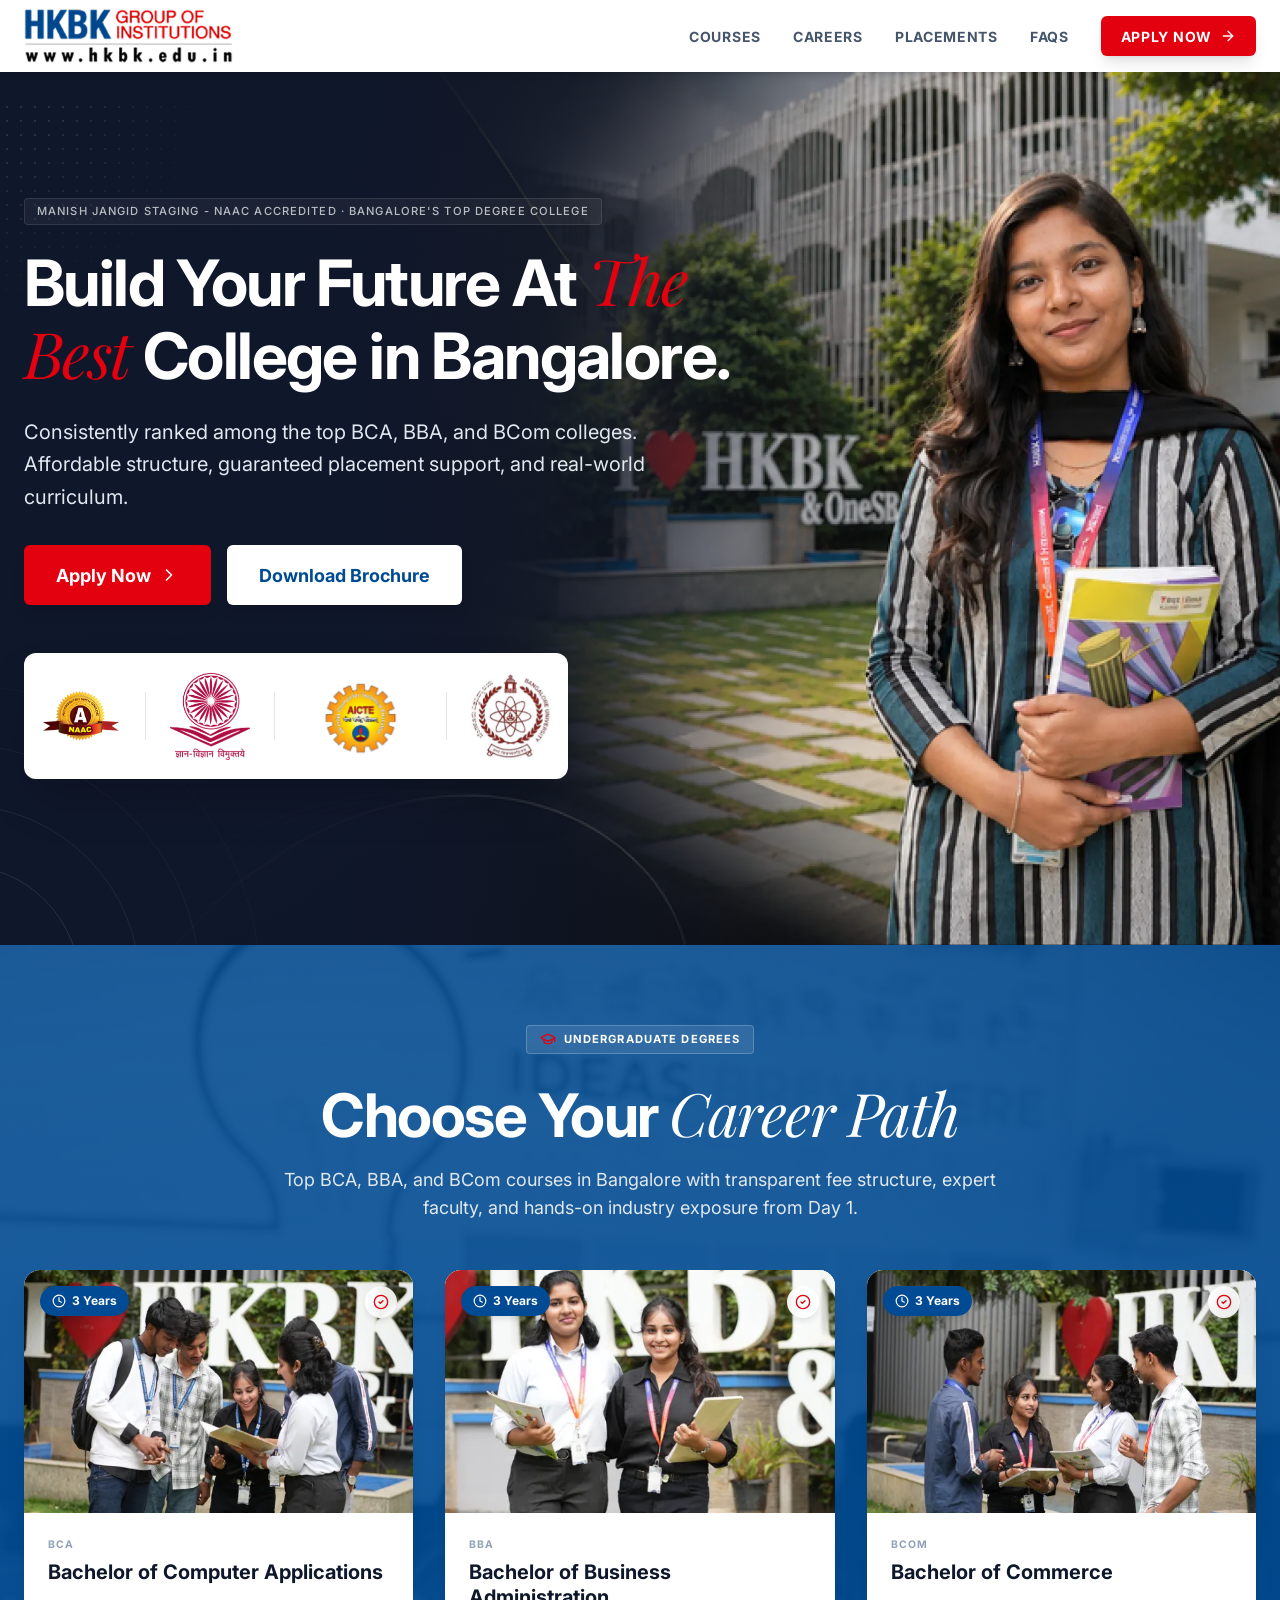
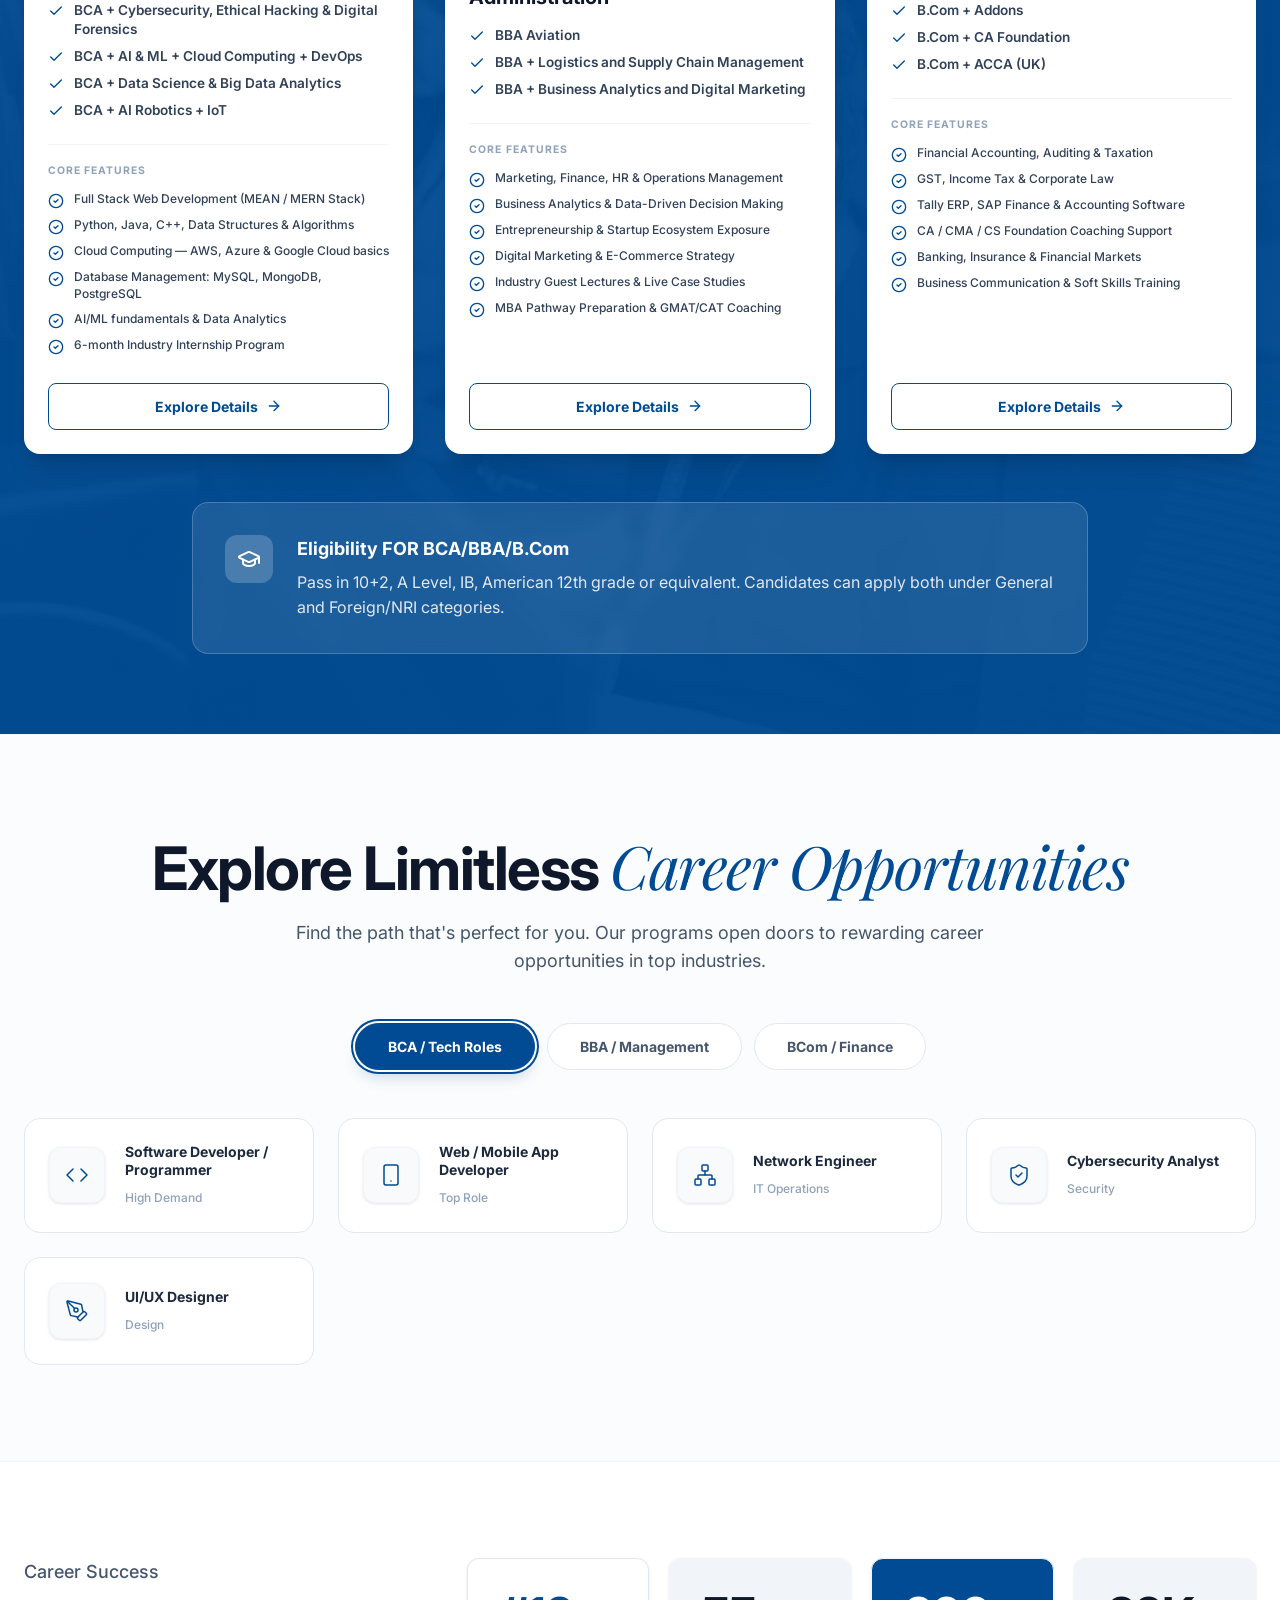
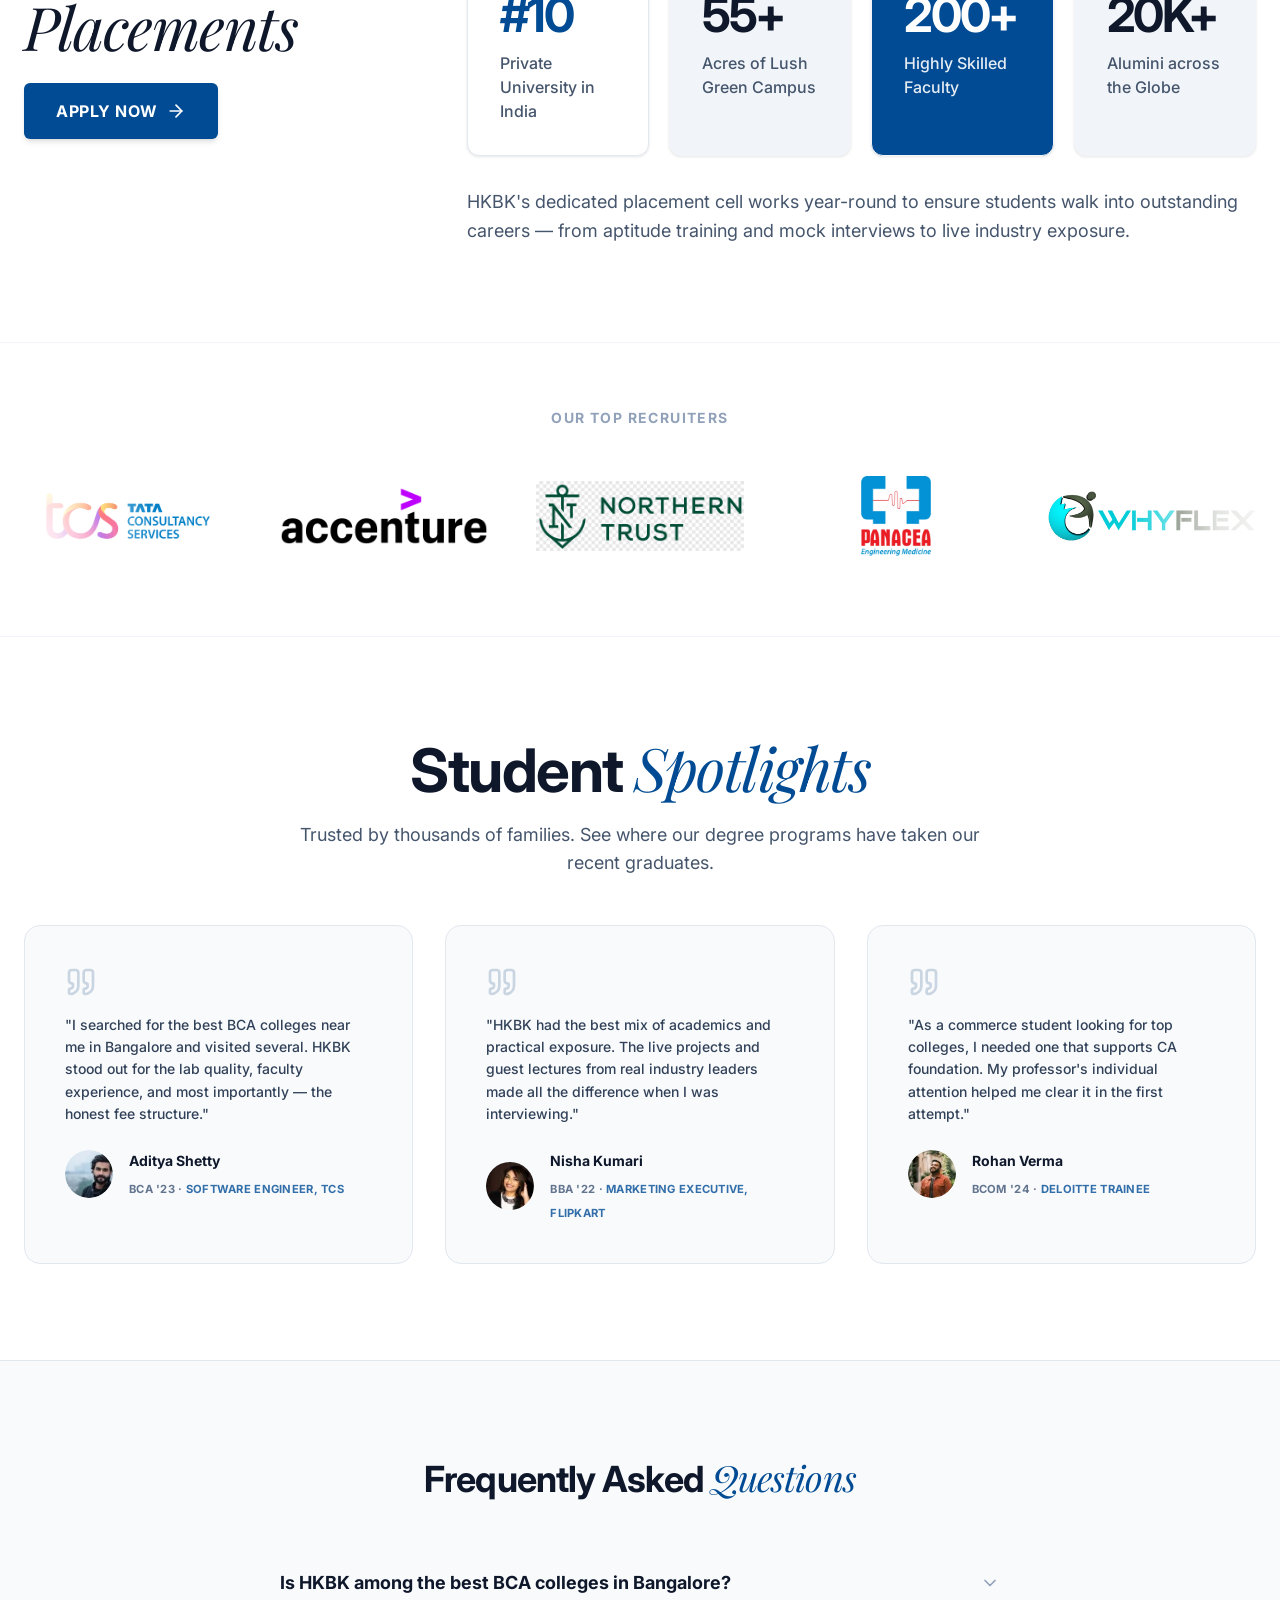
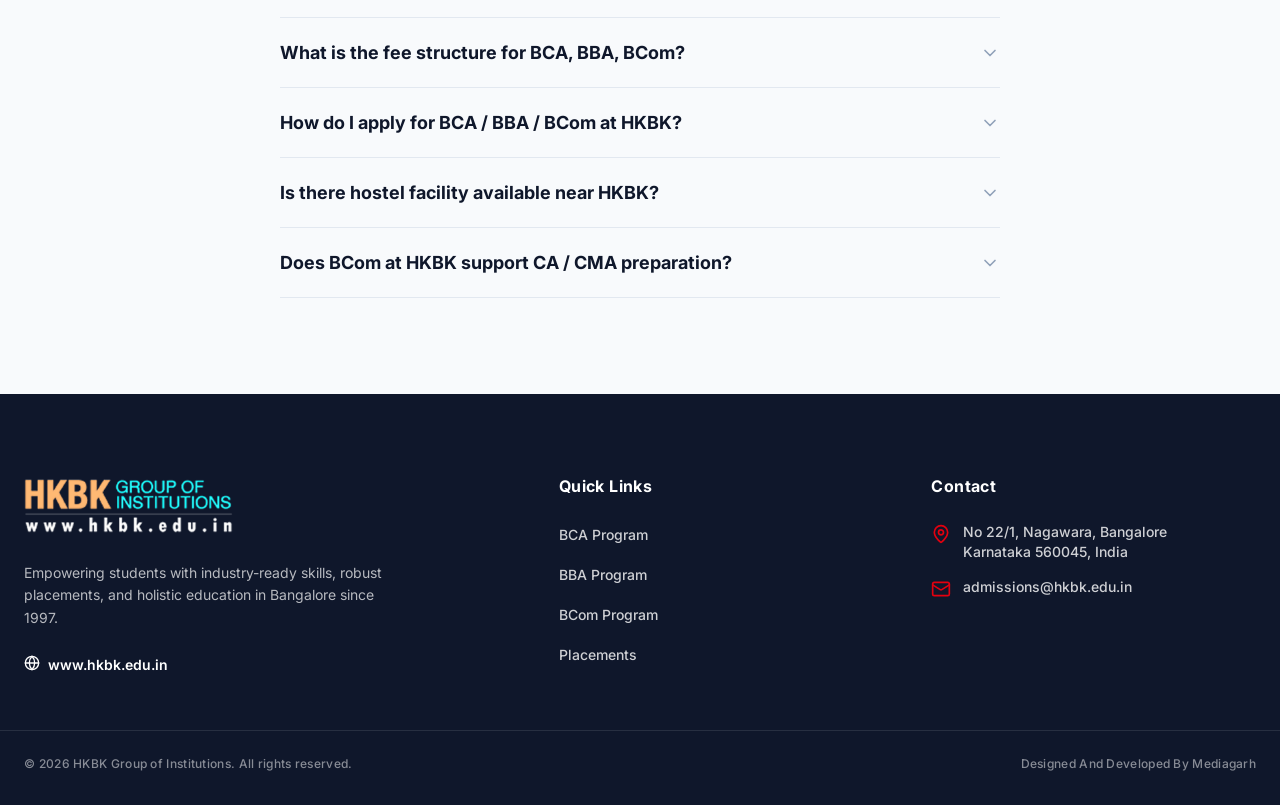
==== index.html @ ab6e6ab3 "first commit" ====
<!doctype html>
<html lang="en">
  <head>
    <meta charset="UTF-8" />
    <meta name="viewport" content="width=device-width, initial-scale=1.0" />
    <title>HKBK Group of Institutions — Best College in Bangalore</title>
    <link rel="preconnect" href="https://fonts.googleapis.com" />
    <link rel="preconnect" href="https://fonts.gstatic.com" crossorigin />
    <link
      href="https://fonts.googleapis.com/css2?family=Inter:wght@400;500;600;700&family=Playfair+Display:ital@0;1&display=swap"
      rel="stylesheet"
    />
    <link rel="stylesheet" href="css/styles.css" />
  </head>
  <body>
    <!-- Navigation -->
    <header class="nav" id="nav">
      <div class="container nav__inner">
        <a href="#" class="nav__logo">
          <img src="assets/images/hkbk-logo-nav.png" alt="HKBK Group of Institutions" width="211" height="64" />
        </a>
        <nav class="nav__links" aria-label="Main navigation">
          <a href="#courses" class="nav__link">Courses</a>
          <a href="#careers" class="nav__link">Careers</a>
          <a href="#placements" class="nav__link">Placements</a>
          <a href="#faqs" class="nav__link">FAQs</a>
        </nav>
        <a href="#" class="btn btn--red btn--sm nav__cta">
          Apply Now
          <img src="assets/icons/arrow-right-nav.svg" alt="" width="16" height="16" />
        </a>
        <button class="nav__toggle" aria-label="Toggle menu" aria-expanded="false">
          <span></span><span></span><span></span>
        </button>
      </div>
    </header>

    <main>
      <!-- Hero -->
      <section class="hero">
        <div class="hero__bg-wrap" aria-hidden="true">
          <img class="hero__bg" src="assets/images/University Campus.webp" alt="" />
          <div class="hero__fade"></div>
        </div>
        <div class="hero__pattern hero__pattern--dots" aria-hidden="true"></div>
        <div class="hero__pattern hero__pattern--arcs" aria-hidden="true">
          <svg viewBox="0 0 320 320" fill="none" xmlns="http://www.w3.org/2000/svg">
            <circle cx="0" cy="320" r="120" stroke="rgba(255,255,255,0.12)" stroke-width="1" />
            <circle cx="0" cy="320" r="180" stroke="rgba(255,255,255,0.08)" stroke-width="1" />
            <circle cx="0" cy="320" r="240" stroke="rgba(255,255,255,0.05)" stroke-width="1" />
            <circle cx="0" cy="320" r="300" stroke="rgba(255,255,255,0.03)" stroke-width="1" />
          </svg>
        </div>
        <div class="container hero__content">
          <span class="badge badge--glass"
            >Manish Jangid Staging - NAAC Accredited · Bangalore's Top Degree College</span
          >
          <h1 class="hero__title">
            <span class="hero__title-line">Build Your Future At <em class="accent">The</em></span>
            <span class="hero__title-line"><em class="accent">Best</em> College in Bangalore.</span>
          </h1>
          <p class="hero__desc">
            Consistently ranked among the top BCA, BBA, and BCom colleges.<br />
            Affordable structure, guaranteed placement support, and real-world<br />
            curriculum.
          </p>
          <div class="hero__actions">
            <a href="#" class="btn btn--red btn--lg">
              Apply Now
              <img src="assets/icons/arrow-right-white.svg" alt="" width="20" height="20" />
            </a>
            <a href="#" class="btn btn--white btn--lg">Download Brochure</a>
          </div>
          <div class="hero__accreditations">
            <img src="assets/images/naac.png" alt="NAAC Accredited" width="80" height="80" />
            <span class="divider"></span>
            <img src="assets/images/ugc.png" alt="UGC Approved" width="80" height="80" />
            <span class="divider"></span>
            <img src="assets/images/aicte.png" alt="AICTE Approved" width="123" height="88" />
            <span class="divider"></span>
            <img src="assets/images/vtu.png" alt="VTU Affiliated" width="80" height="80" />
          </div>
        </div>
      </section>

      <!-- Courses -->
      <section class="courses" id="courses">
        <img class="courses__bg" src="assets/images/students-learning.png" alt="" />
        <div class="courses__overlay"></div>
        <div class="container courses__inner">
          <span class="badge badge--glass badge--center">
            <img src="assets/icons/graduation-cap.svg" alt="" width="16" height="16" />
            Undergraduate Degrees
          </span>
          <h2 class="section-title section-title--white">
            Choose Your <em class="accent accent--white">Career Path</em>
          </h2>
          <p class="section-desc section-desc--white">
            Top BCA, BBA, and BCom courses in Bangalore with transparent fee structure, expert faculty, and hands-on
            industry exposure from Day 1.
          </p>

          <div class="course-cards">
            <!-- BCA Card -->
            <article class="course-card">
              <div class="course-card__image course-card__image--bca">
                <img src="assets/images/BCA.webp" alt="BCA students" />
                <span class="course-card__duration">
                  <img src="assets/icons/clock.svg" alt="" width="14" height="14" />
                  3 Years
                </span>
                <a href="#" class="course-card__link" aria-label="Open BCA details">
                  <img src="assets/icons/external-link.svg" alt="" width="16" height="16" />
                </a>
              </div>
              <div class="course-card__body">
                <span class="course-card__label">BCA</span>
                <h3 class="course-card__title">Bachelor of Computer Applications</h3>
                <ul class="course-card__specializations">
                  <li>
                    <img src="assets/icons/check-blue.svg" alt="" /> BCA + Cybersecurity, Ethical Hacking &amp; Digital
                    Forensics
                  </li>
                  <li><img src="assets/icons/check-blue.svg" alt="" /> BCA + AI &amp; ML + Cloud Computing + DevOps</li>
                  <li><img src="assets/icons/check-blue.svg" alt="" /> BCA + Data Science &amp; Big Data Analytics</li>
                  <li><img src="assets/icons/check-blue.svg" alt="" /> BCA + AI Robotics + IoT</li>
                </ul>
                <div class="course-card__features">
                  <span class="course-card__features-label">Core features</span>
                  <ul>
                    <li>
                      <img src="assets/icons/check-gray.svg" alt="" /> Full Stack Web Development (MEAN / MERN Stack)
                    </li>
                    <li>
                      <img src="assets/icons/check-gray.svg" alt="" /> Python, Java, C++, Data Structures &amp;
                      Algorithms
                    </li>
                    <li>
                      <img src="assets/icons/check-gray.svg" alt="" /> Cloud Computing — AWS, Azure &amp; Google Cloud
                      basics
                    </li>
                    <li>
                      <img src="assets/icons/check-gray.svg" alt="" /> Database Management: MySQL, MongoDB, PostgreSQL
                    </li>
                    <li><img src="assets/icons/check-gray.svg" alt="" /> AI/ML fundamentals &amp; Data Analytics</li>
                    <li><img src="assets/icons/check-gray.svg" alt="" /> 6-month Industry Internship Program</li>
                  </ul>
                </div>
                <a href="#" class="btn btn--outline btn--full">
                  Explore Details
                  <img src="assets/icons/arrow-right-blue.svg" alt="" width="16" height="16" />
                </a>
              </div>
            </article>

            <!-- BBA Card -->
            <article class="course-card">
              <div class="course-card__image course-card__image--bba">
                <img src="assets/images/BBA.webp" alt="BBA students" />
                <span class="course-card__duration">
                  <img src="assets/icons/clock.svg" alt="" width="14" height="14" />
                  3 Years
                </span>
                <a href="#" class="course-card__link" aria-label="Open BBA details">
                  <img src="assets/icons/external-link.svg" alt="" width="16" height="16" />
                </a>
              </div>
              <div class="course-card__body">
                <span class="course-card__label">BBA</span>
                <h3 class="course-card__title">Bachelor of Business Administration</h3>
                <ul class="course-card__specializations">
                  <li><img src="assets/icons/check-blue.svg" alt="" /> BBA Aviation</li>
                  <li><img src="assets/icons/check-blue.svg" alt="" /> BBA + Logistics and Supply Chain Management</li>
                  <li>
                    <img src="assets/icons/check-blue.svg" alt="" /> BBA + Business Analytics and Digital Marketing
                  </li>
                </ul>
                <div class="course-card__features">
                  <span class="course-card__features-label">Core features</span>
                  <ul>
                    <li>
                      <img src="assets/icons/check-gray.svg" alt="" /> Marketing, Finance, HR &amp; Operations
                      Management
                    </li>
                    <li>
                      <img src="assets/icons/check-gray.svg" alt="" /> Business Analytics &amp; Data-Driven Decision
                      Making
                    </li>
                    <li>
                      <img src="assets/icons/check-gray.svg" alt="" /> Entrepreneurship &amp; Startup Ecosystem Exposure
                    </li>
                    <li>
                      <img src="assets/icons/check-gray.svg" alt="" /> Digital Marketing &amp; E-Commerce Strategy
                    </li>
                    <li>
                      <img src="assets/icons/check-gray.svg" alt="" /> Industry Guest Lectures &amp; Live Case Studies
                    </li>
                    <li>
                      <img src="assets/icons/check-gray.svg" alt="" /> MBA Pathway Preparation &amp; GMAT/CAT Coaching
                    </li>
                  </ul>
                </div>
                <a href="#" class="btn btn--outline btn--full">
                  Explore Details
                  <img src="assets/icons/arrow-right-blue.svg" alt="" width="16" height="16" />
                </a>
              </div>
            </article>

            <!-- BCom Card -->
            <article class="course-card">
              <div class="course-card__image course-card__image--bcom">
                <img src="assets/images/BCom.webp" alt="BCom students" />
                <span class="course-card__duration">
                  <img src="assets/icons/clock.svg" alt="" width="14" height="14" />
                  3 Years
                </span>
                <a href="#" class="course-card__link" aria-label="Open BCom details">
                  <img src="assets/icons/external-link.svg" alt="" width="16" height="16" />
                </a>
              </div>
              <div class="course-card__body">
                <span class="course-card__label">BCom</span>
                <h3 class="course-card__title">Bachelor of Commerce</h3>
                <ul class="course-card__specializations">
                  <li><img src="assets/icons/check-blue.svg" alt="" /> B.Com + Addons</li>
                  <li><img src="assets/icons/check-blue.svg" alt="" /> B.Com + CA Foundation</li>
                  <li><img src="assets/icons/check-blue.svg" alt="" /> B.Com + ACCA (UK)</li>
                </ul>
                <div class="course-card__features">
                  <span class="course-card__features-label">Core features</span>
                  <ul>
                    <li>
                      <img src="assets/icons/check-gray.svg" alt="" /> Financial Accounting, Auditing &amp; Taxation
                    </li>
                    <li><img src="assets/icons/check-gray.svg" alt="" /> GST, Income Tax &amp; Corporate Law</li>
                    <li>
                      <img src="assets/icons/check-gray.svg" alt="" /> Tally ERP, SAP Finance &amp; Accounting Software
                    </li>
                    <li><img src="assets/icons/check-gray.svg" alt="" /> CA / CMA / CS Foundation Coaching Support</li>
                    <li><img src="assets/icons/check-gray.svg" alt="" /> Banking, Insurance &amp; Financial Markets</li>
                    <li>
                      <img src="assets/icons/check-gray.svg" alt="" /> Business Communication &amp; Soft Skills Training
                    </li>
                  </ul>
                </div>
                <a href="#" class="btn btn--outline btn--full">
                  Explore Details
                  <img src="assets/icons/arrow-right-blue.svg" alt="" width="16" height="16" />
                </a>
              </div>
            </article>
          </div>

          <div class="eligibility">
            <div class="eligibility__icon">
              <img src="assets/icons/eligibility.svg" alt="" width="24" height="24" />
            </div>
            <div class="eligibility__text">
              <h4>Eligibility FOR BCA/BBA/B.Com</h4>
              <p>
                Pass in 10+2, A Level, IB, American 12th grade or equivalent. Candidates can apply both under General
                and Foreign/NRI categories.
              </p>
            </div>
          </div>
        </div>
      </section>

      <!-- Career Opportunities -->
      <section class="careers" id="careers">
        <div class="container">
          <h2 class="section-title">Explore Limitless <em class="accent accent--blue">Career Opportunities</em></h2>
          <p class="section-desc">
            Find the path that's perfect for you. Our programs open doors to rewarding career opportunities in top
            industries.
          </p>

          <div class="career-tabs" role="tablist">
            <button class="career-tab active" role="tab" aria-selected="true" data-tab="bca">BCA / Tech Roles</button>
            <button class="career-tab" role="tab" aria-selected="false" data-tab="bba">BBA / Management</button>
            <button class="career-tab" role="tab" aria-selected="false" data-tab="bcom">BCom / Finance</button>
          </div>

          <div class="career-grid" id="career-grid" role="tabpanel"></div>
        </div>
      </section>

      <!-- Placements -->
      <section class="placements" id="placements">
        <div class="container placements__inner">
          <div class="placements__left">
            <p class="placements__eyebrow">Career Success</p>
            <h2 class="placements__title">Placements</h2>
            <a href="#" class="btn btn--blue btn--md">
              APPLY NOW
              <img src="assets/icons/arrow-right-white-sm.svg" alt="" width="20" height="20" />
            </a>
          </div>
          <div class="placements__stats">
            <div class="stat-card stat-card--highlight">
              <span class="stat-card__number">#10</span>
              <span class="stat-card__label">Private University in India</span>
            </div>
            <div class="stat-card">
              <span class="stat-card__number">55+</span>
              <span class="stat-card__label">Acres of Lush Green Campus</span>
            </div>
            <div class="stat-card stat-card--blue">
              <span class="stat-card__number">200+</span>
              <span class="stat-card__label">Highly Skilled Faculty</span>
            </div>
            <div class="stat-card">
              <span class="stat-card__number">20K+</span>
              <span class="stat-card__label">Alumini across the Globe</span>
            </div>
          </div>
          <p class="placements__desc">
            HKBK's dedicated placement cell works year-round to ensure students walk into outstanding careers — from
            aptitude training and mock interviews to live industry exposure.
          </p>
        </div>
      </section>

      <!-- Recruiters -->
      <section class="recruiters">
        <div class="container">
          <h3 class="recruiters__title">Our Top Recruiters</h3>
        </div>
        <div class="recruiters__carousel" aria-label="Recruiter logos carousel">
          <div class="recruiters__fade recruiters__fade--left" aria-hidden="true"></div>
          <div class="recruiters__fade recruiters__fade--right" aria-hidden="true"></div>
          <div class="recruiters__viewport">
            <div class="recruiters__track">
              <div class="recruiters__logo"><img src="assets/images/tcs.png" alt="TCS" /></div>
              <div class="recruiters__logo"><img src="assets/images/accenture.png" alt="Accenture" /></div>
              <div class="recruiters__logo"><img src="assets/images/northern-trust.png" alt="Northern Trust" /></div>
              <div class="recruiters__logo"><img src="assets/images/panacea-medical.png" alt="Panacea Medical" /></div>
              <div class="recruiters__logo"><img src="assets/images/whyflex.png" alt="Whyflex" /></div>
              <div class="recruiters__logo"><img src="assets/images/intellipaat.png" alt="Intellipaat" /></div>
              <div class="recruiters__logo" aria-hidden="true"><img src="assets/images/tcs.png" alt="" /></div>
              <div class="recruiters__logo" aria-hidden="true"><img src="assets/images/accenture.png" alt="" /></div>
              <div class="recruiters__logo" aria-hidden="true">
                <img src="assets/images/northern-trust.png" alt="" />
              </div>
              <div class="recruiters__logo" aria-hidden="true">
                <img src="assets/images/panacea-medical.png" alt="" />
              </div>
              <div class="recruiters__logo" aria-hidden="true"><img src="assets/images/whyflex.png" alt="" /></div>
              <div class="recruiters__logo" aria-hidden="true"><img src="assets/images/intellipaat.png" alt="" /></div>
            </div>
          </div>
        </div>
      </section>

      <!-- Testimonials -->
      <section class="testimonials">
        <div class="container">
          <h2 class="section-title">Student <em class="accent accent--blue">Spotlights</em></h2>
          <p class="section-desc">
            Trusted by thousands of families. See where our degree programs have taken our recent graduates.
          </p>
          <div class="testimonial-cards">
            <article class="testimonial-card">
              <img class="testimonial-card__quote" src="assets/icons/quote.svg" alt="" width="32" height="32" />
              <blockquote>
                "I searched for the best BCA colleges near me in Bangalore and visited several. HKBK stood out for the
                lab quality, faculty experience, and most importantly — the honest fee structure."
              </blockquote>
              <div class="testimonial-card__author">
                <img src="assets/images/Aditya Shetty.webp" alt="Aditya Shetty" width="48" height="48" />
                <div>
                  <strong>Aditya Shetty</strong>
                  <span class="testimonial-card__meta">BCA '23 · <em>Software Engineer, TCS</em></span>
                </div>
              </div>
            </article>
            <article class="testimonial-card">
              <img class="testimonial-card__quote" src="assets/icons/quote.svg" alt="" width="32" height="32" />
              <blockquote>
                "HKBK had the best mix of academics and practical exposure. The live projects and guest lectures from
                real industry leaders made all the difference when I was interviewing."
              </blockquote>
              <div class="testimonial-card__author">
                <img src="assets/images/Nisha Kumari.webp" alt="Nisha Kumari" width="48" height="48" />
                <div>
                  <strong>Nisha Kumari</strong>
                  <span class="testimonial-card__meta">BBA '22 · <em>Marketing Executive, Flipkart</em></span>
                </div>
              </div>
            </article>
            <article class="testimonial-card">
              <img class="testimonial-card__quote" src="assets/icons/quote.svg" alt="" width="32" height="32" />
              <blockquote>
                "As a commerce student looking for top colleges, I needed one that supports CA foundation. My
                professor's individual attention helped me clear it in the first attempt."
              </blockquote>
              <div class="testimonial-card__author">
                <img src="assets/images/Rohan Verma.webp" alt="Rohan Verma" width="48" height="48" />
                <div>
                  <strong>Rohan Verma</strong>
                  <span class="testimonial-card__meta">BCom '24 · <em>Deloitte Trainee</em></span>
                </div>
              </div>
            </article>
          </div>
        </div>
      </section>

      <!-- FAQs -->
      <section class="faqs" id="faqs">
        <div class="container">
          <h2 class="section-title section-title--sm">
            Frequently Asked <em class="accent accent--blue">Questions</em>
          </h2>
          <div class="faq-list">
            <div class="faq-item">
              <button class="faq-item__question" aria-expanded="false">
                Is HKBK among the best BCA colleges in Bangalore?
                <img src="assets/icons/plus.svg" alt="" width="20" height="20" class="faq-item__icon" />
              </button>
              <div class="faq-item__answer">
                <p>
                  Yes, HKBK is consistently ranked among the top BCA colleges in Bangalore, offering industry-aligned
                  curriculum, modern labs, and strong placement support.
                </p>
              </div>
            </div>
            <div class="faq-item">
              <button class="faq-item__question" aria-expanded="false">
                What is the fee structure for BCA, BBA, BCom?
                <img src="assets/icons/plus.svg" alt="" width="20" height="20" class="faq-item__icon" />
              </button>
              <div class="faq-item__answer">
                <p>
                  HKBK offers transparent and affordable fee structures for all undergraduate programs. Contact our
                  admissions team for the latest fee details and scholarship options.
                </p>
              </div>
            </div>
            <div class="faq-item">
              <button class="faq-item__question" aria-expanded="false">
                How do I apply for BCA / BBA / BCom at HKBK?
                <img src="assets/icons/plus.svg" alt="" width="20" height="20" class="faq-item__icon" />
              </button>
              <div class="faq-item__answer">
                <p>
                  You can apply online through our website or visit the campus. Submit your 10+2 marksheet and required
                  documents. Our admissions team will guide you through the process.
                </p>
              </div>
            </div>
            <div class="faq-item">
              <button class="faq-item__question" aria-expanded="false">
                Is there hostel facility available near HKBK?
                <img src="assets/icons/plus.svg" alt="" width="20" height="20" class="faq-item__icon" />
              </button>
              <div class="faq-item__answer">
                <p>
                  Yes, HKBK provides hostel facilities with safe, comfortable accommodation for both male and female
                  students near the campus.
                </p>
              </div>
            </div>
            <div class="faq-item">
              <button class="faq-item__question" aria-expanded="false">
                Does BCom at HKBK support CA / CMA preparation?
                <img src="assets/icons/plus.svg" alt="" width="20" height="20" class="faq-item__icon" />
              </button>
              <div class="faq-item__answer">
                <p>
                  Absolutely. Our BCom program includes dedicated CA/CMA foundation coaching support with experienced
                  faculty and structured preparation modules.
                </p>
              </div>
            </div>
          </div>
        </div>
      </section>
    </main>

    <!-- Footer -->
    <footer class="footer">
      <div class="container footer__inner">
        <div class="footer__brand">
          <img src="assets/images/hkbk-logo.png" alt="HKBK Group of Institutions" width="211" height="64" />
          <p>
            Empowering students with industry-ready skills, robust placements, and holistic education in Bangalore since
            1997.
          </p>
          <a href="#" class="footer__website">
            <img src="assets/icons/SVG (18).svg" alt="" width="16" height="16" class="footer__website-icon" />
            www.hkbk.edu.in
          </a>
        </div>
        <div class="footer__links">
          <h4>Quick Links</h4>
          <ul>
            <li><a href="#">BCA Program</a></li>
            <li><a href="#">BBA Program</a></li>
            <li><a href="#">BCom Program</a></li>
            <li><a href="#placements">Placements</a></li>
          </ul>
        </div>
        <div class="footer__contact">
          <h4>Contact</h4>
          <ul>
            <li>
              <img src="assets/icons/map-pin.svg" alt="" width="20" height="20" />
              No 22/1, Nagawara, Bangalore<br />Karnataka 560045, India
            </li>
            <li>
              <img src="assets/icons/mail.svg" alt="" width="20" height="20" />
              <a href="mailto:admissions@hkbk.edu.in">admissions@hkbk.edu.in</a>
            </li>
          </ul>
        </div>
      </div>
      <div class="container footer__bottom">
        <p>© 2026 HKBK Group of Institutions. All rights reserved.</p>
        <p>Designed And Developed By Mediagarh</p>
      </div>
    </footer>

    <script src="js/main.js"></script>
  </body>
</html>
---- css/styles.css ----
/* ===== Variables ===== */
:root {
  --navy: #0f172b;
  --blue: #004b93;
  --red: #e3000f;
  --white: #ffffff;
  --slate-50: #f8fafc;
  --slate-100: #f1f5f9;
  --slate-200: #e2e8f0;
  --slate-400: #90a1b9;
  --slate-500: #62748e;
  --slate-600: #45556c;
  --slate-700: #314158;
  --slate-800: #1d293d;
  --container: 1280px;
  --font: 'Inter', system-ui, sans-serif;
  --font-display: 'Playfair Display', Georgia, serif;
}

/* ===== Reset ===== */
*, *::before, *::after { box-sizing: border-box; margin: 0; padding: 0; }
html { scroll-behavior: smooth; }
body {
  font-family: var(--font);
  color: var(--navy);
  background: var(--white);
  line-height: 1.5;
  -webkit-font-smoothing: antialiased;
}
img { display: block; max-width: 100%; height: auto; }
a { text-decoration: none; color: inherit; }
ul { list-style: none; }
button { font-family: inherit; cursor: pointer; border: none; background: none; }

.container {
  max-width: var(--container);
  margin: 0 auto;
  padding: 0 24px;
}

/* ===== Typography ===== */
.accent {
  font-family: var(--font-display);
  font-style: italic;
  color: var(--red);
  font-weight: 400;
}
.accent--blue { color: var(--blue); }
.accent--white { color: var(--white); }

.section-title {
  font-family: var(--font);
  font-size: 60px;
  font-weight: 700;
  letter-spacing: -1.5px;
  line-height: 1.15;
  text-align: center;
  margin-bottom: 16px;
  color: var(--navy);
}
.section-title em.accent {
  font-size: inherit;
  letter-spacing: inherit;
  line-height: inherit;
}
.section-title--white { color: var(--white); }
.section-title--sm { font-size: 36px; letter-spacing: -0.9px; }

.section-desc {
  font-size: 18px;
  color: var(--slate-600);
  text-align: center;
  max-width: 725px;
  margin: 0 auto 48px;
  line-height: 1.55;
}
.section-desc--white { color: var(--slate-200); }

/* ===== Buttons ===== */
.btn {
  display: inline-flex;
  align-items: center;
  justify-content: center;
  gap: 8px;
  font-weight: 700;
  border-radius: 6px;
  transition: transform 0.2s, box-shadow 0.2s, background 0.2s;
  white-space: nowrap;
}
.btn:hover { transform: translateY(-1px); }

.btn--red {
  background: var(--red);
  color: var(--white);
  box-shadow: 0 10px 15px -3px rgba(0,0,0,0.1), 0 4px 6px -4px rgba(0,0,0,0.1);
}
.btn--red:hover { background: #c8000d; }

.btn--white {
  background: var(--white);
  color: var(--blue);
  box-shadow: 0 10px 15px -3px rgba(0,0,0,0.1), 0 4px 6px -4px rgba(0,0,0,0.1);
}

.btn--blue {
  background: var(--blue);
  color: var(--white);
  box-shadow: 0 4px 6px -1px rgba(0,0,0,0.1), 0 2px 4px -2px rgba(0,0,0,0.1);
}

.btn--outline {
  background: var(--white);
  color: var(--blue);
  border: 1px solid var(--blue);
  border-radius: 8px;
  font-size: 14px;
  padding: 12px 24px;
  width: 100%;
}
.btn--outline:hover { background: var(--slate-50); }

.btn--lg { font-size: 18px; padding: 16px 32px; height: 60px; }
.btn--md { font-size: 16px; padding: 16px 32px; height: 56px; letter-spacing: 0.5px; }
.btn--sm { font-size: 14px; padding: 10px 20px; height: 40px; letter-spacing: 0.7px; text-transform: uppercase; }
.btn--full { width: 100%; }

/* ===== Badge ===== */
.badge {
  display: inline-flex;
  align-items: center;
  gap: 8px;
  padding: 5px 13px;
  font-size: 11.2px;
  font-weight: 500;
  letter-spacing: 1.12px;
  text-transform: uppercase;
  border-radius: 4px;
}
.badge--glass {
  background: rgba(255,255,255,0.05);
  border: 1px solid rgba(255,255,255,0.1);
  backdrop-filter: blur(4px);
  color: rgba(255,255,255,0.7);
}
.badge--center {
  display: flex;
  width: fit-content;
  margin: 0 auto 24px;
  background: rgba(255,255,255,0.1);
  border: 1px solid rgba(255,255,255,0.2);
  color: var(--white);
  font-weight: 700;
}

/* ===== Navigation ===== */
.nav {
  position: fixed;
  top: 0;
  left: 0;
  right: 0;
  z-index: 100;
  background: var(--white);
  box-shadow: 0 4px 6px -1px rgba(0,0,0,0.1), 0 2px 4px -2px rgba(0,0,0,0.1);
  height: 72px;
}
.nav__inner {
  display: flex;
  align-items: center;
  height: 72px;
  gap: 32px;
}
.nav__logo img { height: 64px; width: auto; }
.nav__links {
  display: flex;
  gap: 32px;
  margin-left: auto;
}
.nav__link {
  font-size: 14px;
  font-weight: 700;
  color: var(--slate-600);
  text-transform: uppercase;
  letter-spacing: 0.7px;
  transition: color 0.2s;
}
.nav__link:hover { color: var(--blue); }
.nav__toggle { display: none; flex-direction: column; gap: 5px; padding: 8px; }
.nav__toggle span { display: block; width: 24px; height: 2px; background: var(--navy); transition: 0.3s; }

/* ===== Hero ===== */
.hero {
  position: relative;
  height: 945px;
  background: var(--navy);
  padding-top: 72px;
  overflow: hidden;
}

.hero__bg-wrap {
  position: absolute;
  inset: 0;
  overflow: hidden;
  pointer-events: none;
}

.hero__bg {
  position: absolute;
  top: 0;
  /* left: -26.3%; */
  width: 100%;
  height: 100%;
  max-width: none;
  object-fit: cover;
  object-position: center center;
}

.hero__fade {
  position: absolute;
  inset: 0;
  background: linear-gradient(
    to right,
    var(--navy) 0%,
    rgba(15, 23, 43, 0.95) 30%,
    rgba(15, 23, 43, 0.55) 48%,
    rgba(15, 23, 43, 0.15) 62%,
    transparent 75%
  );
  z-index: 1;
}

.hero__pattern {
  position: absolute;
  pointer-events: none;
  z-index: 2;
}

.hero__pattern--dots {
  top: 100px;
  left: 0;
  width: 220px;
  height: 220px;
  background-image: radial-gradient(circle, rgba(255, 255, 255, 0.1) 1.2px, transparent 1.2px);
  background-size: 14px 14px;
  mask-image: radial-gradient(ellipse at top left, black 20%, transparent 70%);
}

.hero__pattern--arcs {
  bottom: -40px;
  left: -40px;
  width: 320px;
  height: 320px;
  opacity: 0.9;
}

.hero__content {
  position: relative;
  z-index: 3;
  height: calc(945px - 72px);
  display: flex;
  flex-direction: column;
  justify-content: center;
  padding-bottom: 40px;
}

.hero .badge--glass {
  width: fit-content;
  margin-bottom: 20px;
  font-size: 11.2px;
  letter-spacing: 1.12px;
  text-transform: uppercase;
  padding: 5px 12px;
  height: 27px;
  line-height: 16.8px;
}

.hero__title {
  font-size: 64px;
  font-weight: 700;
  color: var(--white);
  letter-spacing: -1.6px;
  max-width: 768px;
  margin-bottom: 24px;
}

.hero__title-line {
  display: block;
  line-height: 70.4px;
}

.hero__title-line .accent {
  font-size: 64px;
  line-height: 70.4px;
}

.hero__desc {
  font-size: 20px;
  color: var(--slate-200);
  line-height: 32.5px;
  max-width: 642px;
  margin-bottom: 32px;
}

.hero__actions {
  display: flex;
  gap: 16px;
  flex-wrap: wrap;
  margin-bottom: 48px;
}

.hero__accreditations {
  display: flex;
  align-items: center;
  gap: 0;
  background: var(--white);
  border: 1px solid rgba(255, 255, 255, 0.2);
  border-radius: 12px;
  padding: 16px;
  width: fit-content;
  box-shadow: 0 25px 50px -12px rgba(0, 0, 0, 0.25);
}

.hero__accreditations img {
  mix-blend-mode: multiply;
  flex-shrink: 0;
}

.hero__accreditations .divider {
  width: 1px;
  height: 48px;
  background: var(--slate-200);
  flex-shrink: 0;
  margin: 0 24px;
}

/* ===== Courses ===== */
.courses {
  position: relative;
  background: var(--blue);
  padding: 80px 0;
  overflow: hidden;
}
.courses__bg {
  position: absolute;
  inset: 0;
  width: 100%;
  height: 100%;
  object-fit: cover;
  opacity: 0.15;
  filter: saturate(0);
}
.courses__overlay {
  position: absolute;
  inset: 0;
  background: linear-gradient(to top, var(--blue) 0%, rgba(0,75,147,0.8) 50%, rgba(0,75,147,0) 100%);
  opacity: 0.8;
}
.courses__inner { position: relative; z-index: 2; }

.course-cards {
  display: grid;
  grid-template-columns: repeat(3, 1fr);
  gap: 32px;
  margin-bottom: 48px;
}

.course-card {
  background: var(--white);
  border-radius: 16px;
  overflow: hidden;
  box-shadow: 0 20px 25px -5px rgba(0,0,0,0.1), 0 8px 10px -6px rgba(0,0,0,0.1);
  display: flex;
  flex-direction: column;
}
.course-card__image {
  position: relative;
  height: 243px;
  background: var(--slate-100);
  overflow: hidden;
}
.course-card__image > img {
  position: absolute;
  left: 0;
  width: 100%;
  max-width: none;
  height: auto;
  pointer-events: none;
}
.course-card__image--bca > img {
  height: 106.63%;
  top: -1.99%;
}
/* .course-card__image--bba > img {
  height: 240.16%;
  top: -49.06%;
} */
.course-card__image--bcom > img {
  height: 106.63%;
  top: -0.99%;
}
.course-card__duration {
  position: absolute;
  top: 16px;
  left: 16px;
  display: flex;
  align-items: center;
  gap: 6px;
  background: var(--blue);
  color: var(--white);
  font-size: 12px;
  font-weight: 700;
  padding: 6px 12px;
  border-radius: 999px;
  box-shadow: 0 4px 6px -1px rgba(0,0,0,0.1);
}
.course-card__link {
  position: absolute;
  top: 16px;
  right: 16px;
  width: 32px;
  height: 32px;
  background: rgba(255,255,255,0.9);
  backdrop-filter: blur(4px);
  border-radius: 50%;
  display: flex;
  align-items: center;
  justify-content: center;
  box-shadow: 0 4px 6px -1px rgba(0,0,0,0.1);
}
.course-card__body {
  padding: 24px;
  flex: 1;
  display: flex;
  flex-direction: column;
}
.course-card__label {
  font-size: 10.4px;
  font-weight: 700;
  color: var(--slate-400);
  text-transform: uppercase;
  letter-spacing: 1.04px;
  margin-bottom: 8px;
}
.course-card__title {
  font-size: 20px;
  font-weight: 700;
  color: var(--navy);
  line-height: 1.25;
  margin-bottom: 16px;
}
.course-card__specializations li,
.course-card__features li {
  display: flex;
  align-items: flex-start;
  gap: 10px;
  font-size: 13.6px;
  font-weight: 600;
  color: var(--slate-700);
  margin-bottom: 8px;
  line-height: 1.4;
}
.course-card__specializations img,
.course-card__features img { flex-shrink: 0; margin-top: 2px; width: 16px; height: 16px; }
.course-card__features {
  border-top: 1px solid var(--slate-100);
  padding-top: 18px;
  margin-top: 16px;
  margin-bottom: 20px;
  flex: 1;
}
.course-card__features-label {
  font-size: 10.4px;
  font-weight: 700;
  color: var(--slate-400);
  text-transform: uppercase;
  letter-spacing: 1.04px;
  display: block;
  margin-bottom: 12px;
}
.course-card__features li {
  font-size: 12px;
  font-weight: 500;
}

.eligibility {
  display: flex;
  align-items: flex-start;
  gap: 24px;
  background: rgba(255,255,255,0.1);
  border: 1px solid rgba(255,255,255,0.2);
  backdrop-filter: blur(6px);
  border-radius: 16px;
  padding: 32px;
  max-width: 896px;
  margin: 0 auto;
}
.eligibility__icon {
  flex-shrink: 0;
  width: 48px;
  height: 48px;
  background: rgba(255,255,255,0.2);
  border-radius: 12px;
  display: flex;
  align-items: center;
  justify-content: center;
}
.eligibility__text h4 {
  font-size: 18px;
  font-weight: 700;
  color: var(--white);
  margin-bottom: 8px;
}
.eligibility__text p {
  font-size: 16px;
  color: var(--slate-200);
  line-height: 1.6;
}

/* ===== Careers ===== */
.careers {
  padding: 96px 0;
  background: rgba(248,250,252,0.5);
  border-top: 1px solid var(--slate-100);
}
.career-tabs {
  display: flex;
  justify-content: center;
  gap: 12px;
  margin-bottom: 48px;
  flex-wrap: wrap;
}
.career-tab {
  font-size: 14px;
  font-weight: 700;
  padding: 14px 32px;
  border-radius: 999px;
  border: 1px solid var(--slate-200);
  background: var(--white);
  color: var(--slate-600);
  transition: all 0.2s;
}
.career-tab:hover { border-color: var(--blue); color: var(--blue); }
.career-tab.active {
  background: var(--blue);
  color: var(--white);
  border-color: var(--blue);
  box-shadow: 0 0 0 2px var(--white), 0 0 0 4px var(--blue), 0 10px 15px -3px rgba(0,75,147,0.2);
}

.career-grid {
  display: grid;
  grid-template-columns: repeat(4, 1fr);
  gap: 24px;
}
.career-card {
  background: var(--white);
  border: 1px solid var(--slate-200);
  border-radius: 16px;
  padding: 24px;
  display: flex;
  align-items: center;
  gap: 20px;
  min-height: 108px;
}
.career-card__icon {
  flex-shrink: 0;
  width: 56px;
  height: 56px;
  background: var(--slate-50);
  border: 1px solid var(--slate-100);
  border-radius: 12px;
  display: flex;
  align-items: center;
  justify-content: center;
  box-shadow: 0 1px 3px rgba(0,0,0,0.1);
}
.career-card__icon img { width: 24px; height: 24px; }
.career-card__title {
  font-size: 14px;
  font-weight: 700;
  color: var(--slate-800);
  line-height: 1.35;
  margin-bottom: 4px;
}
.career-card__tag {
  font-size: 12px;
  font-weight: 500;
  color: var(--slate-400);
}

/* ===== Placements ===== */
.placements {
  padding: 96px 0;
  border-top: 1px solid var(--slate-100);
  border-bottom: 1px solid var(--slate-100);
}
.placements__inner {
  display: grid;
  grid-template-columns: 1fr 2fr;
  grid-template-rows: auto auto;
  gap: 32px 48px;
  align-items: start;
}
.placements__eyebrow {
  font-size: 18px;
  font-weight: 500;
  color: var(--slate-600);
  margin-bottom: 8px;
}
.placements__title {
  font-family: var(--font-display);
  font-style: italic;
  font-size: 60px;
  font-weight: 400;
  letter-spacing: -1.5px;
  line-height: 1.1;
  margin-bottom: 24px;
}
.placements__stats {
  display: grid;
  grid-template-columns: repeat(4, 1fr);
  gap: 20px;
  grid-column: 2;
  grid-row: 1;
}
.stat-card {
  background: var(--white);
  border: 1px solid var(--slate-200);
  border-radius: 12px;
  padding: 32px;
  box-shadow: 0 1px 3px rgba(0,0,0,0.1);
}
.stat-card--highlight .stat-card__number { color: var(--blue); }
.stat-card--blue {
  background: var(--blue);
  border-color: var(--slate-100);
}
.stat-card--blue .stat-card__number { color: var(--white); }
.stat-card--blue .stat-card__label { color: rgba(255,255,255,0.9); }
.stat-card:nth-child(2),
.stat-card:nth-child(4) { background: var(--slate-100); border-color: var(--slate-100); }
.stat-card__number {
  display: block;
  font-size: 48px;
  font-weight: 700;
  letter-spacing: -2.4px;
  line-height: 1;
  margin-bottom: 12px;
  color: var(--navy);
}
.stat-card__label {
  font-size: 16px;
  font-weight: 500;
  color: var(--slate-600);
  line-height: 1.4;
}
.placements__desc {
  grid-column: 2;
  grid-row: 2;
  font-size: 18px;
  color: var(--slate-600);
  line-height: 1.6;
}

/* ===== Recruiters ===== */
.recruiters {
  padding: 64px 0 48px;
  border-bottom: 1px solid var(--slate-100);
  overflow: hidden;
  background: var(--white);
}
.recruiters__title {
  font-size: 14px;
  font-weight: 700;
  color: var(--slate-400);
  text-transform: uppercase;
  letter-spacing: 1.4px;
  text-align: center;
  margin-bottom: 32px;
}
.recruiters__carousel {
  --visible-logos: 5;
  position: relative;
  width: 100vw;
  margin-left: calc(50% - 50vw);
  overflow: hidden;
}
.recruiters__fade {
  position: absolute;
  top: 0;
  bottom: 0;
  width: clamp(80px, 12vw, 200px);
  z-index: 2;
  pointer-events: none;
}
.recruiters__fade--left {
  left: 0;
  background: linear-gradient(to right, var(--white) 0%, rgba(255, 255, 255, 0.85) 40%, transparent 100%);
}
.recruiters__fade--right {
  right: 0;
  background: linear-gradient(to left, var(--white) 0%, rgba(255, 255, 255, 0.85) 40%, transparent 100%);
}
.recruiters__viewport {
  overflow: hidden;
  width: 100%;
  padding: 16px 0 32px;
}
.recruiters__track {
  display: flex;
  align-items: center;
  width: max-content;
  animation: recruiters-marquee 30s linear infinite;
  will-change: transform;
}
.recruiters__carousel:hover .recruiters__track {
  animation-play-state: paused;
}
.recruiters__logo {
  flex: 0 0 calc(100vw / var(--visible-logos));
  width: calc(100vw / var(--visible-logos));
  height: 80px;
  display: flex;
  align-items: center;
  justify-content: center;
  padding: 0 24px;
  box-sizing: border-box;
}
.recruiters__logo img {
  max-height: 80px;
  max-width: 100%;
  width: auto;
  height: auto;
  object-fit: contain;
  mix-blend-mode: multiply;
}
@keyframes recruiters-marquee {
  0% { transform: translateX(0); }
  100% { transform: translateX(-50%); }
}

/* ===== Testimonials ===== */
.testimonials {
  padding: 96px 0;
}
.testimonial-cards {
  display: grid;
  grid-template-columns: repeat(3, 1fr);
  gap: 32px;
}
.testimonial-card {
  background: var(--slate-50);
  border: 1px solid var(--slate-200);
  border-radius: 16px;
  padding: 40px;
}
.testimonial-card__quote { margin-bottom: 16px; }
.testimonial-card blockquote {
  font-size: 14px;
  font-weight: 500;
  color: var(--slate-700);
  line-height: 1.6;
  margin-bottom: 24px;
}
.testimonial-card__author {
  display: flex;
  align-items: center;
  gap: 16px;
}
.testimonial-card__author img {
  width: 48px;
  height: 48px;
  border-radius: 50%;
  object-fit: cover;
  flex-shrink: 0;
}
.testimonial-card__author strong {
  display: block;
  font-size: 14px;
  color: var(--navy);
  margin-bottom: 4px;
}
.testimonial-card__meta {
  font-size: 11.2px;
  font-weight: 700;
  color: var(--slate-500);
  text-transform: uppercase;
  letter-spacing: 0.28px;
}
.testimonial-card__meta em {
  color: rgba(0,75,147,0.8);
  font-style: normal;
}

/* ===== FAQs ===== */
.faqs {
  padding: 96px 0;
  background: var(--slate-50);
  border-top: 1px solid var(--slate-200);
}
.faq-list {
  max-width: 720px;
  margin: 48px auto 0;
}
.faq-item {
  border-bottom: 1px solid var(--slate-200);
}
.faq-item__question {
  width: 100%;
  display: flex;
  align-items: center;
  justify-content: space-between;
  gap: 16px;
  padding: 24px 0;
  font-size: 18px;
  font-weight: 700;
  color: var(--navy);
  text-align: left;
}
.faq-item__icon {
  flex-shrink: 0;
  transition: transform 0.3s;
}
.faq-item.open .faq-item__icon { transform: rotate(45deg); }
.faq-item__answer {
  max-height: 0;
  overflow: hidden;
  transition: max-height 0.3s ease, padding 0.3s ease;
}
.faq-item.open .faq-item__answer {
  max-height: 200px;
  padding-bottom: 24px;
}
.faq-item__answer p {
  font-size: 16px;
  color: var(--slate-600);
  line-height: 1.6;
}

/* ===== Footer ===== */
.footer {
  background: var(--navy);
  color: var(--white);
  padding: 80px 0 0;
}
.footer__inner {
  display: grid;
  grid-template-columns: 1.5fr 1fr 1fr;
  gap: 48px;
  padding-bottom: 48px;
}
.footer__brand img { margin-bottom: 24px; height: 64px; width: auto; }
.footer__brand p {
  font-size: 14px;
  color: rgba(255,255,255,0.7);
  line-height: 1.6;
  margin-bottom: 24px;
  max-width: 364px;
}
.footer__website {
  display: inline-flex;
  align-items: center;
  gap: 8px;
  font-size: 14px;
  font-weight: 600;
  color: var(--white);
}
.footer__links h4,
.footer__contact h4 {
  font-size: 16px;
  font-weight: 700;
  letter-spacing: 0.4px;
  margin-bottom: 24px;
}
.footer__links ul li { margin-bottom: 16px; }
.footer__links a {
  font-size: 14px;
  font-weight: 500;
  color: rgba(255,255,255,0.8);
  transition: color 0.2s;
}
.footer__links a:hover { color: var(--white); }
.footer__contact ul li {
  display: flex;
  align-items: flex-start;
  gap: 12px;
  font-size: 14px;
  font-weight: 500;
  color: rgba(255,255,255,0.8);
  margin-bottom: 16px;
  line-height: 1.4;
}
.footer__contact img { flex-shrink: 0; margin-top: 2px; }
.footer__bottom {
  display: flex;
  justify-content: space-between;
  align-items: center;
  border-top: 1px solid rgba(255,255,255,0.1);
  padding: 24px 24px 32px;
  font-size: 12px;
  font-weight: 500;
  color: rgba(255,255,255,0.5);
  letter-spacing: 0.3px;
}

/* ===== Responsive ===== */
@media (max-width: 1200px) {
  .container { padding: 0 48px; }
  .course-cards { grid-template-columns: 1fr; max-width: 420px; margin-left: auto; margin-right: auto; }
  .career-grid { grid-template-columns: repeat(2, 1fr); }
  .placements__inner {
    display: flex;
    flex-direction: column;
    gap: 32px;
  }
  .placements__left { order: 1; }
  .placements__desc { order: 2; }
  .placements__stats {
    order: 3;
    grid-template-columns: repeat(2, 1fr);
  }
  .testimonial-cards { grid-template-columns: 1fr; max-width: 420px; margin: 0 auto; }
}

@media (max-width: 768px) {
  .container { padding: 0 24px; }
  .nav__links, .nav__cta { display: none; }
  .nav__toggle { display: flex; margin-left: auto; }
  .nav.open .nav__links {
    display: flex;
    flex-direction: column;
    position: absolute;
    top: 72px;
    left: 0;
    right: 0;
    background: var(--white);
    padding: 24px;
    box-shadow: 0 4px 12px rgba(0,0,0,0.1);
  }
  .nav.open .nav__cta { display: inline-flex; margin: 16px 24px; }
  .hero {
    height: auto;
    min-height: 700px;
  }
  .hero__content {
    height: auto;
    padding-top: 40px;
    padding-bottom: 60px;
  }
  .hero__bg {
    left: -40%;
    width: 180%;
  }
  .hero__fade {
    background: linear-gradient(
      to right,
      var(--navy) 0%,
      rgba(15, 23, 43, 0.92) 45%,
      rgba(15, 23, 43, 0.5) 65%,
      transparent 85%
    );
  }
  .hero__title,
  .hero__title-line .accent { font-size: 40px; }
  .hero__title-line { line-height: 1.15; }
  .section-title { font-size: 36px; }
  .hero__accreditations { flex-wrap: wrap; max-width: 100%; }
  .hero__accreditations .divider { display: none; }
  .career-grid { grid-template-columns: 1fr; }
  .placements__stats { grid-template-columns: repeat(2, 1fr); }
  .footer__inner { grid-template-columns: 1fr; }
  .footer__bottom { flex-direction: column; gap: 12px; text-align: center; padding: 24px; }
  .placements__title { font-size: 40px; }
  .recruiters__carousel { --visible-logos: 3; }
  .recruiters__logo {
    padding: 0 16px;
    height: 64px;
  }
  .recruiters__logo img { max-height: 56px; }
  .testimonial-cards {
    margin: 0;
  }
  /* .course-cards {
    margin: 0 !important;
  } */
}
.footer__website-icon {
  width: 16px !important;
  height: 16px !important;
  margin-bottom: 2px !important;
}
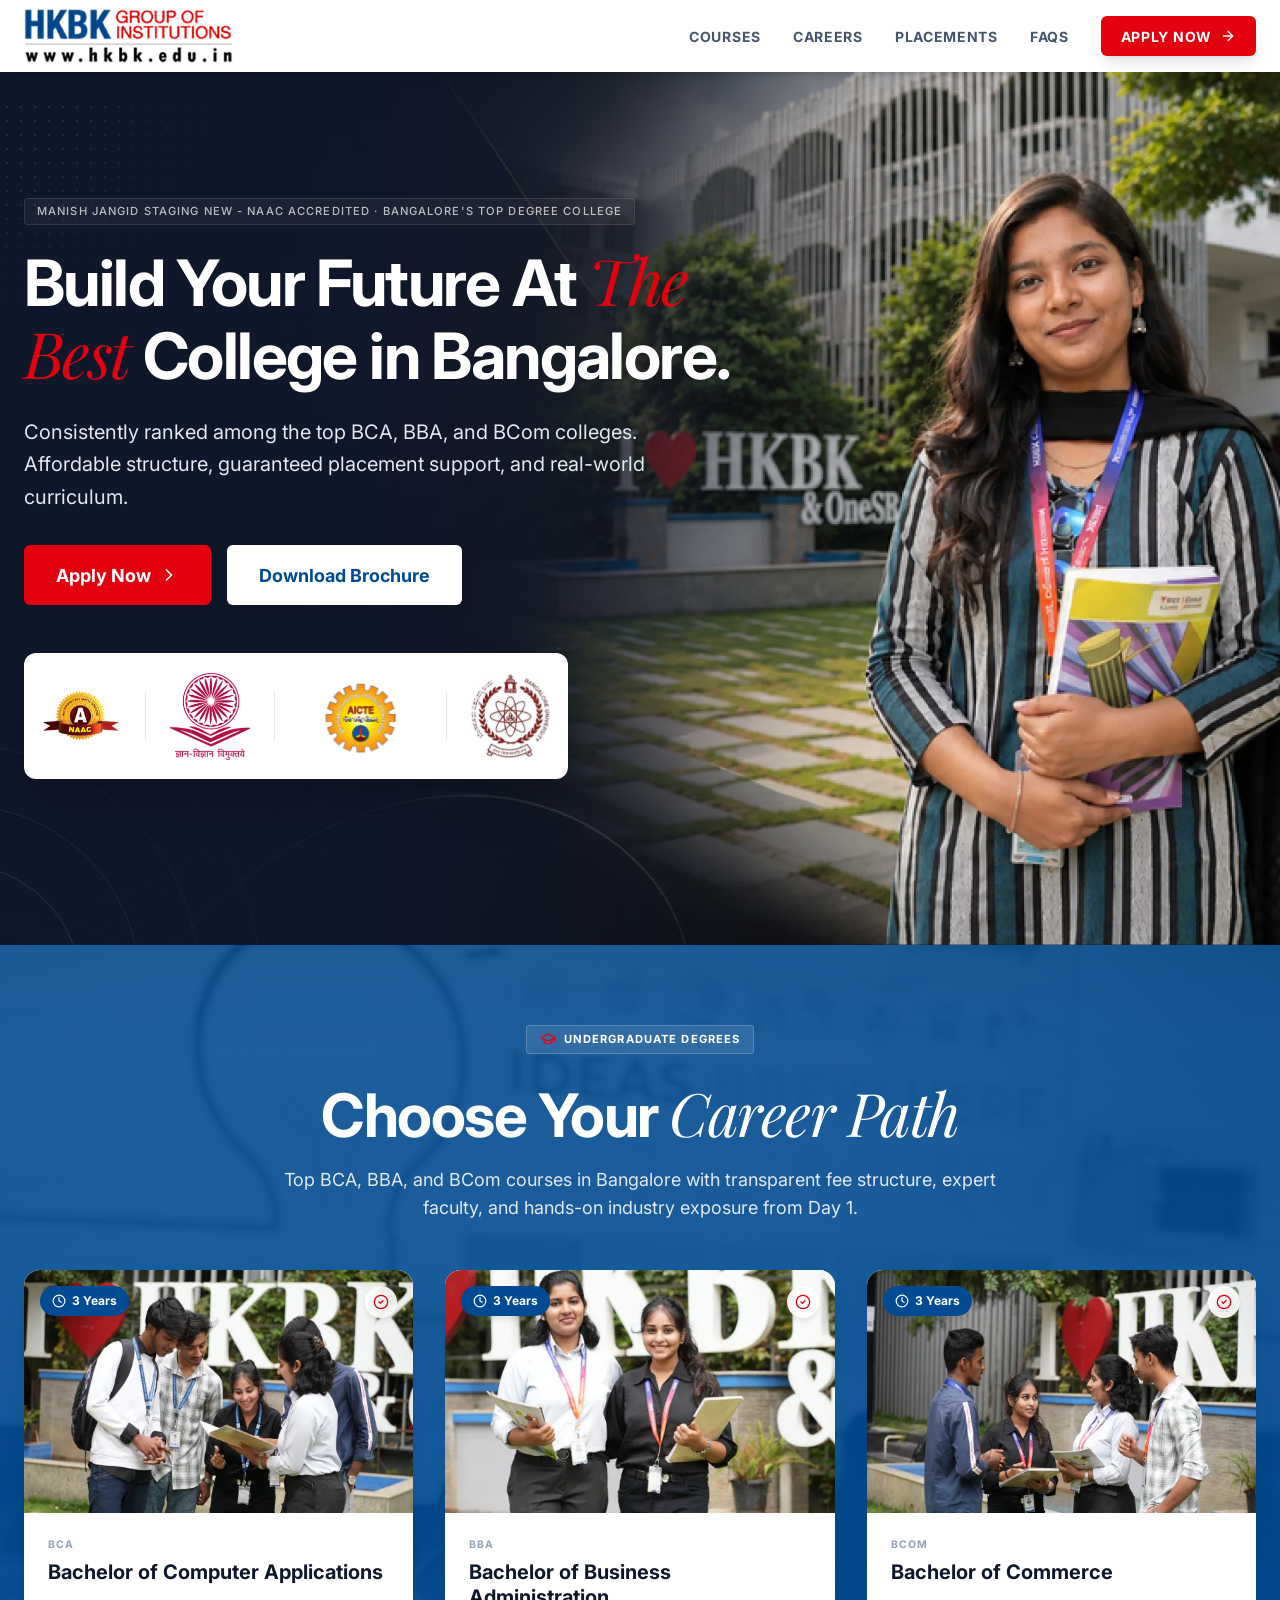
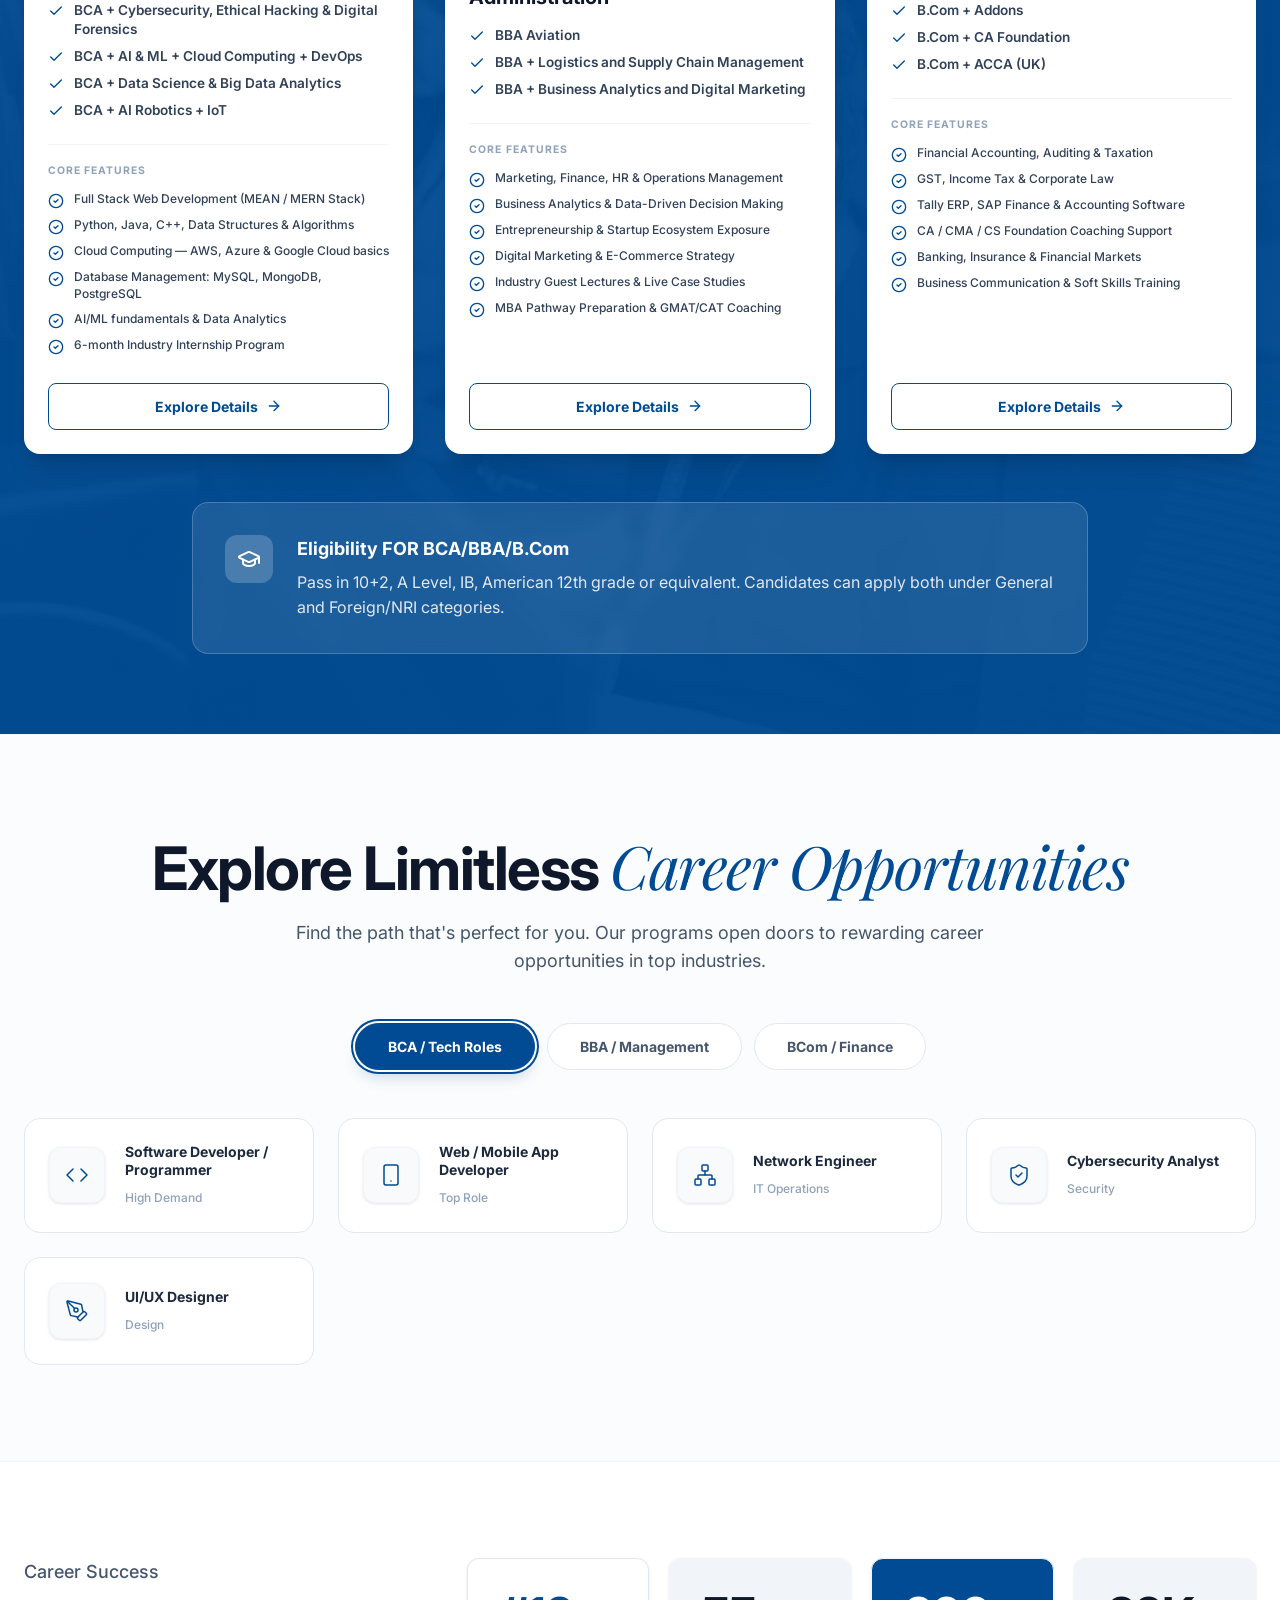
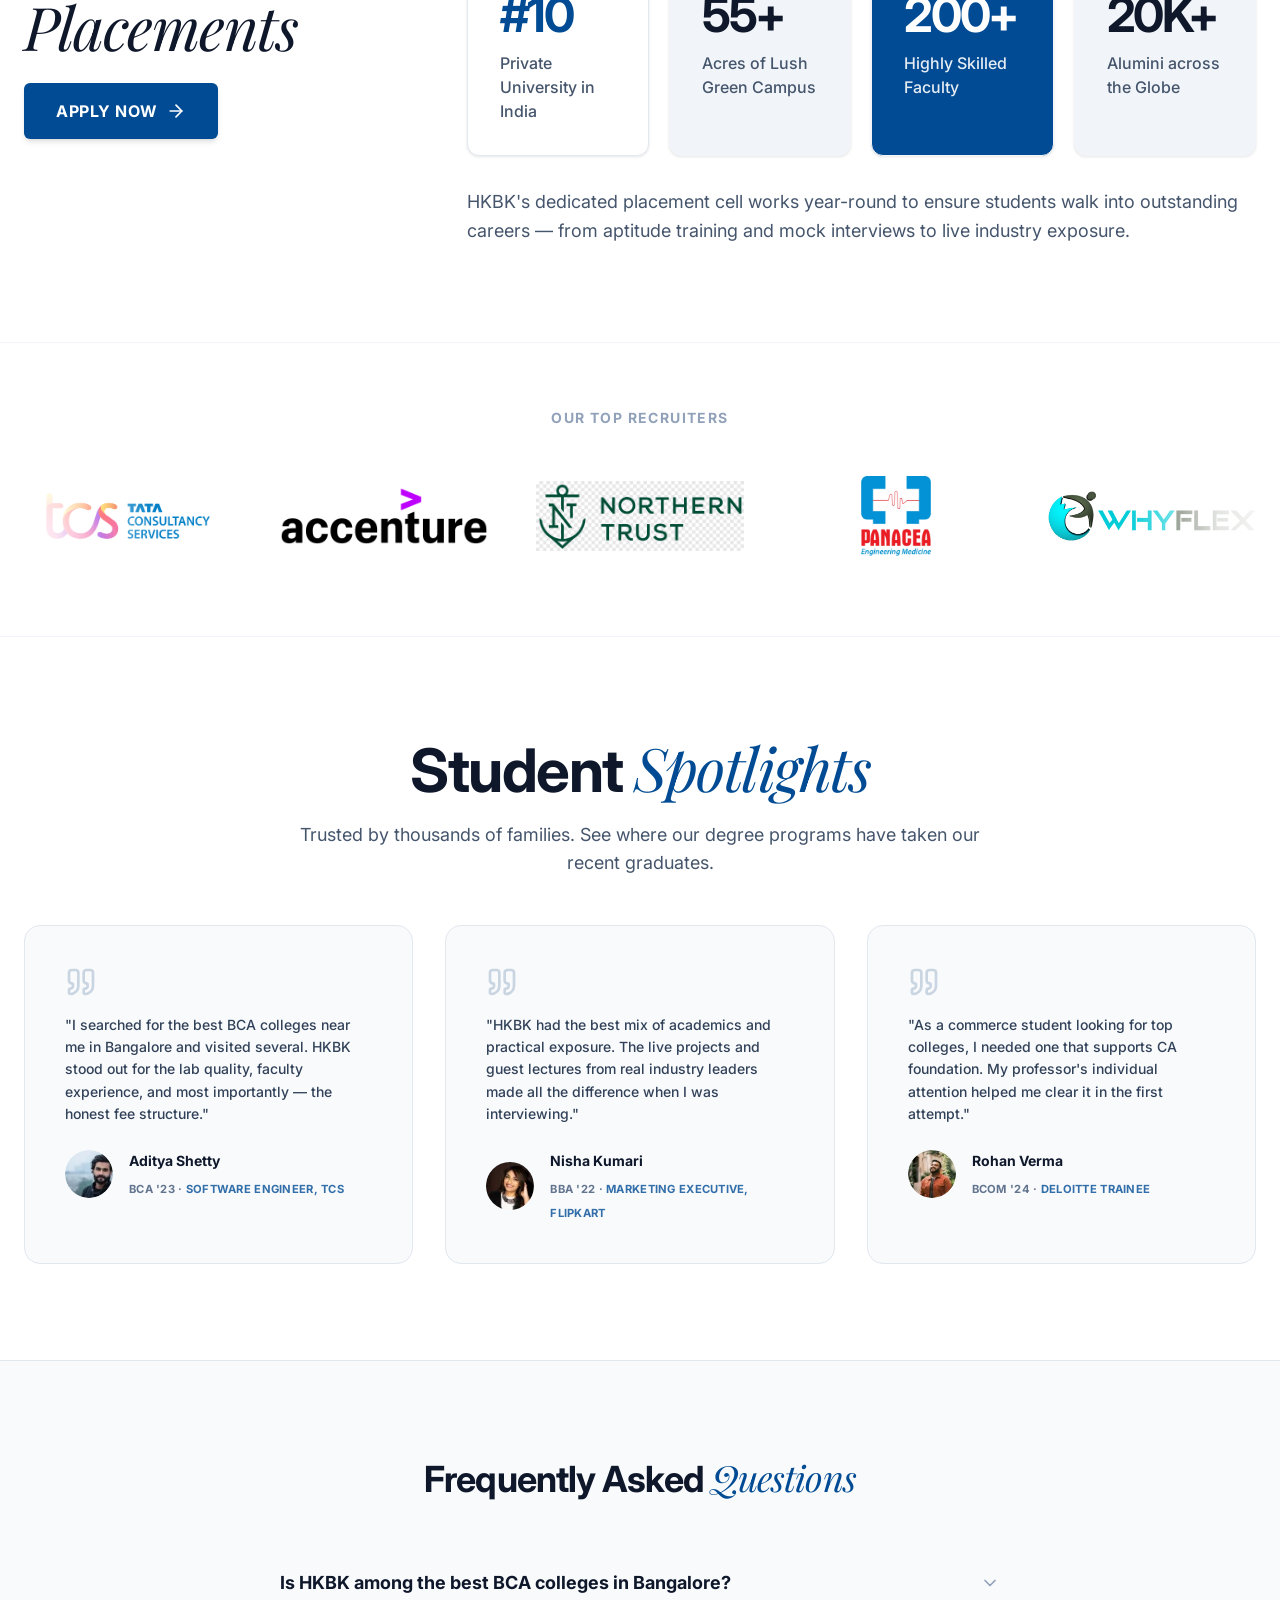
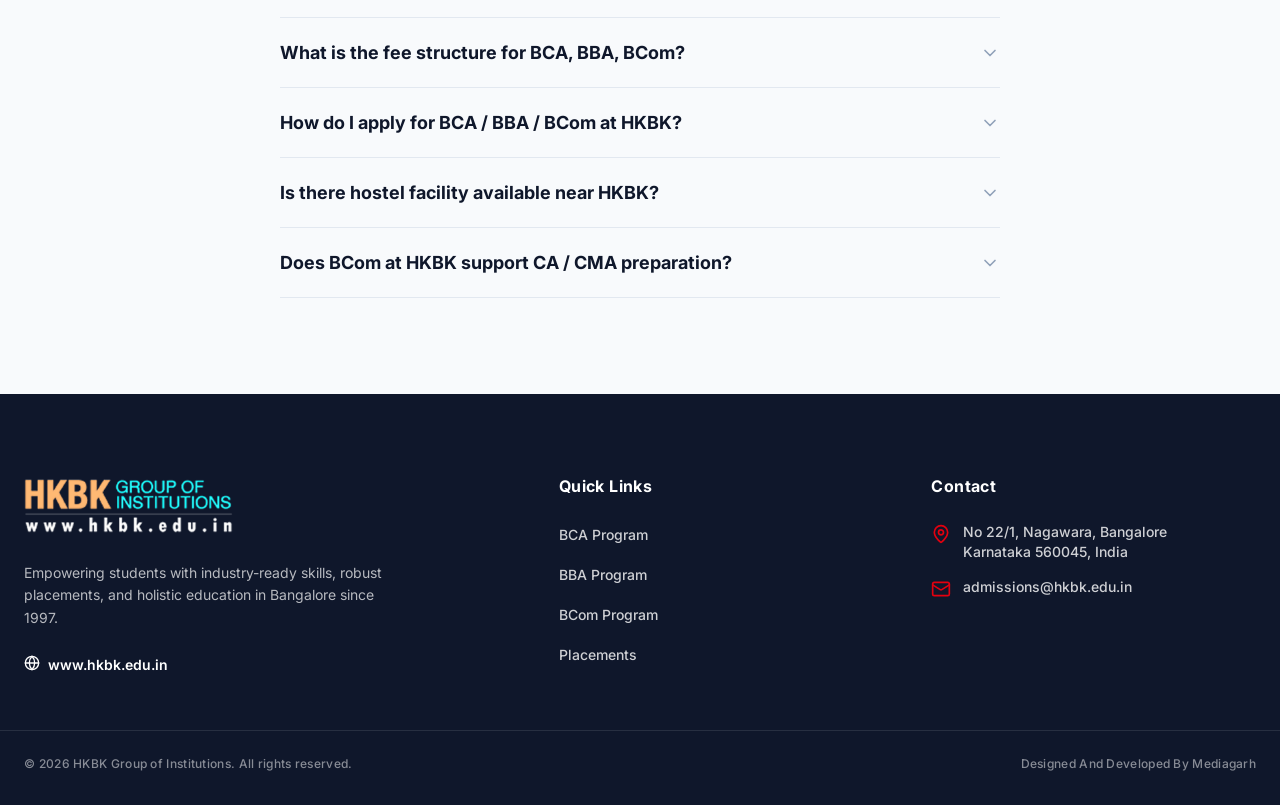
==== commit 06c27b3e: "second commit" ====
--- a/index.html
+++ b/index.html
@@ -53,7 +53,7 @@
         </div>
         <div class="container hero__content">
           <span class="badge badge--glass"
-            >Manish Jangid Staging - NAAC Accredited · Bangalore's Top Degree College</span
+            >Manish Jangid Staging new - NAAC Accredited · Bangalore's Top Degree College</span
           >
           <h1 class="hero__title">
             <span class="hero__title-line">Build Your Future At <em class="accent">The</em></span>
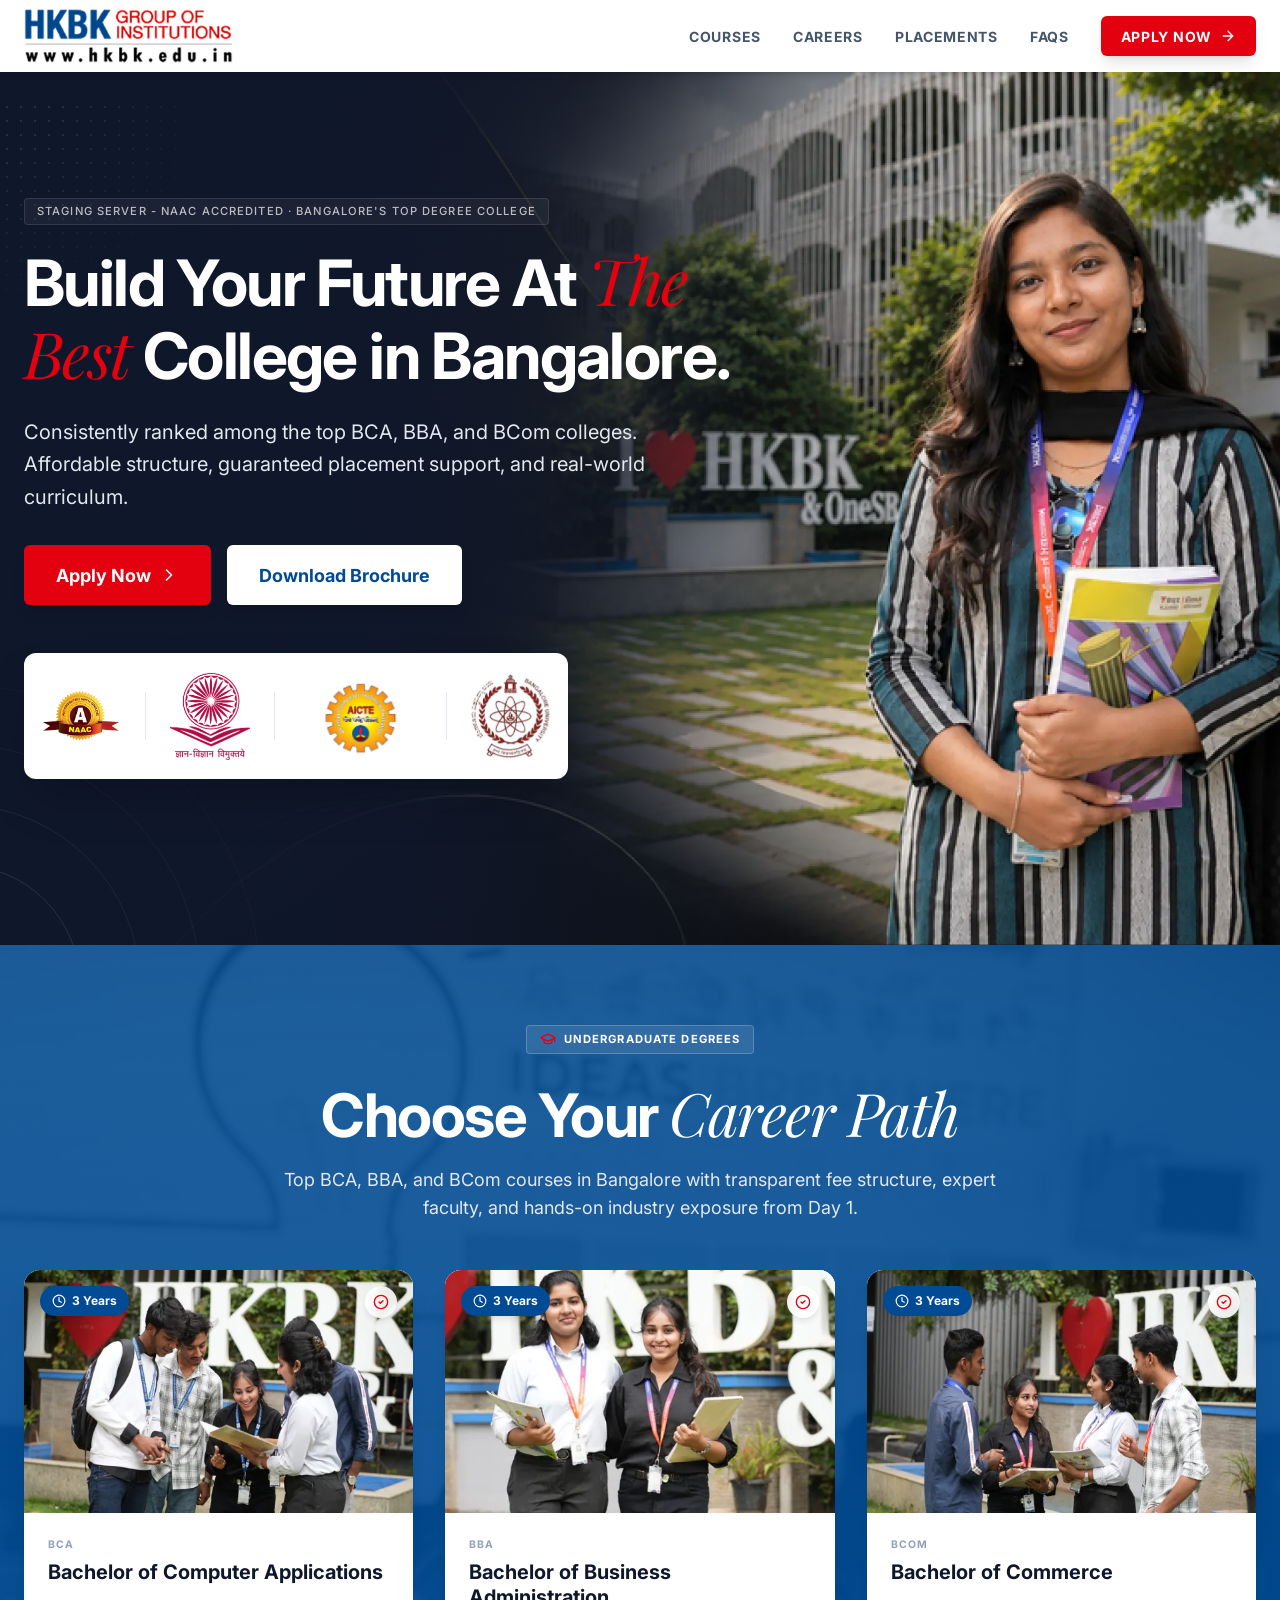
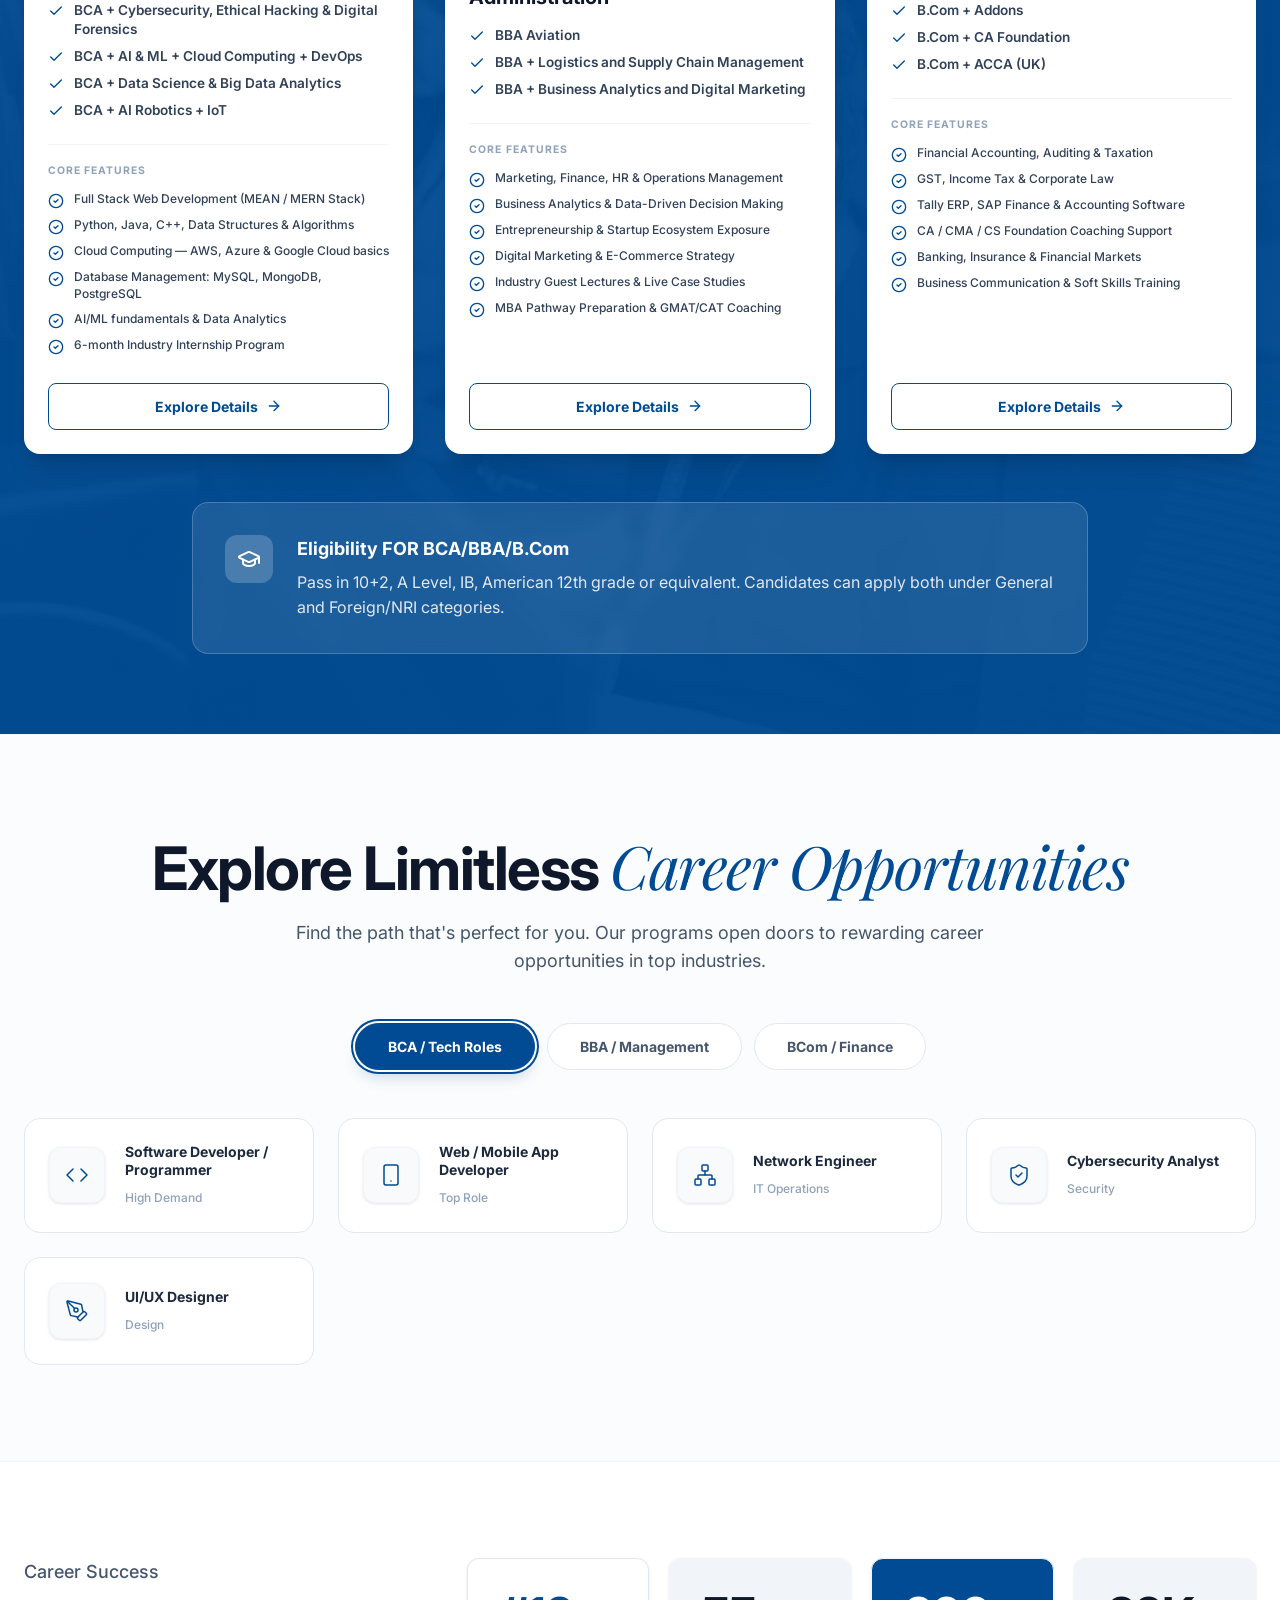
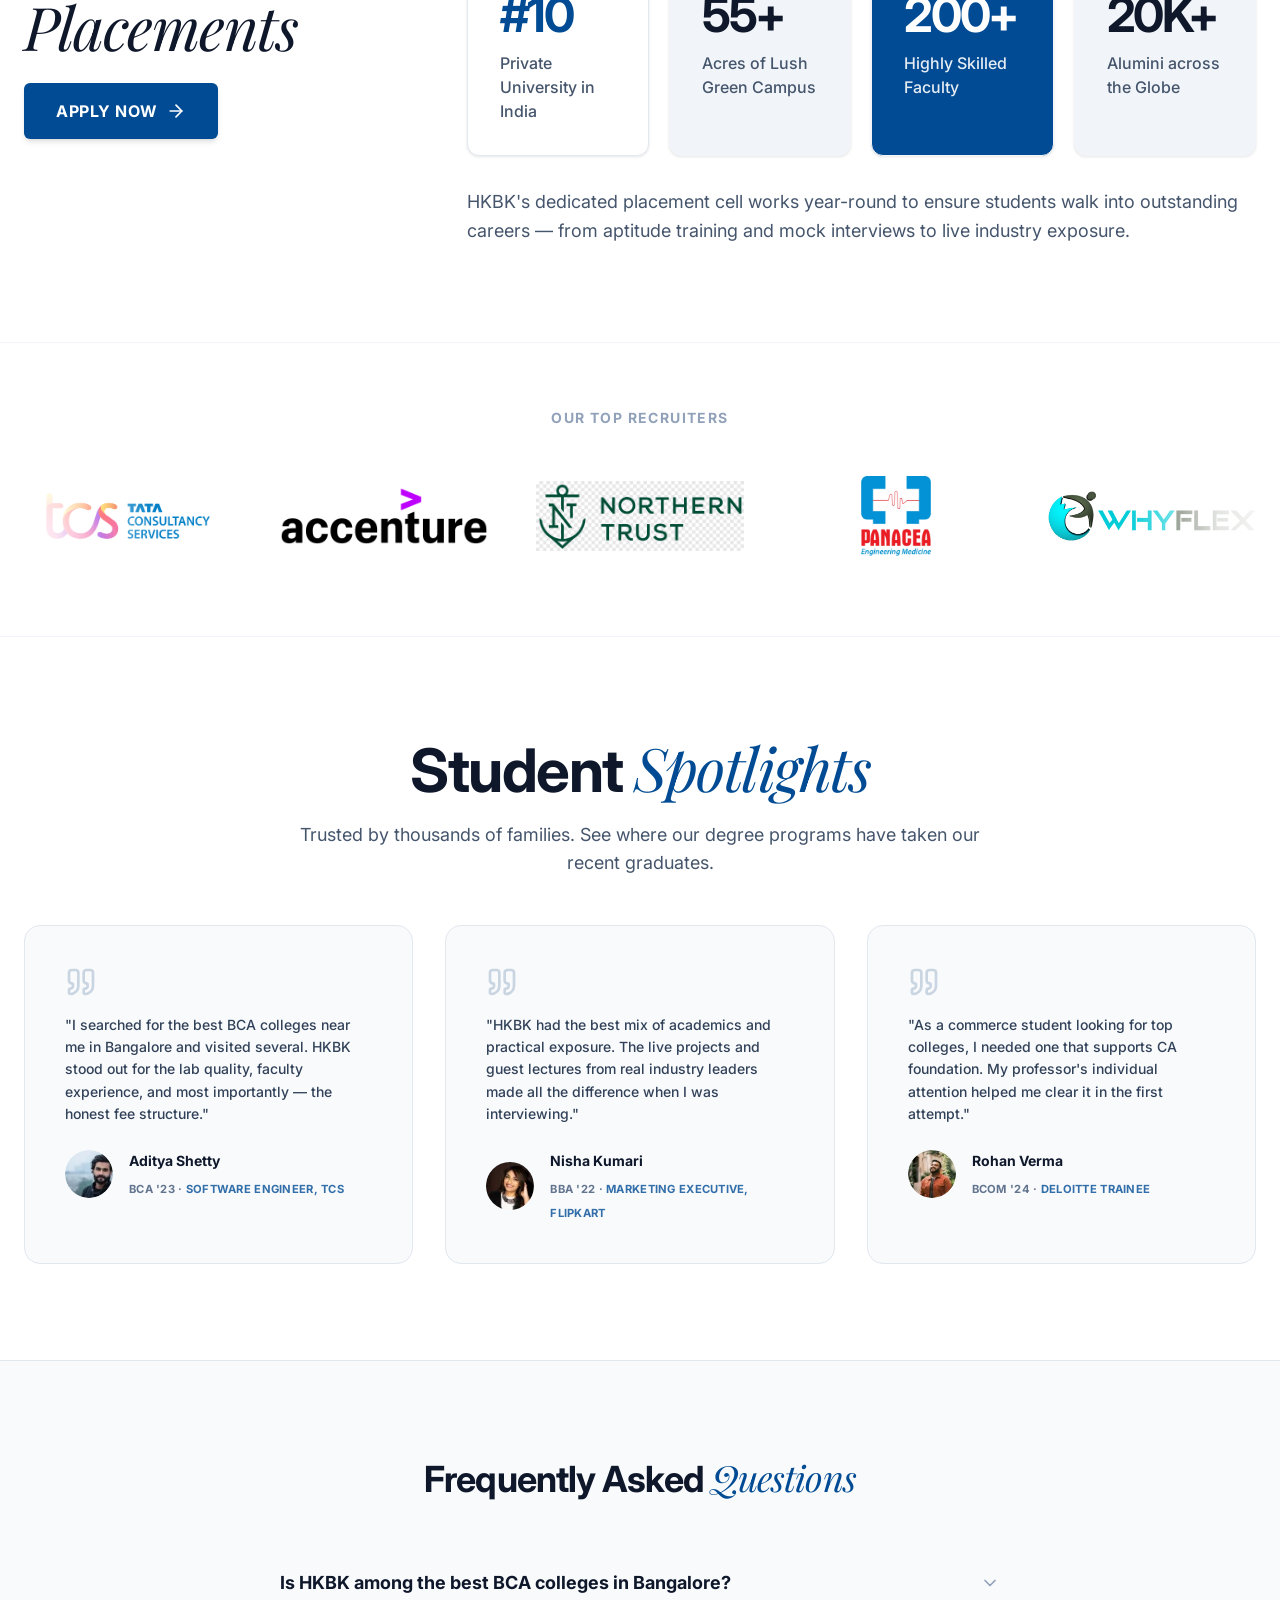
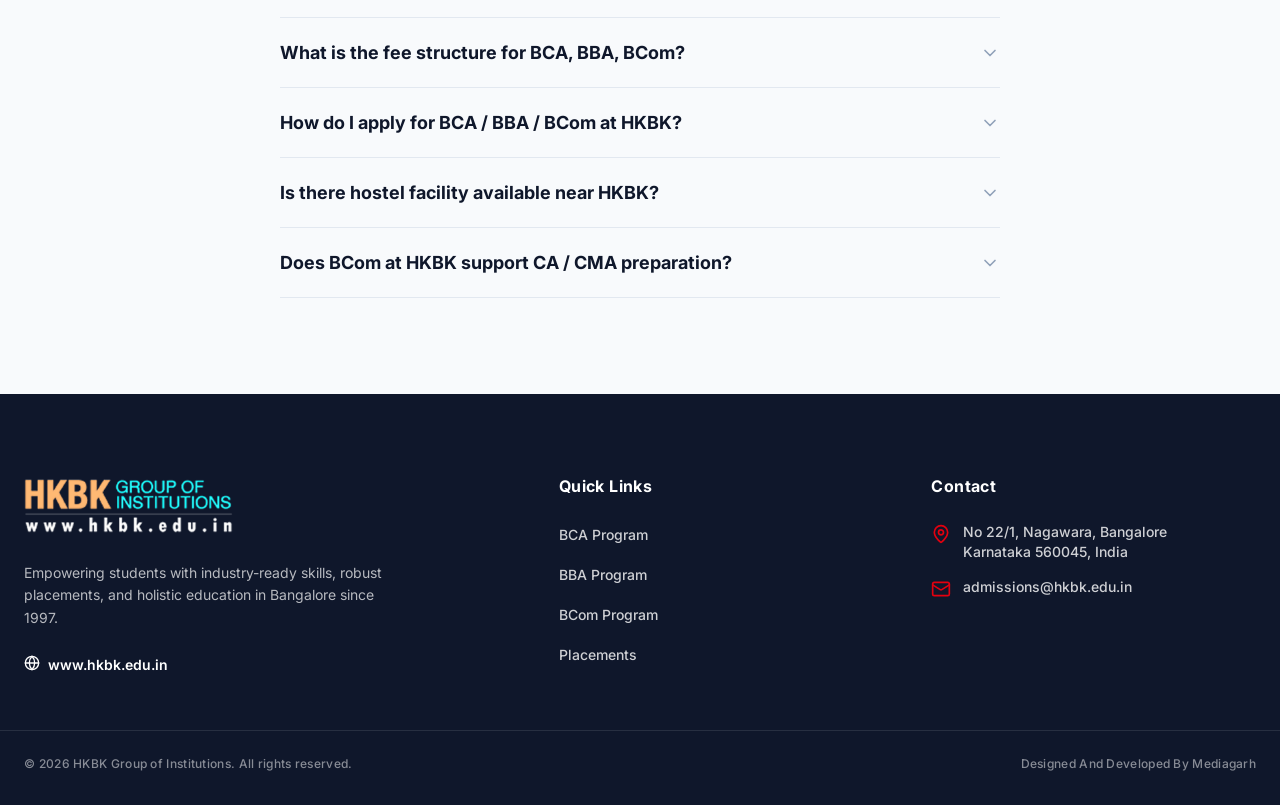
==== commit 8c18802a: "dev server" ====
--- a/index.html
+++ b/index.html
@@ -52,9 +52,7 @@
           </svg>
         </div>
         <div class="container hero__content">
-          <span class="badge badge--glass"
-            >Manish Jangid Staging new - NAAC Accredited · Bangalore's Top Degree College</span
-          >
+          <span class="badge badge--glass">Staging Server - NAAC Accredited · Bangalore's Top Degree College</span>
           <h1 class="hero__title">
             <span class="hero__title-line">Build Your Future At <em class="accent">The</em></span>
             <span class="hero__title-line"><em class="accent">Best</em> College in Bangalore.</span>
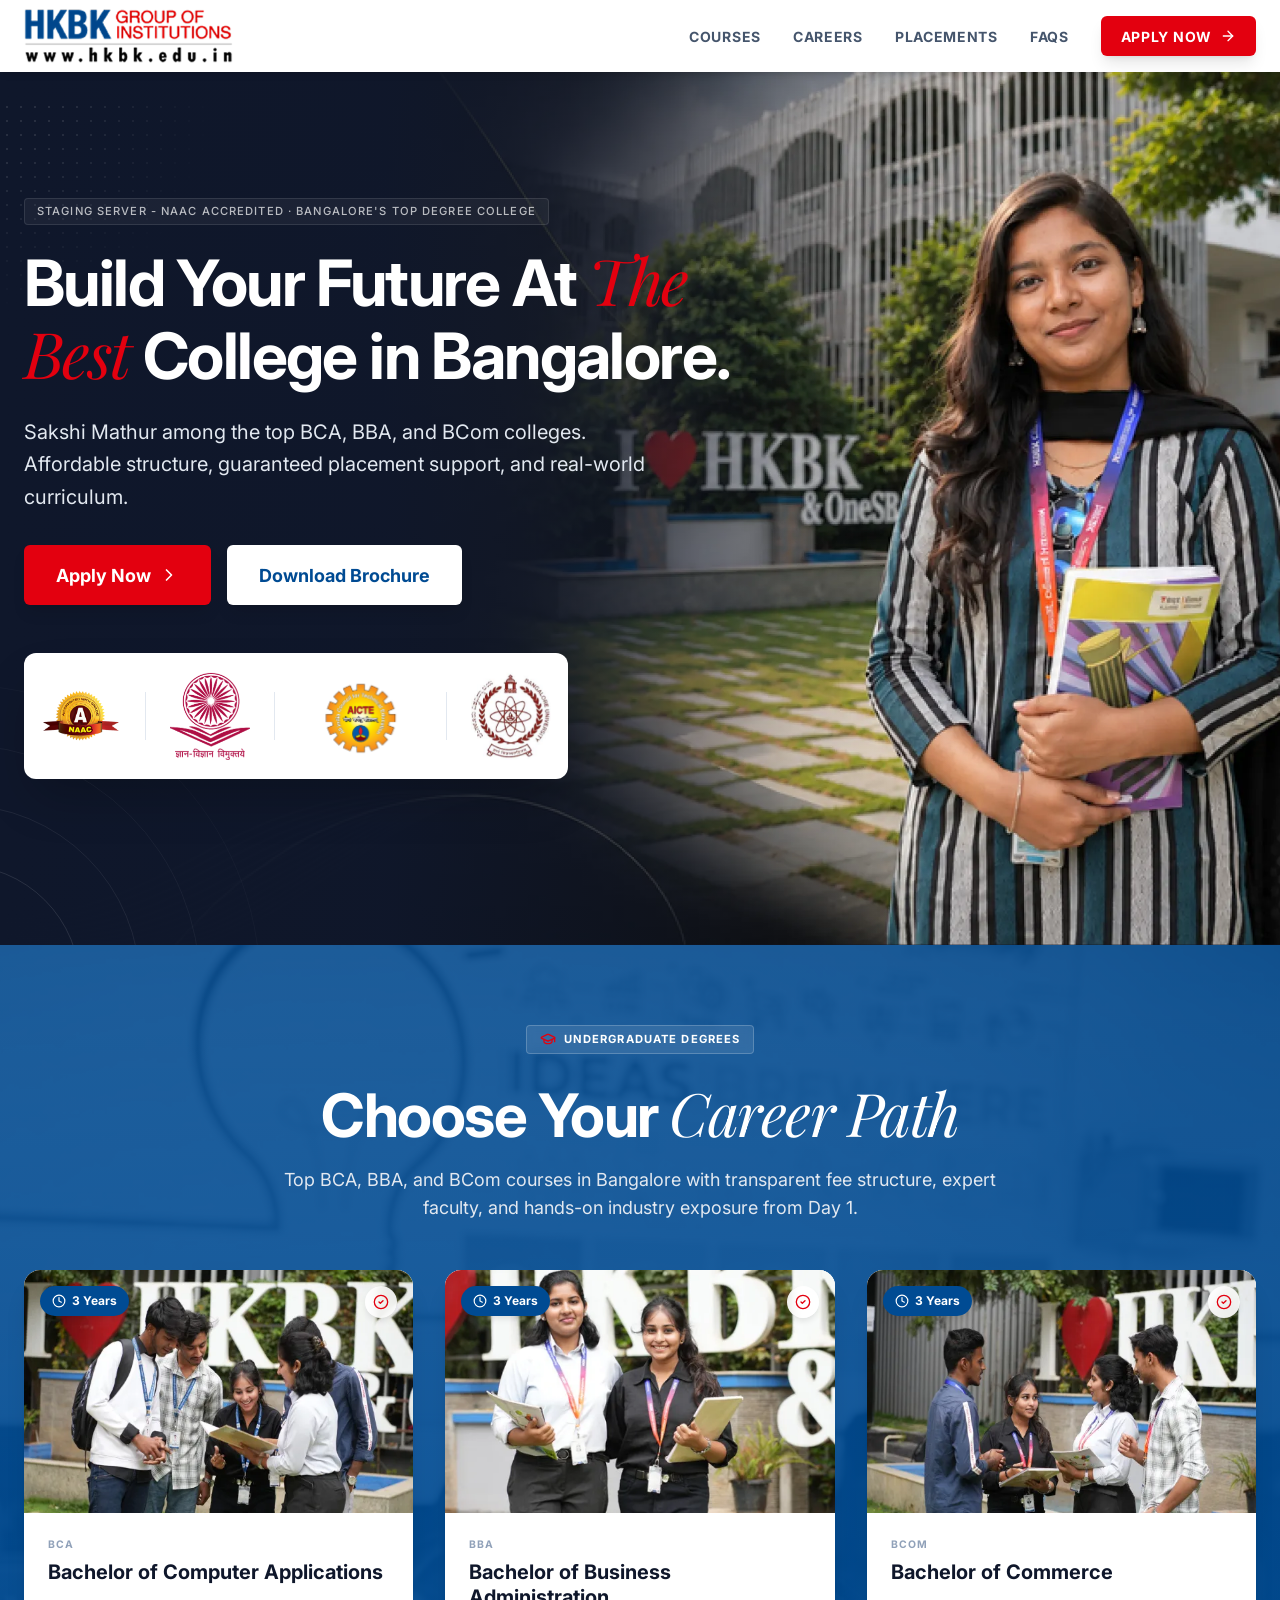
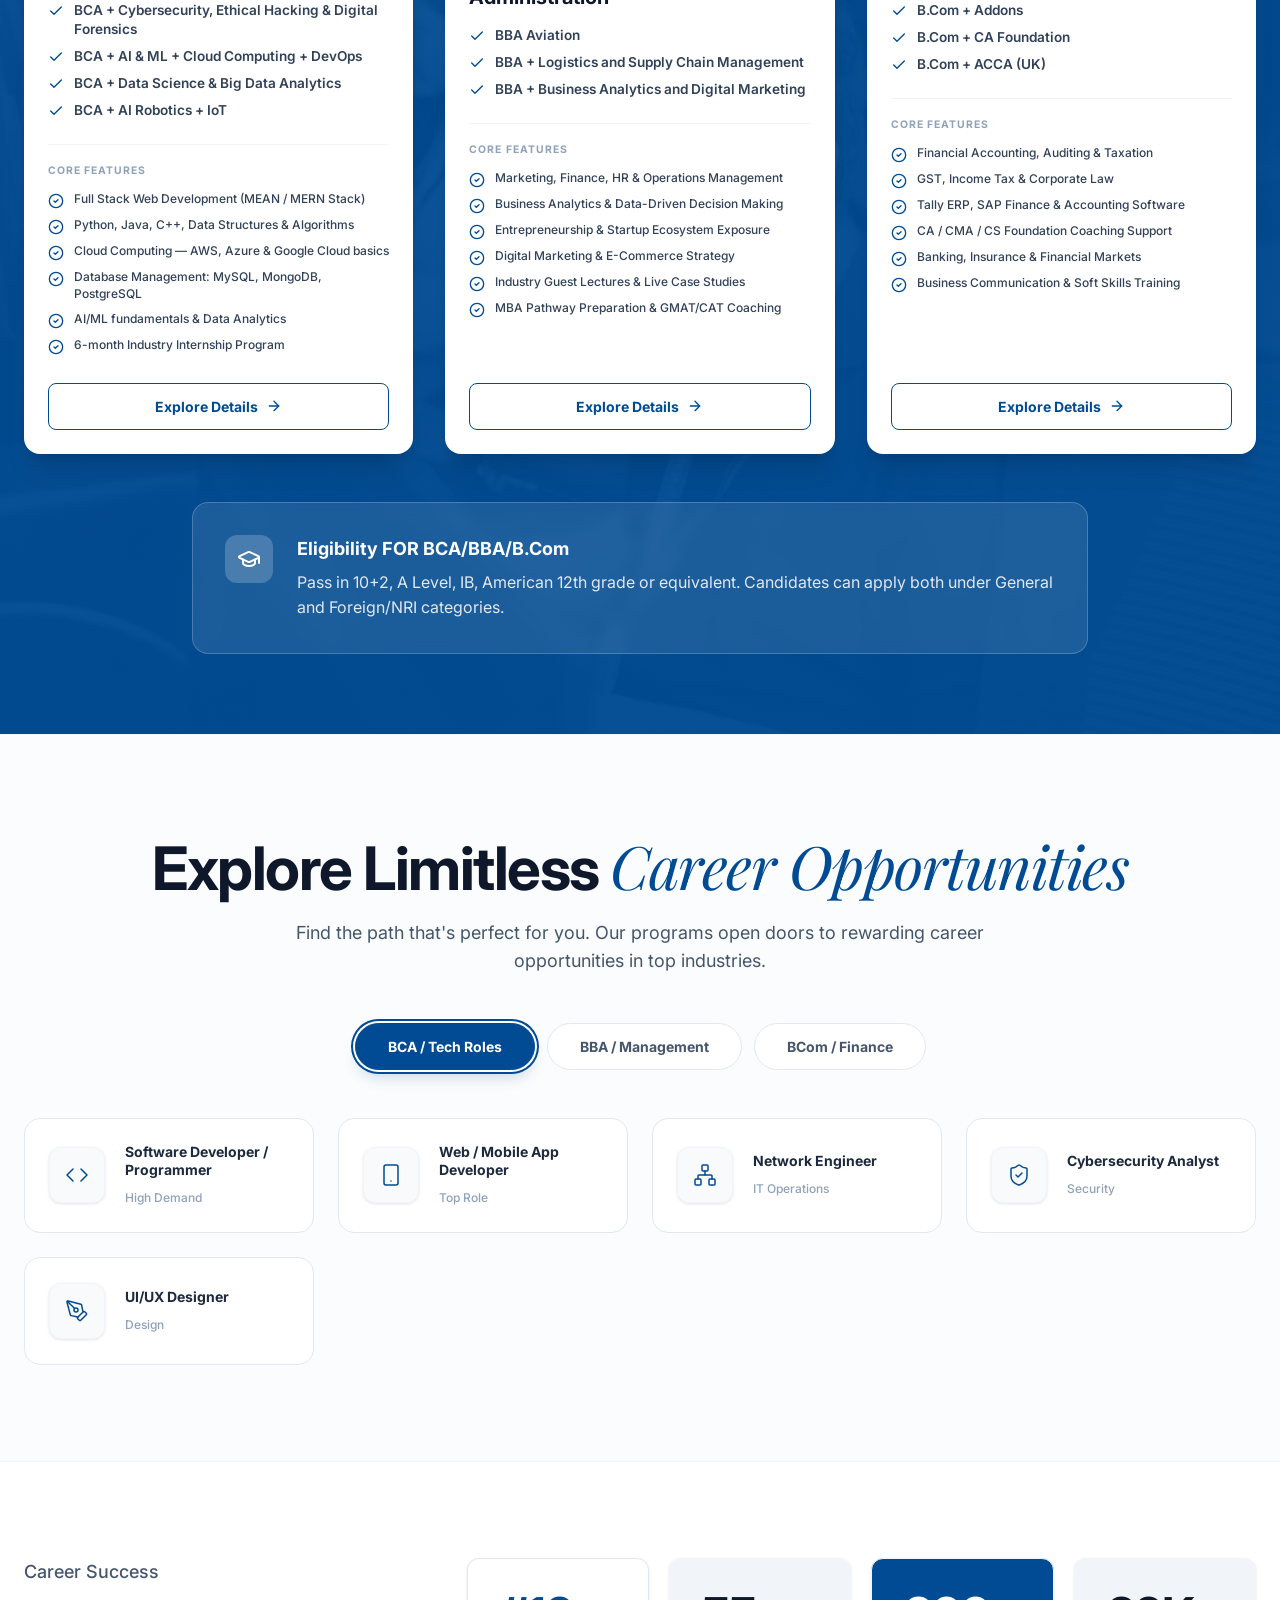
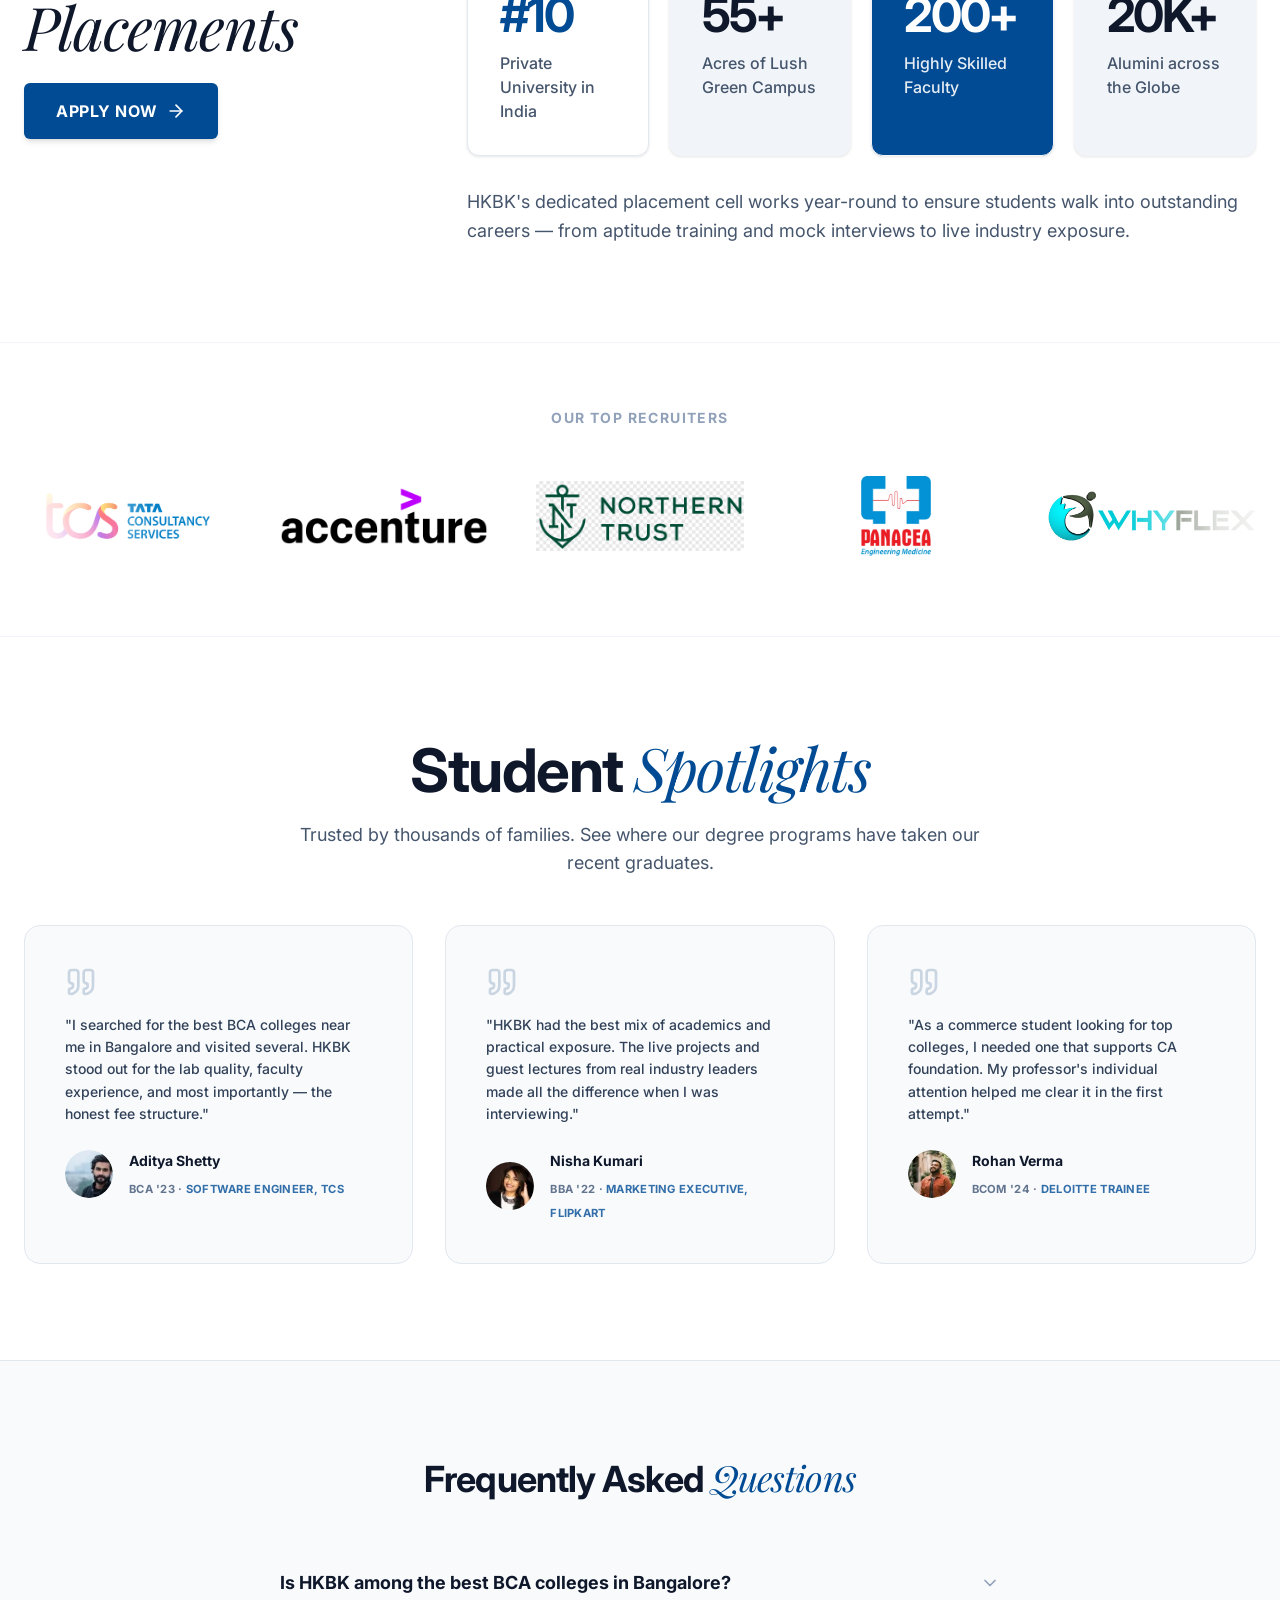
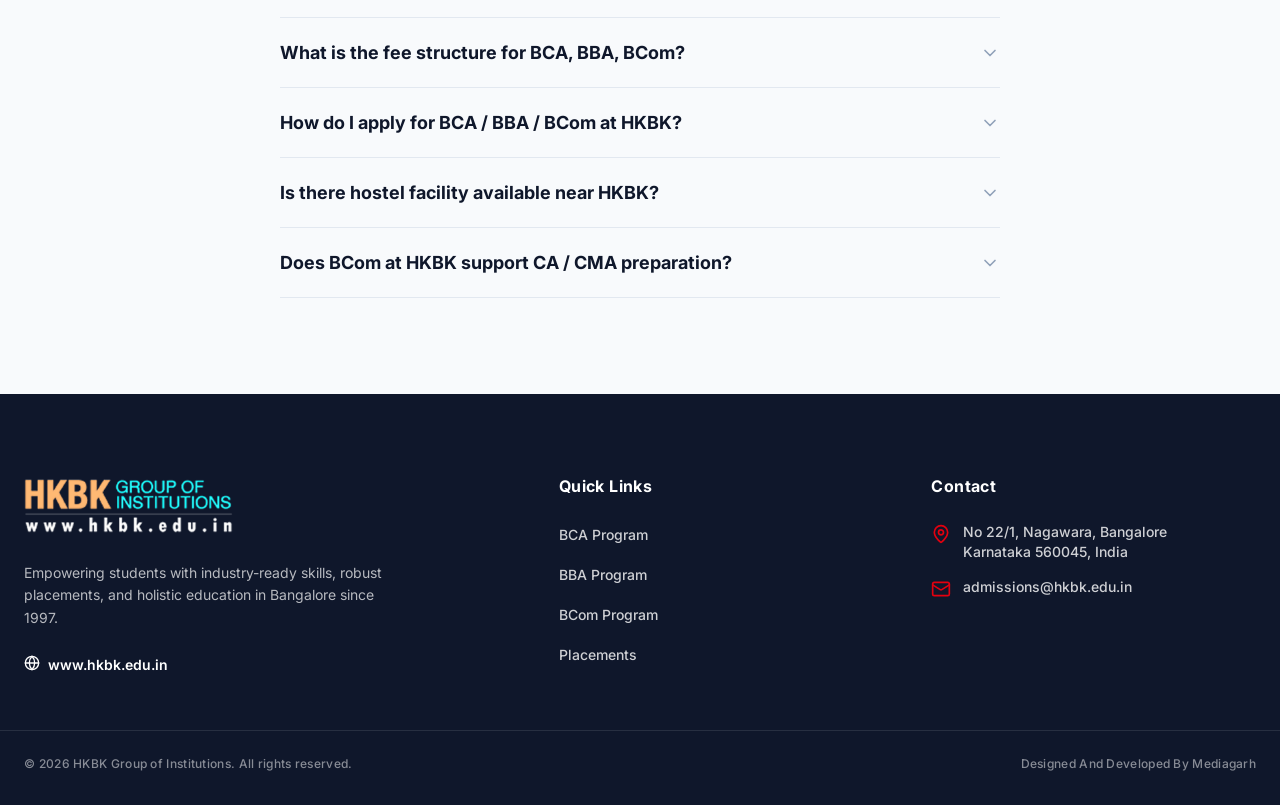
==== commit c85b571f: "updates" ====
--- a/index.html
+++ b/index.html
@@ -1,525 +1,527 @@
 <!doctype html>
 <html lang="en">
-  <head>
-    <meta charset="UTF-8" />
-    <meta name="viewport" content="width=device-width, initial-scale=1.0" />
-    <title>HKBK Group of Institutions — Best College in Bangalore</title>
-    <link rel="preconnect" href="https://fonts.googleapis.com" />
-    <link rel="preconnect" href="https://fonts.gstatic.com" crossorigin />
-    <link
-      href="https://fonts.googleapis.com/css2?family=Inter:wght@400;500;600;700&family=Playfair+Display:ital@0;1&display=swap"
-      rel="stylesheet"
-    />
-    <link rel="stylesheet" href="css/styles.css" />
-  </head>
-  <body>
-    <!-- Navigation -->
-    <header class="nav" id="nav">
-      <div class="container nav__inner">
-        <a href="#" class="nav__logo">
-          <img src="assets/images/hkbk-logo-nav.png" alt="HKBK Group of Institutions" width="211" height="64" />
+
+<head>
+  <meta charset="UTF-8" />
+  <meta name="viewport" content="width=device-width, initial-scale=1.0" />
+  <title>HKBK Group of Institutions — Best College in Bangalore</title>
+  <link rel="preconnect" href="https://fonts.googleapis.com" />
+  <link rel="preconnect" href="https://fonts.gstatic.com" crossorigin />
+  <link
+    href="https://fonts.googleapis.com/css2?family=Inter:wght@400;500;600;700&family=Playfair+Display:ital@0;1&display=swap"
+    rel="stylesheet" />
+  <link rel="stylesheet" href="css/styles.css" />
+</head>
+
+<body>
+  <!-- Navigation -->
+  <header class="nav" id="nav">
+    <div class="container nav__inner">
+      <a href="#" class="nav__logo">
+        <img src="assets/images/hkbk-logo-nav.png" alt="HKBK Group of Institutions" width="211" height="64" />
+      </a>
+      <nav class="nav__links" aria-label="Main navigation">
+        <a href="#courses" class="nav__link">Courses</a>
+        <a href="#careers" class="nav__link">Careers</a>
+        <a href="#placements" class="nav__link">Placements</a>
+        <a href="#faqs" class="nav__link">FAQs</a>
+      </nav>
+      <a href="#" class="btn btn--red btn--sm nav__cta">
+        Apply Now
+        <img src="assets/icons/arrow-right-nav.svg" alt="" width="16" height="16" />
+      </a>
+      <button class="nav__toggle" aria-label="Toggle menu" aria-expanded="false">
+        <span></span><span></span><span></span>
+      </button>
+    </div>
+  </header>
+
+  <main>
+    <!-- Hero -->
+    <section class="hero">
+      <div class="hero__bg-wrap" aria-hidden="true">
+        <img class="hero__bg" src="assets/images/University Campus.webp" alt="" />
+        <div class="hero__fade"></div>
+      </div>
+      <div class="hero__pattern hero__pattern--dots" aria-hidden="true"></div>
+      <div class="hero__pattern hero__pattern--arcs" aria-hidden="true">
+        <svg viewBox="0 0 320 320" fill="none" xmlns="http://www.w3.org/2000/svg">
+          <circle cx="0" cy="320" r="120" stroke="rgba(255,255,255,0.12)" stroke-width="1" />
+          <circle cx="0" cy="320" r="180" stroke="rgba(255,255,255,0.08)" stroke-width="1" />
+          <circle cx="0" cy="320" r="240" stroke="rgba(255,255,255,0.05)" stroke-width="1" />
+          <circle cx="0" cy="320" r="300" stroke="rgba(255,255,255,0.03)" stroke-width="1" />
+        </svg>
+      </div>
+      <div class="container hero__content">
+        <span class="badge badge--glass">Staging Server - NAAC Accredited · Bangalore's Top Degree College</span>
+        <h1 class="hero__title">
+          <span class="hero__title-line">Build Your Future At <em class="accent">The</em></span>
+          <span class="hero__title-line"><em class="accent">Best</em> College in Bangalore.</span>
+        </h1>
+        <p class="hero__desc">
+          Sakshi Mathur among the top BCA, BBA, and BCom colleges.<br />
+          Affordable structure, guaranteed placement support, and real-world<br />
+          curriculum.
+        </p>
+        <div class="hero__actions">
+          <a href="#" class="btn btn--red btn--lg">
+            Apply Now
+            <img src="assets/icons/arrow-right-white.svg" alt="" width="20" height="20" />
+          </a>
+          <a href="#" class="btn btn--white btn--lg">Download Brochure</a>
+        </div>
+        <div class="hero__accreditations">
+          <img src="assets/images/naac.png" alt="NAAC Accredited" width="80" height="80" />
+          <span class="divider"></span>
+          <img src="assets/images/ugc.png" alt="UGC Approved" width="80" height="80" />
+          <span class="divider"></span>
+          <img src="assets/images/aicte.png" alt="AICTE Approved" width="123" height="88" />
+          <span class="divider"></span>
+          <img src="assets/images/vtu.png" alt="VTU Affiliated" width="80" height="80" />
+        </div>
+      </div>
+    </section>
+
+    <!-- Courses -->
+    <section class="courses" id="courses">
+      <img class="courses__bg" src="assets/images/students-learning.png" alt="" />
+      <div class="courses__overlay"></div>
+      <div class="container courses__inner">
+        <span class="badge badge--glass badge--center">
+          <img src="assets/icons/graduation-cap.svg" alt="" width="16" height="16" />
+          Undergraduate Degrees
+        </span>
+        <h2 class="section-title section-title--white">
+          Choose Your <em class="accent accent--white">Career Path</em>
+        </h2>
+        <p class="section-desc section-desc--white">
+          Top BCA, BBA, and BCom courses in Bangalore with transparent fee structure, expert faculty, and hands-on
+          industry exposure from Day 1.
+        </p>
+
+        <div class="course-cards">
+          <!-- BCA Card -->
+          <article class="course-card">
+            <div class="course-card__image course-card__image--bca">
+              <img src="assets/images/BCA.webp" alt="BCA students" />
+              <span class="course-card__duration">
+                <img src="assets/icons/clock.svg" alt="" width="14" height="14" />
+                3 Years
+              </span>
+              <a href="#" class="course-card__link" aria-label="Open BCA details">
+                <img src="assets/icons/external-link.svg" alt="" width="16" height="16" />
+              </a>
+            </div>
+            <div class="course-card__body">
+              <span class="course-card__label">BCA</span>
+              <h3 class="course-card__title">Bachelor of Computer Applications</h3>
+              <ul class="course-card__specializations">
+                <li>
+                  <img src="assets/icons/check-blue.svg" alt="" /> BCA + Cybersecurity, Ethical Hacking &amp; Digital
+                  Forensics
+                </li>
+                <li><img src="assets/icons/check-blue.svg" alt="" /> BCA + AI &amp; ML + Cloud Computing + DevOps</li>
+                <li><img src="assets/icons/check-blue.svg" alt="" /> BCA + Data Science &amp; Big Data Analytics</li>
+                <li><img src="assets/icons/check-blue.svg" alt="" /> BCA + AI Robotics + IoT</li>
+              </ul>
+              <div class="course-card__features">
+                <span class="course-card__features-label">Core features</span>
+                <ul>
+                  <li>
+                    <img src="assets/icons/check-gray.svg" alt="" /> Full Stack Web Development (MEAN / MERN Stack)
+                  </li>
+                  <li>
+                    <img src="assets/icons/check-gray.svg" alt="" /> Python, Java, C++, Data Structures &amp;
+                    Algorithms
+                  </li>
+                  <li>
+                    <img src="assets/icons/check-gray.svg" alt="" /> Cloud Computing — AWS, Azure &amp; Google Cloud
+                    basics
+                  </li>
+                  <li>
+                    <img src="assets/icons/check-gray.svg" alt="" /> Database Management: MySQL, MongoDB, PostgreSQL
+                  </li>
+                  <li><img src="assets/icons/check-gray.svg" alt="" /> AI/ML fundamentals &amp; Data Analytics</li>
+                  <li><img src="assets/icons/check-gray.svg" alt="" /> 6-month Industry Internship Program</li>
+                </ul>
+              </div>
+              <a href="#" class="btn btn--outline btn--full">
+                Explore Details
+                <img src="assets/icons/arrow-right-blue.svg" alt="" width="16" height="16" />
+              </a>
+            </div>
+          </article>
+
+          <!-- BBA Card -->
+          <article class="course-card">
+            <div class="course-card__image course-card__image--bba">
+              <img src="assets/images/BBA.webp" alt="BBA students" />
+              <span class="course-card__duration">
+                <img src="assets/icons/clock.svg" alt="" width="14" height="14" />
+                3 Years
+              </span>
+              <a href="#" class="course-card__link" aria-label="Open BBA details">
+                <img src="assets/icons/external-link.svg" alt="" width="16" height="16" />
+              </a>
+            </div>
+            <div class="course-card__body">
+              <span class="course-card__label">BBA</span>
+              <h3 class="course-card__title">Bachelor of Business Administration</h3>
+              <ul class="course-card__specializations">
+                <li><img src="assets/icons/check-blue.svg" alt="" /> BBA Aviation</li>
+                <li><img src="assets/icons/check-blue.svg" alt="" /> BBA + Logistics and Supply Chain Management</li>
+                <li>
+                  <img src="assets/icons/check-blue.svg" alt="" /> BBA + Business Analytics and Digital Marketing
+                </li>
+              </ul>
+              <div class="course-card__features">
+                <span class="course-card__features-label">Core features</span>
+                <ul>
+                  <li>
+                    <img src="assets/icons/check-gray.svg" alt="" /> Marketing, Finance, HR &amp; Operations
+                    Management
+                  </li>
+                  <li>
+                    <img src="assets/icons/check-gray.svg" alt="" /> Business Analytics &amp; Data-Driven Decision
+                    Making
+                  </li>
+                  <li>
+                    <img src="assets/icons/check-gray.svg" alt="" /> Entrepreneurship &amp; Startup Ecosystem Exposure
+                  </li>
+                  <li>
+                    <img src="assets/icons/check-gray.svg" alt="" /> Digital Marketing &amp; E-Commerce Strategy
+                  </li>
+                  <li>
+                    <img src="assets/icons/check-gray.svg" alt="" /> Industry Guest Lectures &amp; Live Case Studies
+                  </li>
+                  <li>
+                    <img src="assets/icons/check-gray.svg" alt="" /> MBA Pathway Preparation &amp; GMAT/CAT Coaching
+                  </li>
+                </ul>
+              </div>
+              <a href="#" class="btn btn--outline btn--full">
+                Explore Details
+                <img src="assets/icons/arrow-right-blue.svg" alt="" width="16" height="16" />
+              </a>
+            </div>
+          </article>
+
+          <!-- BCom Card -->
+          <article class="course-card">
+            <div class="course-card__image course-card__image--bcom">
+              <img src="assets/images/BCom.webp" alt="BCom students" />
+              <span class="course-card__duration">
+                <img src="assets/icons/clock.svg" alt="" width="14" height="14" />
+                3 Years
+              </span>
+              <a href="#" class="course-card__link" aria-label="Open BCom details">
+                <img src="assets/icons/external-link.svg" alt="" width="16" height="16" />
+              </a>
+            </div>
+            <div class="course-card__body">
+              <span class="course-card__label">BCom</span>
+              <h3 class="course-card__title">Bachelor of Commerce</h3>
+              <ul class="course-card__specializations">
+                <li><img src="assets/icons/check-blue.svg" alt="" /> B.Com + Addons</li>
+                <li><img src="assets/icons/check-blue.svg" alt="" /> B.Com + CA Foundation</li>
+                <li><img src="assets/icons/check-blue.svg" alt="" /> B.Com + ACCA (UK)</li>
+              </ul>
+              <div class="course-card__features">
+                <span class="course-card__features-label">Core features</span>
+                <ul>
+                  <li>
+                    <img src="assets/icons/check-gray.svg" alt="" /> Financial Accounting, Auditing &amp; Taxation
+                  </li>
+                  <li><img src="assets/icons/check-gray.svg" alt="" /> GST, Income Tax &amp; Corporate Law</li>
+                  <li>
+                    <img src="assets/icons/check-gray.svg" alt="" /> Tally ERP, SAP Finance &amp; Accounting Software
+                  </li>
+                  <li><img src="assets/icons/check-gray.svg" alt="" /> CA / CMA / CS Foundation Coaching Support</li>
+                  <li><img src="assets/icons/check-gray.svg" alt="" /> Banking, Insurance &amp; Financial Markets</li>
+                  <li>
+                    <img src="assets/icons/check-gray.svg" alt="" /> Business Communication &amp; Soft Skills Training
+                  </li>
+                </ul>
+              </div>
+              <a href="#" class="btn btn--outline btn--full">
+                Explore Details
+                <img src="assets/icons/arrow-right-blue.svg" alt="" width="16" height="16" />
+              </a>
+            </div>
+          </article>
+        </div>
+
+        <div class="eligibility">
+          <div class="eligibility__icon">
+            <img src="assets/icons/eligibility.svg" alt="" width="24" height="24" />
+          </div>
+          <div class="eligibility__text">
+            <h4>Eligibility FOR BCA/BBA/B.Com</h4>
+            <p>
+              Pass in 10+2, A Level, IB, American 12th grade or equivalent. Candidates can apply both under General
+              and Foreign/NRI categories.
+            </p>
+          </div>
+        </div>
+      </div>
+    </section>
+
+    <!-- Career Opportunities -->
+    <section class="careers" id="careers">
+      <div class="container">
+        <h2 class="section-title">Explore Limitless <em class="accent accent--blue">Career Opportunities</em></h2>
+        <p class="section-desc">
+          Find the path that's perfect for you. Our programs open doors to rewarding career opportunities in top
+          industries.
+        </p>
+
+        <div class="career-tabs" role="tablist">
+          <button class="career-tab active" role="tab" aria-selected="true" data-tab="bca">BCA / Tech Roles</button>
+          <button class="career-tab" role="tab" aria-selected="false" data-tab="bba">BBA / Management</button>
+          <button class="career-tab" role="tab" aria-selected="false" data-tab="bcom">BCom / Finance</button>
+        </div>
+
+        <div class="career-grid" id="career-grid" role="tabpanel"></div>
+      </div>
+    </section>
+
+    <!-- Placements -->
+    <section class="placements" id="placements">
+      <div class="container placements__inner">
+        <div class="placements__left">
+          <p class="placements__eyebrow">Career Success</p>
+          <h2 class="placements__title">Placements</h2>
+          <a href="#" class="btn btn--blue btn--md">
+            APPLY NOW
+            <img src="assets/icons/arrow-right-white-sm.svg" alt="" width="20" height="20" />
+          </a>
+        </div>
+        <div class="placements__stats">
+          <div class="stat-card stat-card--highlight">
+            <span class="stat-card__number">#10</span>
+            <span class="stat-card__label">Private University in India</span>
+          </div>
+          <div class="stat-card">
+            <span class="stat-card__number">55+</span>
+            <span class="stat-card__label">Acres of Lush Green Campus</span>
+          </div>
+          <div class="stat-card stat-card--blue">
+            <span class="stat-card__number">200+</span>
+            <span class="stat-card__label">Highly Skilled Faculty</span>
+          </div>
+          <div class="stat-card">
+            <span class="stat-card__number">20K+</span>
+            <span class="stat-card__label">Alumini across the Globe</span>
+          </div>
+        </div>
+        <p class="placements__desc">
+          HKBK's dedicated placement cell works year-round to ensure students walk into outstanding careers — from
+          aptitude training and mock interviews to live industry exposure.
+        </p>
+      </div>
+    </section>
+
+    <!-- Recruiters -->
+    <section class="recruiters">
+      <div class="container">
+        <h3 class="recruiters__title">Our Top Recruiters</h3>
+      </div>
+      <div class="recruiters__carousel" aria-label="Recruiter logos carousel">
+        <div class="recruiters__fade recruiters__fade--left" aria-hidden="true"></div>
+        <div class="recruiters__fade recruiters__fade--right" aria-hidden="true"></div>
+        <div class="recruiters__viewport">
+          <div class="recruiters__track">
+            <div class="recruiters__logo"><img src="assets/images/tcs.png" alt="TCS" /></div>
+            <div class="recruiters__logo"><img src="assets/images/accenture.png" alt="Accenture" /></div>
+            <div class="recruiters__logo"><img src="assets/images/northern-trust.png" alt="Northern Trust" /></div>
+            <div class="recruiters__logo"><img src="assets/images/panacea-medical.png" alt="Panacea Medical" /></div>
+            <div class="recruiters__logo"><img src="assets/images/whyflex.png" alt="Whyflex" /></div>
+            <div class="recruiters__logo"><img src="assets/images/intellipaat.png" alt="Intellipaat" /></div>
+            <div class="recruiters__logo" aria-hidden="true"><img src="assets/images/tcs.png" alt="" /></div>
+            <div class="recruiters__logo" aria-hidden="true"><img src="assets/images/accenture.png" alt="" /></div>
+            <div class="recruiters__logo" aria-hidden="true">
+              <img src="assets/images/northern-trust.png" alt="" />
+            </div>
+            <div class="recruiters__logo" aria-hidden="true">
+              <img src="assets/images/panacea-medical.png" alt="" />
+            </div>
+            <div class="recruiters__logo" aria-hidden="true"><img src="assets/images/whyflex.png" alt="" /></div>
+            <div class="recruiters__logo" aria-hidden="true"><img src="assets/images/intellipaat.png" alt="" /></div>
+          </div>
+        </div>
+      </div>
+    </section>
+
+    <!-- Testimonials -->
+    <section class="testimonials">
+      <div class="container">
+        <h2 class="section-title">Student <em class="accent accent--blue">Spotlights</em></h2>
+        <p class="section-desc">
+          Trusted by thousands of families. See where our degree programs have taken our recent graduates.
+        </p>
+        <div class="testimonial-cards">
+          <article class="testimonial-card">
+            <img class="testimonial-card__quote" src="assets/icons/quote.svg" alt="" width="32" height="32" />
+            <blockquote>
+              "I searched for the best BCA colleges near me in Bangalore and visited several. HKBK stood out for the
+              lab quality, faculty experience, and most importantly — the honest fee structure."
+            </blockquote>
+            <div class="testimonial-card__author">
+              <img src="assets/images/Aditya Shetty.webp" alt="Aditya Shetty" width="48" height="48" />
+              <div>
+                <strong>Aditya Shetty</strong>
+                <span class="testimonial-card__meta">BCA '23 · <em>Software Engineer, TCS</em></span>
+              </div>
+            </div>
+          </article>
+          <article class="testimonial-card">
+            <img class="testimonial-card__quote" src="assets/icons/quote.svg" alt="" width="32" height="32" />
+            <blockquote>
+              "HKBK had the best mix of academics and practical exposure. The live projects and guest lectures from
+              real industry leaders made all the difference when I was interviewing."
+            </blockquote>
+            <div class="testimonial-card__author">
+              <img src="assets/images/Nisha Kumari.webp" alt="Nisha Kumari" width="48" height="48" />
+              <div>
+                <strong>Nisha Kumari</strong>
+                <span class="testimonial-card__meta">BBA '22 · <em>Marketing Executive, Flipkart</em></span>
+              </div>
+            </div>
+          </article>
+          <article class="testimonial-card">
+            <img class="testimonial-card__quote" src="assets/icons/quote.svg" alt="" width="32" height="32" />
+            <blockquote>
+              "As a commerce student looking for top colleges, I needed one that supports CA foundation. My
+              professor's individual attention helped me clear it in the first attempt."
+            </blockquote>
+            <div class="testimonial-card__author">
+              <img src="assets/images/Rohan Verma.webp" alt="Rohan Verma" width="48" height="48" />
+              <div>
+                <strong>Rohan Verma</strong>
+                <span class="testimonial-card__meta">BCom '24 · <em>Deloitte Trainee</em></span>
+              </div>
+            </div>
+          </article>
+        </div>
+      </div>
+    </section>
+
+    <!-- FAQs -->
+    <section class="faqs" id="faqs">
+      <div class="container">
+        <h2 class="section-title section-title--sm">
+          Frequently Asked <em class="accent accent--blue">Questions</em>
+        </h2>
+        <div class="faq-list">
+          <div class="faq-item">
+            <button class="faq-item__question" aria-expanded="false">
+              Is HKBK among the best BCA colleges in Bangalore?
+              <img src="assets/icons/plus.svg" alt="" width="20" height="20" class="faq-item__icon" />
+            </button>
+            <div class="faq-item__answer">
+              <p>
+                Yes, HKBK is consistently ranked among the top BCA colleges in Bangalore, offering industry-aligned
+                curriculum, modern labs, and strong placement support.
+              </p>
+            </div>
+          </div>
+          <div class="faq-item">
+            <button class="faq-item__question" aria-expanded="false">
+              What is the fee structure for BCA, BBA, BCom?
+              <img src="assets/icons/plus.svg" alt="" width="20" height="20" class="faq-item__icon" />
+            </button>
+            <div class="faq-item__answer">
+              <p>
+                HKBK offers transparent and affordable fee structures for all undergraduate programs. Contact our
+                admissions team for the latest fee details and scholarship options.
+              </p>
+            </div>
+          </div>
+          <div class="faq-item">
+            <button class="faq-item__question" aria-expanded="false">
+              How do I apply for BCA / BBA / BCom at HKBK?
+              <img src="assets/icons/plus.svg" alt="" width="20" height="20" class="faq-item__icon" />
+            </button>
+            <div class="faq-item__answer">
+              <p>
+                You can apply online through our website or visit the campus. Submit your 10+2 marksheet and required
+                documents. Our admissions team will guide you through the process.
+              </p>
+            </div>
+          </div>
+          <div class="faq-item">
+            <button class="faq-item__question" aria-expanded="false">
+              Is there hostel facility available near HKBK?
+              <img src="assets/icons/plus.svg" alt="" width="20" height="20" class="faq-item__icon" />
+            </button>
+            <div class="faq-item__answer">
+              <p>
+                Yes, HKBK provides hostel facilities with safe, comfortable accommodation for both male and female
+                students near the campus.
+              </p>
+            </div>
+          </div>
+          <div class="faq-item">
+            <button class="faq-item__question" aria-expanded="false">
+              Does BCom at HKBK support CA / CMA preparation?
+              <img src="assets/icons/plus.svg" alt="" width="20" height="20" class="faq-item__icon" />
+            </button>
+            <div class="faq-item__answer">
+              <p>
+                Absolutely. Our BCom program includes dedicated CA/CMA foundation coaching support with experienced
+                faculty and structured preparation modules.
+              </p>
+            </div>
+          </div>
+        </div>
+      </div>
+    </section>
+  </main>
+
+  <!-- Footer -->
+  <footer class="footer">
+    <div class="container footer__inner">
+      <div class="footer__brand">
+        <img src="assets/images/hkbk-logo.png" alt="HKBK Group of Institutions" width="211" height="64" />
+        <p>
+          Empowering students with industry-ready skills, robust placements, and holistic education in Bangalore since
+          1997.
+        </p>
+        <a href="#" class="footer__website">
+          <img src="assets/icons/SVG (18).svg" alt="" width="16" height="16" class="footer__website-icon" />
+          www.hkbk.edu.in
         </a>
-        <nav class="nav__links" aria-label="Main navigation">
-          <a href="#courses" class="nav__link">Courses</a>
-          <a href="#careers" class="nav__link">Careers</a>
-          <a href="#placements" class="nav__link">Placements</a>
-          <a href="#faqs" class="nav__link">FAQs</a>
-        </nav>
-        <a href="#" class="btn btn--red btn--sm nav__cta">
-          Apply Now
-          <img src="assets/icons/arrow-right-nav.svg" alt="" width="16" height="16" />
-        </a>
-        <button class="nav__toggle" aria-label="Toggle menu" aria-expanded="false">
-          <span></span><span></span><span></span>
-        </button>
-      </div>
-    </header>
-
-    <main>
-      <!-- Hero -->
-      <section class="hero">
-        <div class="hero__bg-wrap" aria-hidden="true">
-          <img class="hero__bg" src="assets/images/University Campus.webp" alt="" />
-          <div class="hero__fade"></div>
-        </div>
-        <div class="hero__pattern hero__pattern--dots" aria-hidden="true"></div>
-        <div class="hero__pattern hero__pattern--arcs" aria-hidden="true">
-          <svg viewBox="0 0 320 320" fill="none" xmlns="http://www.w3.org/2000/svg">
-            <circle cx="0" cy="320" r="120" stroke="rgba(255,255,255,0.12)" stroke-width="1" />
-            <circle cx="0" cy="320" r="180" stroke="rgba(255,255,255,0.08)" stroke-width="1" />
-            <circle cx="0" cy="320" r="240" stroke="rgba(255,255,255,0.05)" stroke-width="1" />
-            <circle cx="0" cy="320" r="300" stroke="rgba(255,255,255,0.03)" stroke-width="1" />
-          </svg>
-        </div>
-        <div class="container hero__content">
-          <span class="badge badge--glass">Staging Server - NAAC Accredited · Bangalore's Top Degree College</span>
-          <h1 class="hero__title">
-            <span class="hero__title-line">Build Your Future At <em class="accent">The</em></span>
-            <span class="hero__title-line"><em class="accent">Best</em> College in Bangalore.</span>
-          </h1>
-          <p class="hero__desc">
-            Consistently ranked among the top BCA, BBA, and BCom colleges.<br />
-            Affordable structure, guaranteed placement support, and real-world<br />
-            curriculum.
-          </p>
-          <div class="hero__actions">
-            <a href="#" class="btn btn--red btn--lg">
-              Apply Now
-              <img src="assets/icons/arrow-right-white.svg" alt="" width="20" height="20" />
-            </a>
-            <a href="#" class="btn btn--white btn--lg">Download Brochure</a>
-          </div>
-          <div class="hero__accreditations">
-            <img src="assets/images/naac.png" alt="NAAC Accredited" width="80" height="80" />
-            <span class="divider"></span>
-            <img src="assets/images/ugc.png" alt="UGC Approved" width="80" height="80" />
-            <span class="divider"></span>
-            <img src="assets/images/aicte.png" alt="AICTE Approved" width="123" height="88" />
-            <span class="divider"></span>
-            <img src="assets/images/vtu.png" alt="VTU Affiliated" width="80" height="80" />
-          </div>
-        </div>
-      </section>
-
-      <!-- Courses -->
-      <section class="courses" id="courses">
-        <img class="courses__bg" src="assets/images/students-learning.png" alt="" />
-        <div class="courses__overlay"></div>
-        <div class="container courses__inner">
-          <span class="badge badge--glass badge--center">
-            <img src="assets/icons/graduation-cap.svg" alt="" width="16" height="16" />
-            Undergraduate Degrees
-          </span>
-          <h2 class="section-title section-title--white">
-            Choose Your <em class="accent accent--white">Career Path</em>
-          </h2>
-          <p class="section-desc section-desc--white">
-            Top BCA, BBA, and BCom courses in Bangalore with transparent fee structure, expert faculty, and hands-on
-            industry exposure from Day 1.
-          </p>
-
-          <div class="course-cards">
-            <!-- BCA Card -->
-            <article class="course-card">
-              <div class="course-card__image course-card__image--bca">
-                <img src="assets/images/BCA.webp" alt="BCA students" />
-                <span class="course-card__duration">
-                  <img src="assets/icons/clock.svg" alt="" width="14" height="14" />
-                  3 Years
-                </span>
-                <a href="#" class="course-card__link" aria-label="Open BCA details">
-                  <img src="assets/icons/external-link.svg" alt="" width="16" height="16" />
-                </a>
-              </div>
-              <div class="course-card__body">
-                <span class="course-card__label">BCA</span>
-                <h3 class="course-card__title">Bachelor of Computer Applications</h3>
-                <ul class="course-card__specializations">
-                  <li>
-                    <img src="assets/icons/check-blue.svg" alt="" /> BCA + Cybersecurity, Ethical Hacking &amp; Digital
-                    Forensics
-                  </li>
-                  <li><img src="assets/icons/check-blue.svg" alt="" /> BCA + AI &amp; ML + Cloud Computing + DevOps</li>
-                  <li><img src="assets/icons/check-blue.svg" alt="" /> BCA + Data Science &amp; Big Data Analytics</li>
-                  <li><img src="assets/icons/check-blue.svg" alt="" /> BCA + AI Robotics + IoT</li>
-                </ul>
-                <div class="course-card__features">
-                  <span class="course-card__features-label">Core features</span>
-                  <ul>
-                    <li>
-                      <img src="assets/icons/check-gray.svg" alt="" /> Full Stack Web Development (MEAN / MERN Stack)
-                    </li>
-                    <li>
-                      <img src="assets/icons/check-gray.svg" alt="" /> Python, Java, C++, Data Structures &amp;
-                      Algorithms
-                    </li>
-                    <li>
-                      <img src="assets/icons/check-gray.svg" alt="" /> Cloud Computing — AWS, Azure &amp; Google Cloud
-                      basics
-                    </li>
-                    <li>
-                      <img src="assets/icons/check-gray.svg" alt="" /> Database Management: MySQL, MongoDB, PostgreSQL
-                    </li>
-                    <li><img src="assets/icons/check-gray.svg" alt="" /> AI/ML fundamentals &amp; Data Analytics</li>
-                    <li><img src="assets/icons/check-gray.svg" alt="" /> 6-month Industry Internship Program</li>
-                  </ul>
-                </div>
-                <a href="#" class="btn btn--outline btn--full">
-                  Explore Details
-                  <img src="assets/icons/arrow-right-blue.svg" alt="" width="16" height="16" />
-                </a>
-              </div>
-            </article>
-
-            <!-- BBA Card -->
-            <article class="course-card">
-              <div class="course-card__image course-card__image--bba">
-                <img src="assets/images/BBA.webp" alt="BBA students" />
-                <span class="course-card__duration">
-                  <img src="assets/icons/clock.svg" alt="" width="14" height="14" />
-                  3 Years
-                </span>
-                <a href="#" class="course-card__link" aria-label="Open BBA details">
-                  <img src="assets/icons/external-link.svg" alt="" width="16" height="16" />
-                </a>
-              </div>
-              <div class="course-card__body">
-                <span class="course-card__label">BBA</span>
-                <h3 class="course-card__title">Bachelor of Business Administration</h3>
-                <ul class="course-card__specializations">
-                  <li><img src="assets/icons/check-blue.svg" alt="" /> BBA Aviation</li>
-                  <li><img src="assets/icons/check-blue.svg" alt="" /> BBA + Logistics and Supply Chain Management</li>
-                  <li>
-                    <img src="assets/icons/check-blue.svg" alt="" /> BBA + Business Analytics and Digital Marketing
-                  </li>
-                </ul>
-                <div class="course-card__features">
-                  <span class="course-card__features-label">Core features</span>
-                  <ul>
-                    <li>
-                      <img src="assets/icons/check-gray.svg" alt="" /> Marketing, Finance, HR &amp; Operations
-                      Management
-                    </li>
-                    <li>
-                      <img src="assets/icons/check-gray.svg" alt="" /> Business Analytics &amp; Data-Driven Decision
-                      Making
-                    </li>
-                    <li>
-                      <img src="assets/icons/check-gray.svg" alt="" /> Entrepreneurship &amp; Startup Ecosystem Exposure
-                    </li>
-                    <li>
-                      <img src="assets/icons/check-gray.svg" alt="" /> Digital Marketing &amp; E-Commerce Strategy
-                    </li>
-                    <li>
-                      <img src="assets/icons/check-gray.svg" alt="" /> Industry Guest Lectures &amp; Live Case Studies
-                    </li>
-                    <li>
-                      <img src="assets/icons/check-gray.svg" alt="" /> MBA Pathway Preparation &amp; GMAT/CAT Coaching
-                    </li>
-                  </ul>
-                </div>
-                <a href="#" class="btn btn--outline btn--full">
-                  Explore Details
-                  <img src="assets/icons/arrow-right-blue.svg" alt="" width="16" height="16" />
-                </a>
-              </div>
-            </article>
-
-            <!-- BCom Card -->
-            <article class="course-card">
-              <div class="course-card__image course-card__image--bcom">
-                <img src="assets/images/BCom.webp" alt="BCom students" />
-                <span class="course-card__duration">
-                  <img src="assets/icons/clock.svg" alt="" width="14" height="14" />
-                  3 Years
-                </span>
-                <a href="#" class="course-card__link" aria-label="Open BCom details">
-                  <img src="assets/icons/external-link.svg" alt="" width="16" height="16" />
-                </a>
-              </div>
-              <div class="course-card__body">
-                <span class="course-card__label">BCom</span>
-                <h3 class="course-card__title">Bachelor of Commerce</h3>
-                <ul class="course-card__specializations">
-                  <li><img src="assets/icons/check-blue.svg" alt="" /> B.Com + Addons</li>
-                  <li><img src="assets/icons/check-blue.svg" alt="" /> B.Com + CA Foundation</li>
-                  <li><img src="assets/icons/check-blue.svg" alt="" /> B.Com + ACCA (UK)</li>
-                </ul>
-                <div class="course-card__features">
-                  <span class="course-card__features-label">Core features</span>
-                  <ul>
-                    <li>
-                      <img src="assets/icons/check-gray.svg" alt="" /> Financial Accounting, Auditing &amp; Taxation
-                    </li>
-                    <li><img src="assets/icons/check-gray.svg" alt="" /> GST, Income Tax &amp; Corporate Law</li>
-                    <li>
-                      <img src="assets/icons/check-gray.svg" alt="" /> Tally ERP, SAP Finance &amp; Accounting Software
-                    </li>
-                    <li><img src="assets/icons/check-gray.svg" alt="" /> CA / CMA / CS Foundation Coaching Support</li>
-                    <li><img src="assets/icons/check-gray.svg" alt="" /> Banking, Insurance &amp; Financial Markets</li>
-                    <li>
-                      <img src="assets/icons/check-gray.svg" alt="" /> Business Communication &amp; Soft Skills Training
-                    </li>
-                  </ul>
-                </div>
-                <a href="#" class="btn btn--outline btn--full">
-                  Explore Details
-                  <img src="assets/icons/arrow-right-blue.svg" alt="" width="16" height="16" />
-                </a>
-              </div>
-            </article>
-          </div>
-
-          <div class="eligibility">
-            <div class="eligibility__icon">
-              <img src="assets/icons/eligibility.svg" alt="" width="24" height="24" />
-            </div>
-            <div class="eligibility__text">
-              <h4>Eligibility FOR BCA/BBA/B.Com</h4>
-              <p>
-                Pass in 10+2, A Level, IB, American 12th grade or equivalent. Candidates can apply both under General
-                and Foreign/NRI categories.
-              </p>
-            </div>
-          </div>
-        </div>
-      </section>
-
-      <!-- Career Opportunities -->
-      <section class="careers" id="careers">
-        <div class="container">
-          <h2 class="section-title">Explore Limitless <em class="accent accent--blue">Career Opportunities</em></h2>
-          <p class="section-desc">
-            Find the path that's perfect for you. Our programs open doors to rewarding career opportunities in top
-            industries.
-          </p>
-
-          <div class="career-tabs" role="tablist">
-            <button class="career-tab active" role="tab" aria-selected="true" data-tab="bca">BCA / Tech Roles</button>
-            <button class="career-tab" role="tab" aria-selected="false" data-tab="bba">BBA / Management</button>
-            <button class="career-tab" role="tab" aria-selected="false" data-tab="bcom">BCom / Finance</button>
-          </div>
-
-          <div class="career-grid" id="career-grid" role="tabpanel"></div>
-        </div>
-      </section>
-
-      <!-- Placements -->
-      <section class="placements" id="placements">
-        <div class="container placements__inner">
-          <div class="placements__left">
-            <p class="placements__eyebrow">Career Success</p>
-            <h2 class="placements__title">Placements</h2>
-            <a href="#" class="btn btn--blue btn--md">
-              APPLY NOW
-              <img src="assets/icons/arrow-right-white-sm.svg" alt="" width="20" height="20" />
-            </a>
-          </div>
-          <div class="placements__stats">
-            <div class="stat-card stat-card--highlight">
-              <span class="stat-card__number">#10</span>
-              <span class="stat-card__label">Private University in India</span>
-            </div>
-            <div class="stat-card">
-              <span class="stat-card__number">55+</span>
-              <span class="stat-card__label">Acres of Lush Green Campus</span>
-            </div>
-            <div class="stat-card stat-card--blue">
-              <span class="stat-card__number">200+</span>
-              <span class="stat-card__label">Highly Skilled Faculty</span>
-            </div>
-            <div class="stat-card">
-              <span class="stat-card__number">20K+</span>
-              <span class="stat-card__label">Alumini across the Globe</span>
-            </div>
-          </div>
-          <p class="placements__desc">
-            HKBK's dedicated placement cell works year-round to ensure students walk into outstanding careers — from
-            aptitude training and mock interviews to live industry exposure.
-          </p>
-        </div>
-      </section>
-
-      <!-- Recruiters -->
-      <section class="recruiters">
-        <div class="container">
-          <h3 class="recruiters__title">Our Top Recruiters</h3>
-        </div>
-        <div class="recruiters__carousel" aria-label="Recruiter logos carousel">
-          <div class="recruiters__fade recruiters__fade--left" aria-hidden="true"></div>
-          <div class="recruiters__fade recruiters__fade--right" aria-hidden="true"></div>
-          <div class="recruiters__viewport">
-            <div class="recruiters__track">
-              <div class="recruiters__logo"><img src="assets/images/tcs.png" alt="TCS" /></div>
-              <div class="recruiters__logo"><img src="assets/images/accenture.png" alt="Accenture" /></div>
-              <div class="recruiters__logo"><img src="assets/images/northern-trust.png" alt="Northern Trust" /></div>
-              <div class="recruiters__logo"><img src="assets/images/panacea-medical.png" alt="Panacea Medical" /></div>
-              <div class="recruiters__logo"><img src="assets/images/whyflex.png" alt="Whyflex" /></div>
-              <div class="recruiters__logo"><img src="assets/images/intellipaat.png" alt="Intellipaat" /></div>
-              <div class="recruiters__logo" aria-hidden="true"><img src="assets/images/tcs.png" alt="" /></div>
-              <div class="recruiters__logo" aria-hidden="true"><img src="assets/images/accenture.png" alt="" /></div>
-              <div class="recruiters__logo" aria-hidden="true">
-                <img src="assets/images/northern-trust.png" alt="" />
-              </div>
-              <div class="recruiters__logo" aria-hidden="true">
-                <img src="assets/images/panacea-medical.png" alt="" />
-              </div>
-              <div class="recruiters__logo" aria-hidden="true"><img src="assets/images/whyflex.png" alt="" /></div>
-              <div class="recruiters__logo" aria-hidden="true"><img src="assets/images/intellipaat.png" alt="" /></div>
-            </div>
-          </div>
-        </div>
-      </section>
-
-      <!-- Testimonials -->
-      <section class="testimonials">
-        <div class="container">
-          <h2 class="section-title">Student <em class="accent accent--blue">Spotlights</em></h2>
-          <p class="section-desc">
-            Trusted by thousands of families. See where our degree programs have taken our recent graduates.
-          </p>
-          <div class="testimonial-cards">
-            <article class="testimonial-card">
-              <img class="testimonial-card__quote" src="assets/icons/quote.svg" alt="" width="32" height="32" />
-              <blockquote>
-                "I searched for the best BCA colleges near me in Bangalore and visited several. HKBK stood out for the
-                lab quality, faculty experience, and most importantly — the honest fee structure."
-              </blockquote>
-              <div class="testimonial-card__author">
-                <img src="assets/images/Aditya Shetty.webp" alt="Aditya Shetty" width="48" height="48" />
-                <div>
-                  <strong>Aditya Shetty</strong>
-                  <span class="testimonial-card__meta">BCA '23 · <em>Software Engineer, TCS</em></span>
-                </div>
-              </div>
-            </article>
-            <article class="testimonial-card">
-              <img class="testimonial-card__quote" src="assets/icons/quote.svg" alt="" width="32" height="32" />
-              <blockquote>
-                "HKBK had the best mix of academics and practical exposure. The live projects and guest lectures from
-                real industry leaders made all the difference when I was interviewing."
-              </blockquote>
-              <div class="testimonial-card__author">
-                <img src="assets/images/Nisha Kumari.webp" alt="Nisha Kumari" width="48" height="48" />
-                <div>
-                  <strong>Nisha Kumari</strong>
-                  <span class="testimonial-card__meta">BBA '22 · <em>Marketing Executive, Flipkart</em></span>
-                </div>
-              </div>
-            </article>
-            <article class="testimonial-card">
-              <img class="testimonial-card__quote" src="assets/icons/quote.svg" alt="" width="32" height="32" />
-              <blockquote>
-                "As a commerce student looking for top colleges, I needed one that supports CA foundation. My
-                professor's individual attention helped me clear it in the first attempt."
-              </blockquote>
-              <div class="testimonial-card__author">
-                <img src="assets/images/Rohan Verma.webp" alt="Rohan Verma" width="48" height="48" />
-                <div>
-                  <strong>Rohan Verma</strong>
-                  <span class="testimonial-card__meta">BCom '24 · <em>Deloitte Trainee</em></span>
-                </div>
-              </div>
-            </article>
-          </div>
-        </div>
-      </section>
-
-      <!-- FAQs -->
-      <section class="faqs" id="faqs">
-        <div class="container">
-          <h2 class="section-title section-title--sm">
-            Frequently Asked <em class="accent accent--blue">Questions</em>
-          </h2>
-          <div class="faq-list">
-            <div class="faq-item">
-              <button class="faq-item__question" aria-expanded="false">
-                Is HKBK among the best BCA colleges in Bangalore?
-                <img src="assets/icons/plus.svg" alt="" width="20" height="20" class="faq-item__icon" />
-              </button>
-              <div class="faq-item__answer">
-                <p>
-                  Yes, HKBK is consistently ranked among the top BCA colleges in Bangalore, offering industry-aligned
-                  curriculum, modern labs, and strong placement support.
-                </p>
-              </div>
-            </div>
-            <div class="faq-item">
-              <button class="faq-item__question" aria-expanded="false">
-                What is the fee structure for BCA, BBA, BCom?
-                <img src="assets/icons/plus.svg" alt="" width="20" height="20" class="faq-item__icon" />
-              </button>
-              <div class="faq-item__answer">
-                <p>
-                  HKBK offers transparent and affordable fee structures for all undergraduate programs. Contact our
-                  admissions team for the latest fee details and scholarship options.
-                </p>
-              </div>
-            </div>
-            <div class="faq-item">
-              <button class="faq-item__question" aria-expanded="false">
-                How do I apply for BCA / BBA / BCom at HKBK?
-                <img src="assets/icons/plus.svg" alt="" width="20" height="20" class="faq-item__icon" />
-              </button>
-              <div class="faq-item__answer">
-                <p>
-                  You can apply online through our website or visit the campus. Submit your 10+2 marksheet and required
-                  documents. Our admissions team will guide you through the process.
-                </p>
-              </div>
-            </div>
-            <div class="faq-item">
-              <button class="faq-item__question" aria-expanded="false">
-                Is there hostel facility available near HKBK?
-                <img src="assets/icons/plus.svg" alt="" width="20" height="20" class="faq-item__icon" />
-              </button>
-              <div class="faq-item__answer">
-                <p>
-                  Yes, HKBK provides hostel facilities with safe, comfortable accommodation for both male and female
-                  students near the campus.
-                </p>
-              </div>
-            </div>
-            <div class="faq-item">
-              <button class="faq-item__question" aria-expanded="false">
-                Does BCom at HKBK support CA / CMA preparation?
-                <img src="assets/icons/plus.svg" alt="" width="20" height="20" class="faq-item__icon" />
-              </button>
-              <div class="faq-item__answer">
-                <p>
-                  Absolutely. Our BCom program includes dedicated CA/CMA foundation coaching support with experienced
-                  faculty and structured preparation modules.
-                </p>
-              </div>
-            </div>
-          </div>
-        </div>
-      </section>
-    </main>
-
-    <!-- Footer -->
-    <footer class="footer">
-      <div class="container footer__inner">
-        <div class="footer__brand">
-          <img src="assets/images/hkbk-logo.png" alt="HKBK Group of Institutions" width="211" height="64" />
-          <p>
-            Empowering students with industry-ready skills, robust placements, and holistic education in Bangalore since
-            1997.
-          </p>
-          <a href="#" class="footer__website">
-            <img src="assets/icons/SVG (18).svg" alt="" width="16" height="16" class="footer__website-icon" />
-            www.hkbk.edu.in
-          </a>
-        </div>
-        <div class="footer__links">
-          <h4>Quick Links</h4>
-          <ul>
-            <li><a href="#">BCA Program</a></li>
-            <li><a href="#">BBA Program</a></li>
-            <li><a href="#">BCom Program</a></li>
-            <li><a href="#placements">Placements</a></li>
-          </ul>
-        </div>
-        <div class="footer__contact">
-          <h4>Contact</h4>
-          <ul>
-            <li>
-              <img src="assets/icons/map-pin.svg" alt="" width="20" height="20" />
-              No 22/1, Nagawara, Bangalore<br />Karnataka 560045, India
-            </li>
-            <li>
-              <img src="assets/icons/mail.svg" alt="" width="20" height="20" />
-              <a href="mailto:admissions@hkbk.edu.in">admissions@hkbk.edu.in</a>
-            </li>
-          </ul>
-        </div>
-      </div>
-      <div class="container footer__bottom">
-        <p>© 2026 HKBK Group of Institutions. All rights reserved.</p>
-        <p>Designed And Developed By Mediagarh</p>
-      </div>
-    </footer>
-
-    <script src="js/main.js"></script>
-  </body>
-</html>
+      </div>
+      <div class="footer__links">
+        <h4>Quick Links</h4>
+        <ul>
+          <li><a href="#">BCA Program</a></li>
+          <li><a href="#">BBA Program</a></li>
+          <li><a href="#">BCom Program</a></li>
+          <li><a href="#placements">Placements</a></li>
+        </ul>
+      </div>
+      <div class="footer__contact">
+        <h4>Contact</h4>
+        <ul>
+          <li>
+            <img src="assets/icons/map-pin.svg" alt="" width="20" height="20" />
+            No 22/1, Nagawara, Bangalore<br />Karnataka 560045, India
+          </li>
+          <li>
+            <img src="assets/icons/mail.svg" alt="" width="20" height="20" />
+            <a href="mailto:admissions@hkbk.edu.in">admissions@hkbk.edu.in</a>
+          </li>
+        </ul>
+      </div>
+    </div>
+    <div class="container footer__bottom">
+      <p>© 2026 HKBK Group of Institutions. All rights reserved.</p>
+      <p>Designed And Developed By Mediagarh</p>
+    </div>
+  </footer>
+
+  <script src="js/main.js"></script>
+</body>
+
+</html>
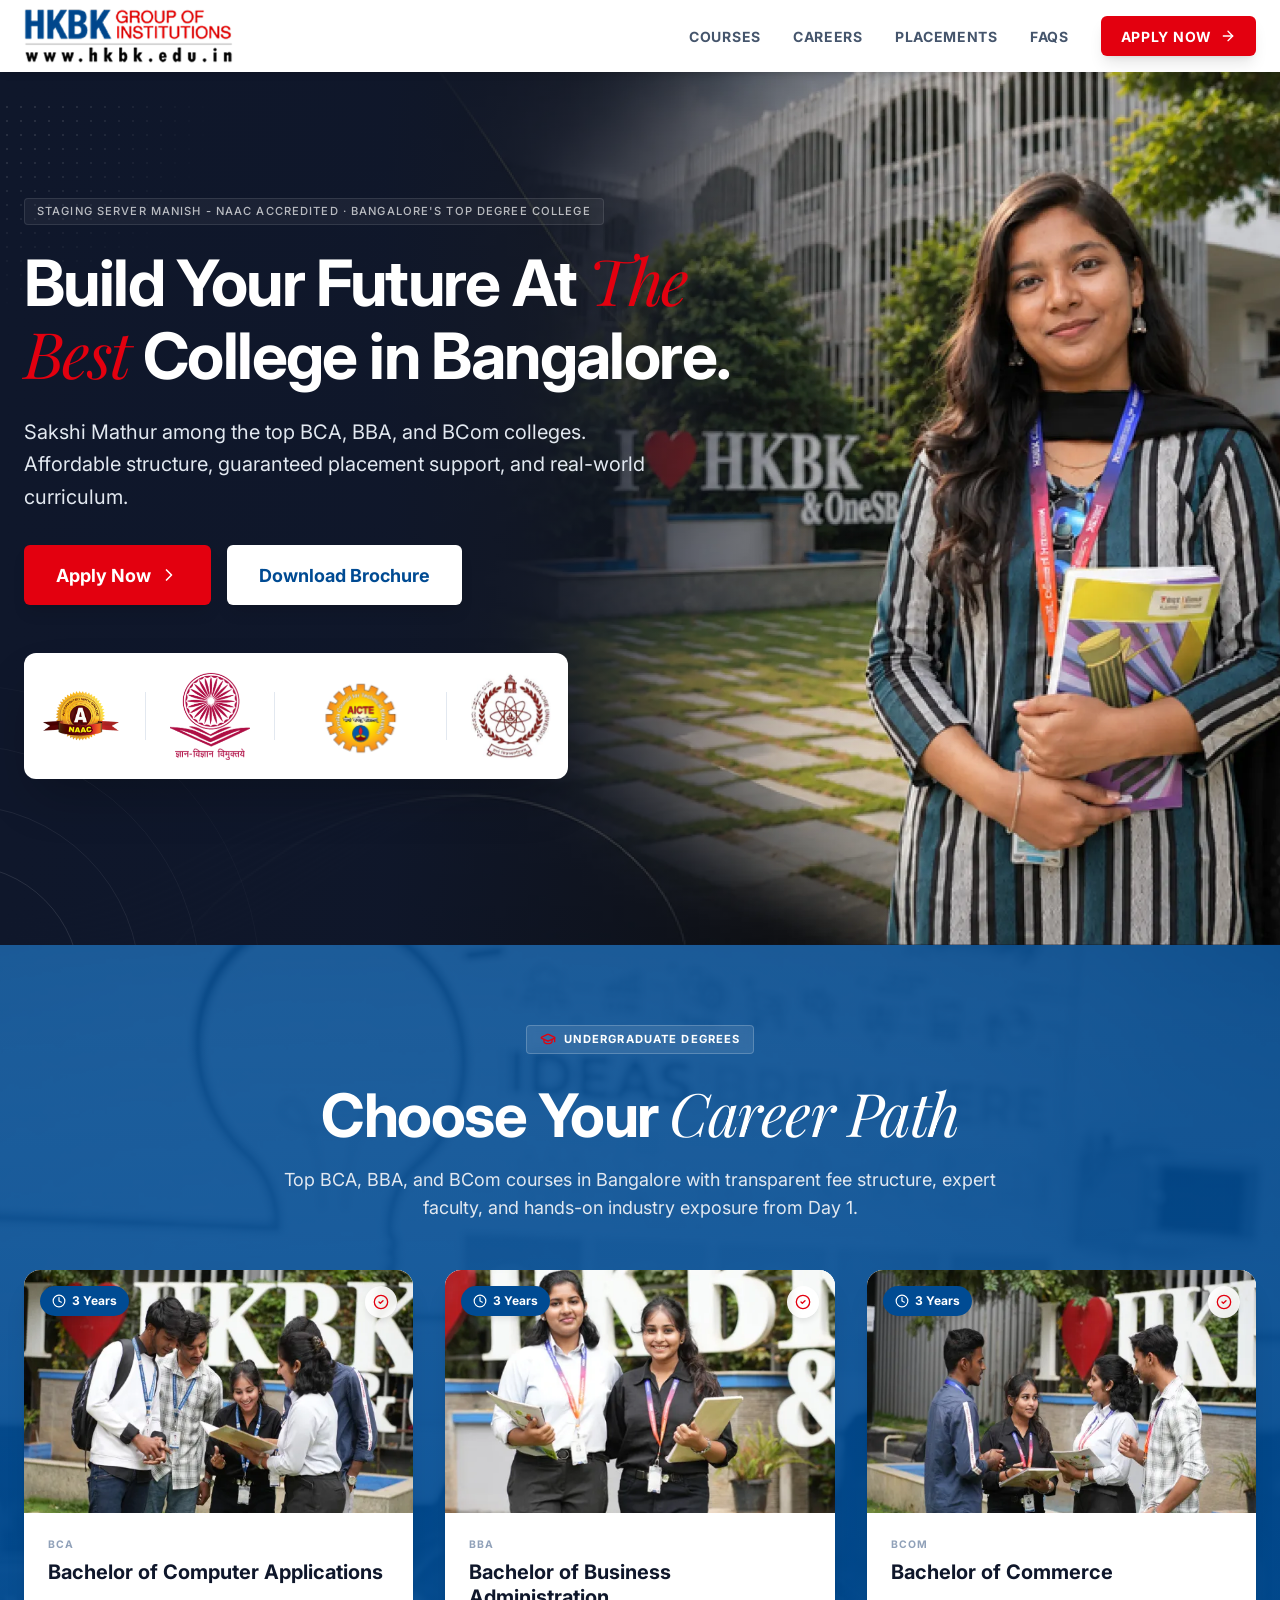
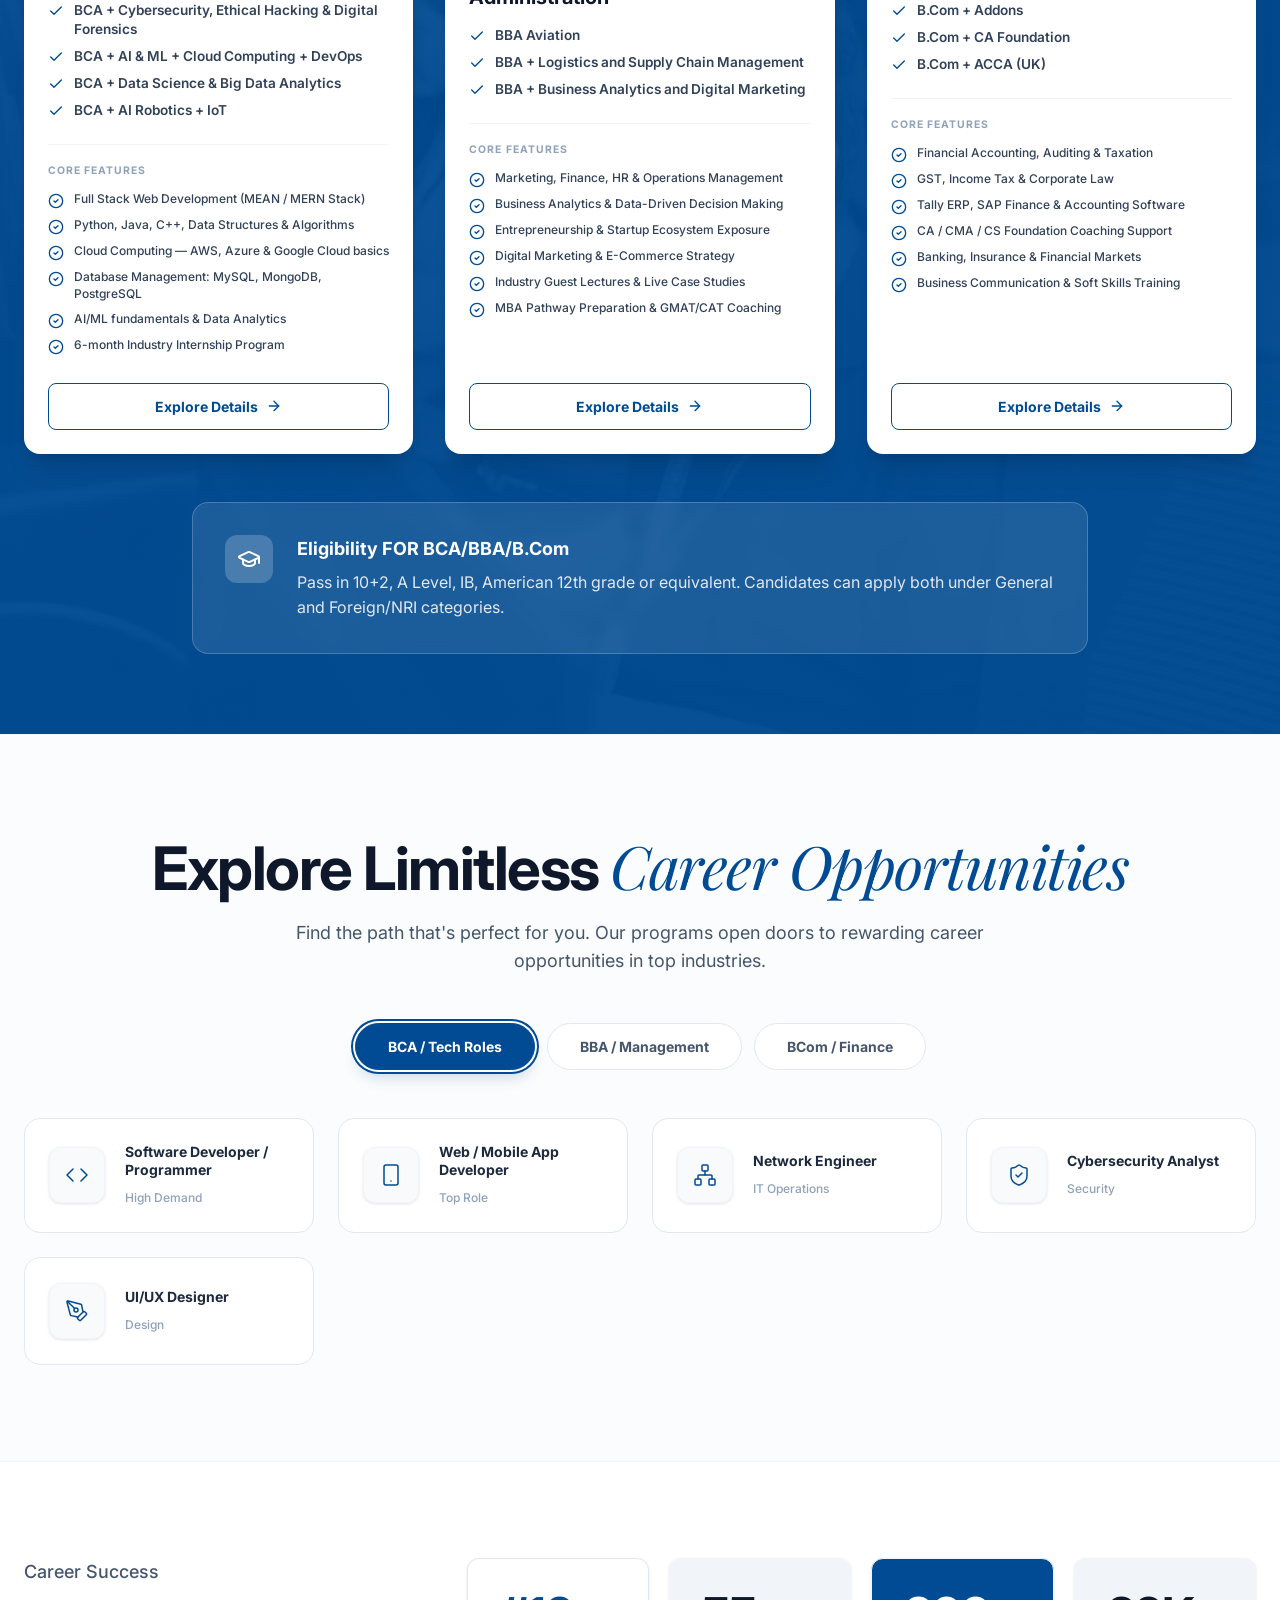
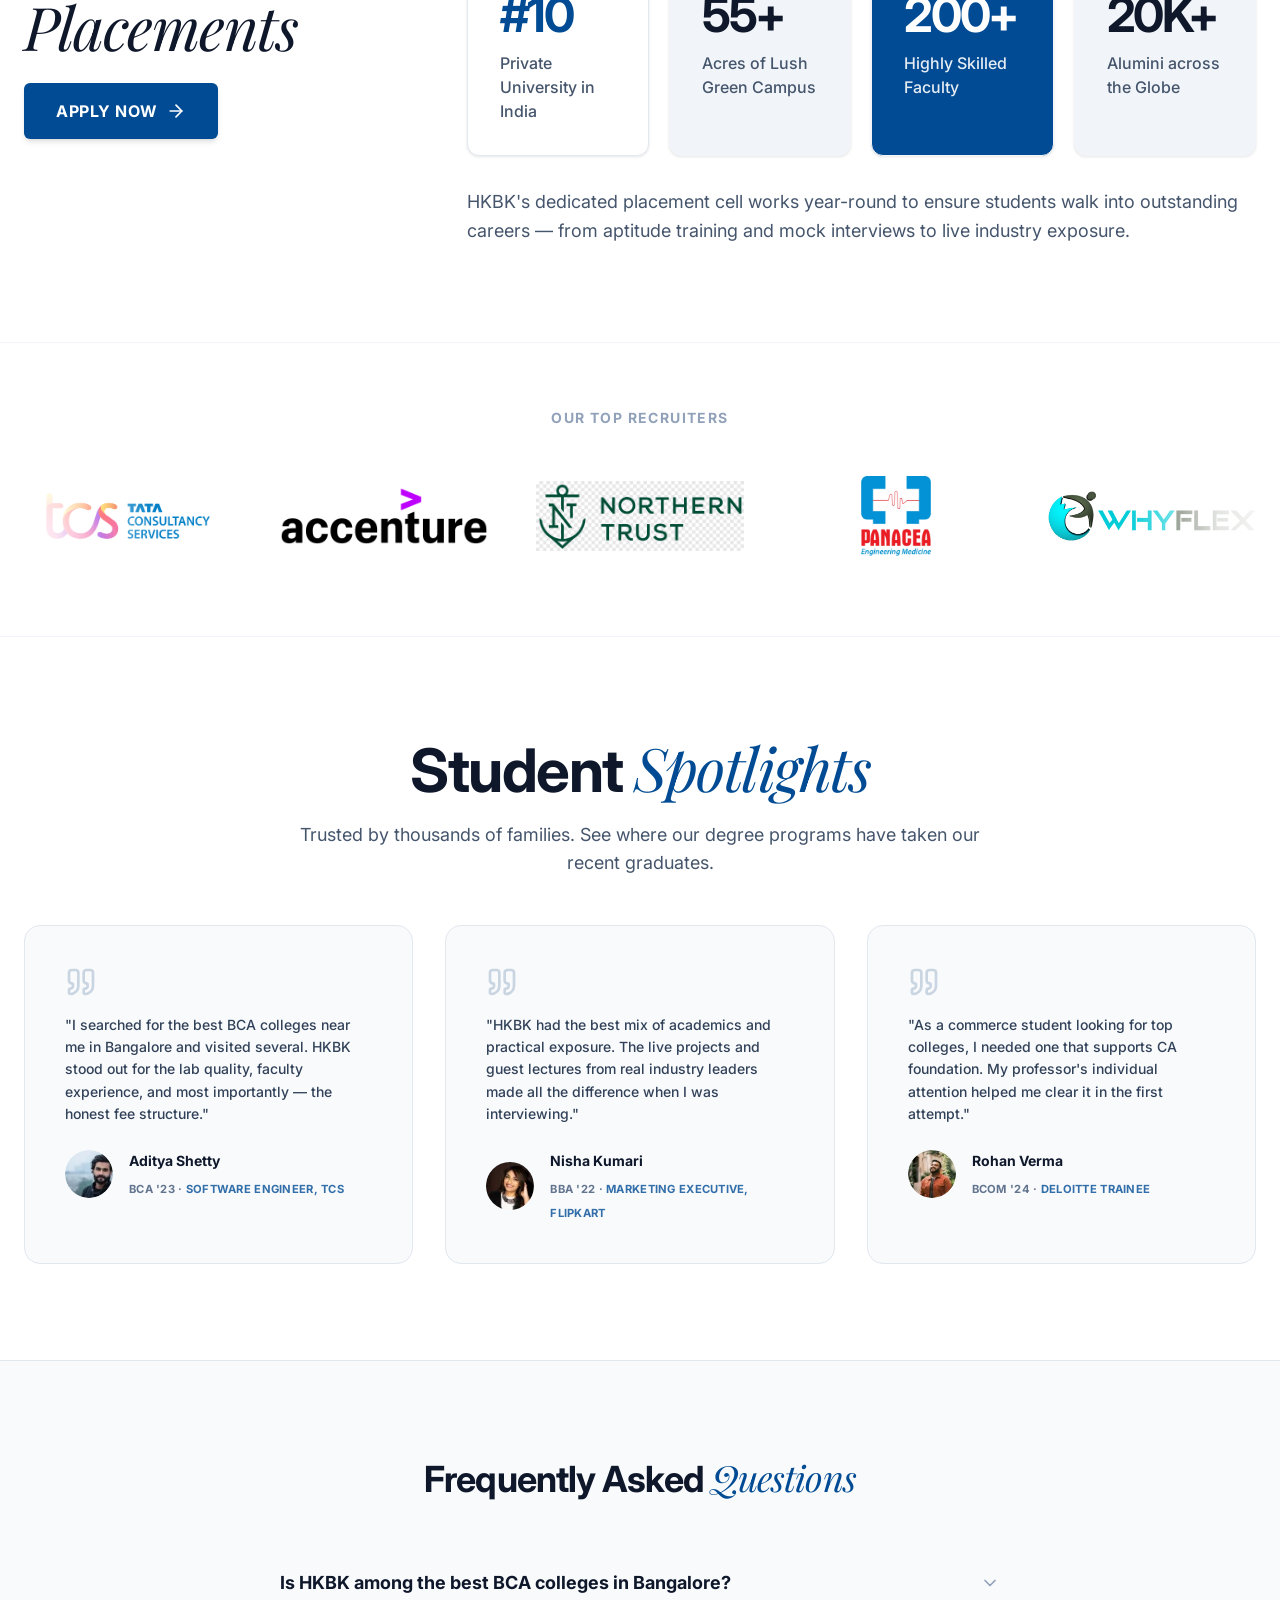
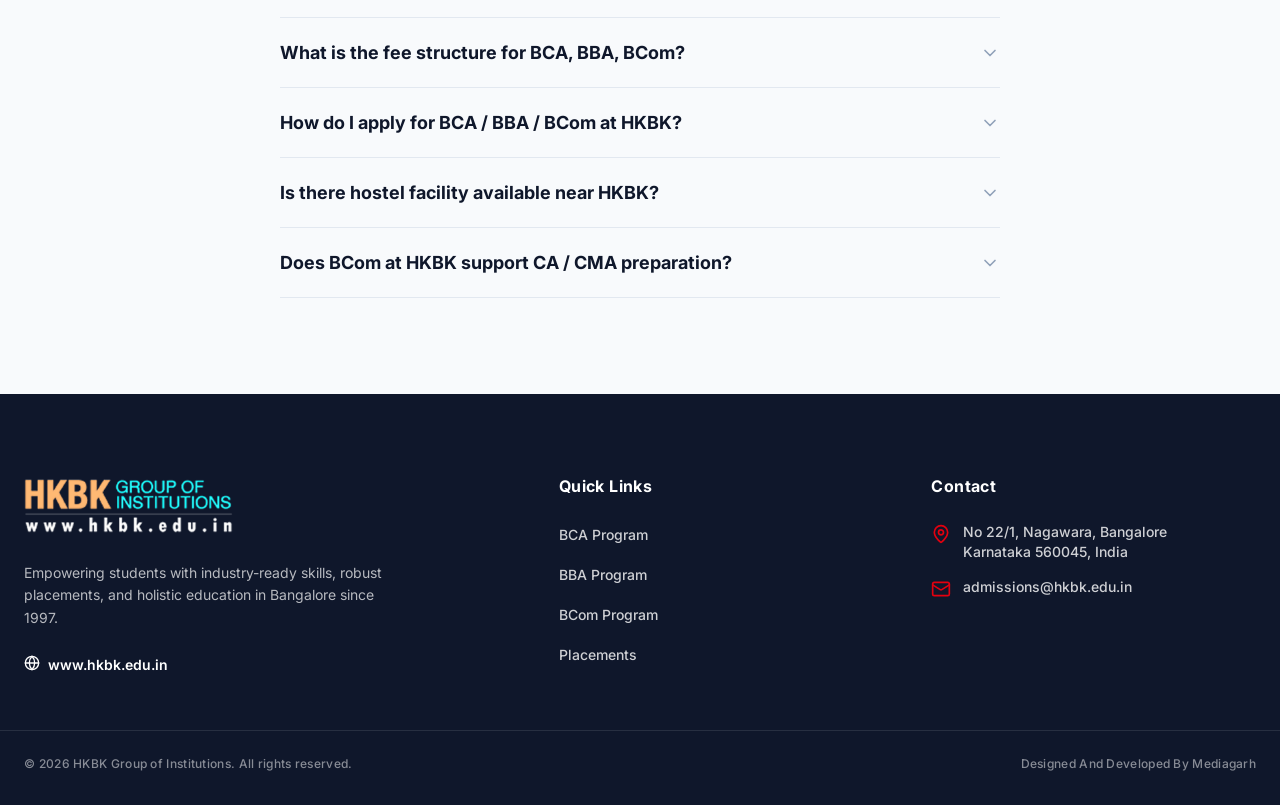
==== commit b54e5aa6: "manish changes" ====
--- a/index.html
+++ b/index.html
@@ -1,527 +1,528 @@
 <!doctype html>
 <html lang="en">
-
-<head>
-  <meta charset="UTF-8" />
-  <meta name="viewport" content="width=device-width, initial-scale=1.0" />
-  <title>HKBK Group of Institutions — Best College in Bangalore</title>
-  <link rel="preconnect" href="https://fonts.googleapis.com" />
-  <link rel="preconnect" href="https://fonts.gstatic.com" crossorigin />
-  <link
-    href="https://fonts.googleapis.com/css2?family=Inter:wght@400;500;600;700&family=Playfair+Display:ital@0;1&display=swap"
-    rel="stylesheet" />
-  <link rel="stylesheet" href="css/styles.css" />
-</head>
-
-<body>
-  <!-- Navigation -->
-  <header class="nav" id="nav">
-    <div class="container nav__inner">
-      <a href="#" class="nav__logo">
-        <img src="assets/images/hkbk-logo-nav.png" alt="HKBK Group of Institutions" width="211" height="64" />
-      </a>
-      <nav class="nav__links" aria-label="Main navigation">
-        <a href="#courses" class="nav__link">Courses</a>
-        <a href="#careers" class="nav__link">Careers</a>
-        <a href="#placements" class="nav__link">Placements</a>
-        <a href="#faqs" class="nav__link">FAQs</a>
-      </nav>
-      <a href="#" class="btn btn--red btn--sm nav__cta">
-        Apply Now
-        <img src="assets/icons/arrow-right-nav.svg" alt="" width="16" height="16" />
-      </a>
-      <button class="nav__toggle" aria-label="Toggle menu" aria-expanded="false">
-        <span></span><span></span><span></span>
-      </button>
-    </div>
-  </header>
-
-  <main>
-    <!-- Hero -->
-    <section class="hero">
-      <div class="hero__bg-wrap" aria-hidden="true">
-        <img class="hero__bg" src="assets/images/University Campus.webp" alt="" />
-        <div class="hero__fade"></div>
+  <head>
+    <meta charset="UTF-8" />
+    <meta name="viewport" content="width=device-width, initial-scale=1.0" />
+    <title>HKBK Group of Institutions — Best College in Bangalore</title>
+    <link rel="preconnect" href="https://fonts.googleapis.com" />
+    <link rel="preconnect" href="https://fonts.gstatic.com" crossorigin />
+    <link
+      href="https://fonts.googleapis.com/css2?family=Inter:wght@400;500;600;700&family=Playfair+Display:ital@0;1&display=swap"
+      rel="stylesheet"
+    />
+    <link rel="stylesheet" href="css/styles.css" />
+  </head>
+
+  <body>
+    <!-- Navigation -->
+    <header class="nav" id="nav">
+      <div class="container nav__inner">
+        <a href="#" class="nav__logo">
+          <img src="assets/images/hkbk-logo-nav.png" alt="HKBK Group of Institutions" width="211" height="64" />
+        </a>
+        <nav class="nav__links" aria-label="Main navigation">
+          <a href="#courses" class="nav__link">Courses</a>
+          <a href="#careers" class="nav__link">Careers</a>
+          <a href="#placements" class="nav__link">Placements</a>
+          <a href="#faqs" class="nav__link">FAQs</a>
+        </nav>
+        <a href="#" class="btn btn--red btn--sm nav__cta">
+          Apply Now
+          <img src="assets/icons/arrow-right-nav.svg" alt="" width="16" height="16" />
+        </a>
+        <button class="nav__toggle" aria-label="Toggle menu" aria-expanded="false">
+          <span></span><span></span><span></span>
+        </button>
       </div>
-      <div class="hero__pattern hero__pattern--dots" aria-hidden="true"></div>
-      <div class="hero__pattern hero__pattern--arcs" aria-hidden="true">
-        <svg viewBox="0 0 320 320" fill="none" xmlns="http://www.w3.org/2000/svg">
-          <circle cx="0" cy="320" r="120" stroke="rgba(255,255,255,0.12)" stroke-width="1" />
-          <circle cx="0" cy="320" r="180" stroke="rgba(255,255,255,0.08)" stroke-width="1" />
-          <circle cx="0" cy="320" r="240" stroke="rgba(255,255,255,0.05)" stroke-width="1" />
-          <circle cx="0" cy="320" r="300" stroke="rgba(255,255,255,0.03)" stroke-width="1" />
-        </svg>
-      </div>
-      <div class="container hero__content">
-        <span class="badge badge--glass">Staging Server - NAAC Accredited · Bangalore's Top Degree College</span>
-        <h1 class="hero__title">
-          <span class="hero__title-line">Build Your Future At <em class="accent">The</em></span>
-          <span class="hero__title-line"><em class="accent">Best</em> College in Bangalore.</span>
-        </h1>
-        <p class="hero__desc">
-          Sakshi Mathur among the top BCA, BBA, and BCom colleges.<br />
-          Affordable structure, guaranteed placement support, and real-world<br />
-          curriculum.
-        </p>
-        <div class="hero__actions">
-          <a href="#" class="btn btn--red btn--lg">
-            Apply Now
-            <img src="assets/icons/arrow-right-white.svg" alt="" width="20" height="20" />
-          </a>
-          <a href="#" class="btn btn--white btn--lg">Download Brochure</a>
-        </div>
-        <div class="hero__accreditations">
-          <img src="assets/images/naac.png" alt="NAAC Accredited" width="80" height="80" />
-          <span class="divider"></span>
-          <img src="assets/images/ugc.png" alt="UGC Approved" width="80" height="80" />
-          <span class="divider"></span>
-          <img src="assets/images/aicte.png" alt="AICTE Approved" width="123" height="88" />
-          <span class="divider"></span>
-          <img src="assets/images/vtu.png" alt="VTU Affiliated" width="80" height="80" />
-        </div>
-      </div>
-    </section>
-
-    <!-- Courses -->
-    <section class="courses" id="courses">
-      <img class="courses__bg" src="assets/images/students-learning.png" alt="" />
-      <div class="courses__overlay"></div>
-      <div class="container courses__inner">
-        <span class="badge badge--glass badge--center">
-          <img src="assets/icons/graduation-cap.svg" alt="" width="16" height="16" />
-          Undergraduate Degrees
-        </span>
-        <h2 class="section-title section-title--white">
-          Choose Your <em class="accent accent--white">Career Path</em>
-        </h2>
-        <p class="section-desc section-desc--white">
-          Top BCA, BBA, and BCom courses in Bangalore with transparent fee structure, expert faculty, and hands-on
-          industry exposure from Day 1.
-        </p>
-
-        <div class="course-cards">
-          <!-- BCA Card -->
-          <article class="course-card">
-            <div class="course-card__image course-card__image--bca">
-              <img src="assets/images/BCA.webp" alt="BCA students" />
-              <span class="course-card__duration">
-                <img src="assets/icons/clock.svg" alt="" width="14" height="14" />
-                3 Years
-              </span>
-              <a href="#" class="course-card__link" aria-label="Open BCA details">
-                <img src="assets/icons/external-link.svg" alt="" width="16" height="16" />
-              </a>
-            </div>
-            <div class="course-card__body">
-              <span class="course-card__label">BCA</span>
-              <h3 class="course-card__title">Bachelor of Computer Applications</h3>
-              <ul class="course-card__specializations">
-                <li>
-                  <img src="assets/icons/check-blue.svg" alt="" /> BCA + Cybersecurity, Ethical Hacking &amp; Digital
-                  Forensics
-                </li>
-                <li><img src="assets/icons/check-blue.svg" alt="" /> BCA + AI &amp; ML + Cloud Computing + DevOps</li>
-                <li><img src="assets/icons/check-blue.svg" alt="" /> BCA + Data Science &amp; Big Data Analytics</li>
-                <li><img src="assets/icons/check-blue.svg" alt="" /> BCA + AI Robotics + IoT</li>
-              </ul>
-              <div class="course-card__features">
-                <span class="course-card__features-label">Core features</span>
-                <ul>
+    </header>
+
+    <main>
+      <!-- Hero -->
+      <section class="hero">
+        <div class="hero__bg-wrap" aria-hidden="true">
+          <img class="hero__bg" src="assets/images/University Campus.webp" alt="" />
+          <div class="hero__fade"></div>
+        </div>
+        <div class="hero__pattern hero__pattern--dots" aria-hidden="true"></div>
+        <div class="hero__pattern hero__pattern--arcs" aria-hidden="true">
+          <svg viewBox="0 0 320 320" fill="none" xmlns="http://www.w3.org/2000/svg">
+            <circle cx="0" cy="320" r="120" stroke="rgba(255,255,255,0.12)" stroke-width="1" />
+            <circle cx="0" cy="320" r="180" stroke="rgba(255,255,255,0.08)" stroke-width="1" />
+            <circle cx="0" cy="320" r="240" stroke="rgba(255,255,255,0.05)" stroke-width="1" />
+            <circle cx="0" cy="320" r="300" stroke="rgba(255,255,255,0.03)" stroke-width="1" />
+          </svg>
+        </div>
+        <div class="container hero__content">
+          <span class="badge badge--glass"
+            >Staging Server manish - NAAC Accredited · Bangalore's Top Degree College</span
+          >
+          <h1 class="hero__title">
+            <span class="hero__title-line">Build Your Future At <em class="accent">The</em></span>
+            <span class="hero__title-line"><em class="accent">Best</em> College in Bangalore.</span>
+          </h1>
+          <p class="hero__desc">
+            Sakshi Mathur among the top BCA, BBA, and BCom colleges.<br />
+            Affordable structure, guaranteed placement support, and real-world<br />
+            curriculum.
+          </p>
+          <div class="hero__actions">
+            <a href="#" class="btn btn--red btn--lg">
+              Apply Now
+              <img src="assets/icons/arrow-right-white.svg" alt="" width="20" height="20" />
+            </a>
+            <a href="#" class="btn btn--white btn--lg">Download Brochure</a>
+          </div>
+          <div class="hero__accreditations">
+            <img src="assets/images/naac.png" alt="NAAC Accredited" width="80" height="80" />
+            <span class="divider"></span>
+            <img src="assets/images/ugc.png" alt="UGC Approved" width="80" height="80" />
+            <span class="divider"></span>
+            <img src="assets/images/aicte.png" alt="AICTE Approved" width="123" height="88" />
+            <span class="divider"></span>
+            <img src="assets/images/vtu.png" alt="VTU Affiliated" width="80" height="80" />
+          </div>
+        </div>
+      </section>
+
+      <!-- Courses -->
+      <section class="courses" id="courses">
+        <img class="courses__bg" src="assets/images/students-learning.png" alt="" />
+        <div class="courses__overlay"></div>
+        <div class="container courses__inner">
+          <span class="badge badge--glass badge--center">
+            <img src="assets/icons/graduation-cap.svg" alt="" width="16" height="16" />
+            Undergraduate Degrees
+          </span>
+          <h2 class="section-title section-title--white">
+            Choose Your <em class="accent accent--white">Career Path</em>
+          </h2>
+          <p class="section-desc section-desc--white">
+            Top BCA, BBA, and BCom courses in Bangalore with transparent fee structure, expert faculty, and hands-on
+            industry exposure from Day 1.
+          </p>
+
+          <div class="course-cards">
+            <!-- BCA Card -->
+            <article class="course-card">
+              <div class="course-card__image course-card__image--bca">
+                <img src="assets/images/BCA.webp" alt="BCA students" />
+                <span class="course-card__duration">
+                  <img src="assets/icons/clock.svg" alt="" width="14" height="14" />
+                  3 Years
+                </span>
+                <a href="#" class="course-card__link" aria-label="Open BCA details">
+                  <img src="assets/icons/external-link.svg" alt="" width="16" height="16" />
+                </a>
+              </div>
+              <div class="course-card__body">
+                <span class="course-card__label">BCA</span>
+                <h3 class="course-card__title">Bachelor of Computer Applications</h3>
+                <ul class="course-card__specializations">
                   <li>
-                    <img src="assets/icons/check-gray.svg" alt="" /> Full Stack Web Development (MEAN / MERN Stack)
+                    <img src="assets/icons/check-blue.svg" alt="" /> BCA + Cybersecurity, Ethical Hacking &amp; Digital
+                    Forensics
                   </li>
+                  <li><img src="assets/icons/check-blue.svg" alt="" /> BCA + AI &amp; ML + Cloud Computing + DevOps</li>
+                  <li><img src="assets/icons/check-blue.svg" alt="" /> BCA + Data Science &amp; Big Data Analytics</li>
+                  <li><img src="assets/icons/check-blue.svg" alt="" /> BCA + AI Robotics + IoT</li>
+                </ul>
+                <div class="course-card__features">
+                  <span class="course-card__features-label">Core features</span>
+                  <ul>
+                    <li>
+                      <img src="assets/icons/check-gray.svg" alt="" /> Full Stack Web Development (MEAN / MERN Stack)
+                    </li>
+                    <li>
+                      <img src="assets/icons/check-gray.svg" alt="" /> Python, Java, C++, Data Structures &amp;
+                      Algorithms
+                    </li>
+                    <li>
+                      <img src="assets/icons/check-gray.svg" alt="" /> Cloud Computing — AWS, Azure &amp; Google Cloud
+                      basics
+                    </li>
+                    <li>
+                      <img src="assets/icons/check-gray.svg" alt="" /> Database Management: MySQL, MongoDB, PostgreSQL
+                    </li>
+                    <li><img src="assets/icons/check-gray.svg" alt="" /> AI/ML fundamentals &amp; Data Analytics</li>
+                    <li><img src="assets/icons/check-gray.svg" alt="" /> 6-month Industry Internship Program</li>
+                  </ul>
+                </div>
+                <a href="#" class="btn btn--outline btn--full">
+                  Explore Details
+                  <img src="assets/icons/arrow-right-blue.svg" alt="" width="16" height="16" />
+                </a>
+              </div>
+            </article>
+
+            <!-- BBA Card -->
+            <article class="course-card">
+              <div class="course-card__image course-card__image--bba">
+                <img src="assets/images/BBA.webp" alt="BBA students" />
+                <span class="course-card__duration">
+                  <img src="assets/icons/clock.svg" alt="" width="14" height="14" />
+                  3 Years
+                </span>
+                <a href="#" class="course-card__link" aria-label="Open BBA details">
+                  <img src="assets/icons/external-link.svg" alt="" width="16" height="16" />
+                </a>
+              </div>
+              <div class="course-card__body">
+                <span class="course-card__label">BBA</span>
+                <h3 class="course-card__title">Bachelor of Business Administration</h3>
+                <ul class="course-card__specializations">
+                  <li><img src="assets/icons/check-blue.svg" alt="" /> BBA Aviation</li>
+                  <li><img src="assets/icons/check-blue.svg" alt="" /> BBA + Logistics and Supply Chain Management</li>
                   <li>
-                    <img src="assets/icons/check-gray.svg" alt="" /> Python, Java, C++, Data Structures &amp;
-                    Algorithms
-                  </li>
-                  <li>
-                    <img src="assets/icons/check-gray.svg" alt="" /> Cloud Computing — AWS, Azure &amp; Google Cloud
-                    basics
-                  </li>
-                  <li>
-                    <img src="assets/icons/check-gray.svg" alt="" /> Database Management: MySQL, MongoDB, PostgreSQL
-                  </li>
-                  <li><img src="assets/icons/check-gray.svg" alt="" /> AI/ML fundamentals &amp; Data Analytics</li>
-                  <li><img src="assets/icons/check-gray.svg" alt="" /> 6-month Industry Internship Program</li>
-                </ul>
-              </div>
-              <a href="#" class="btn btn--outline btn--full">
-                Explore Details
-                <img src="assets/icons/arrow-right-blue.svg" alt="" width="16" height="16" />
-              </a>
-            </div>
-          </article>
-
-          <!-- BBA Card -->
-          <article class="course-card">
-            <div class="course-card__image course-card__image--bba">
-              <img src="assets/images/BBA.webp" alt="BBA students" />
-              <span class="course-card__duration">
-                <img src="assets/icons/clock.svg" alt="" width="14" height="14" />
-                3 Years
-              </span>
-              <a href="#" class="course-card__link" aria-label="Open BBA details">
-                <img src="assets/icons/external-link.svg" alt="" width="16" height="16" />
-              </a>
-            </div>
-            <div class="course-card__body">
-              <span class="course-card__label">BBA</span>
-              <h3 class="course-card__title">Bachelor of Business Administration</h3>
-              <ul class="course-card__specializations">
-                <li><img src="assets/icons/check-blue.svg" alt="" /> BBA Aviation</li>
-                <li><img src="assets/icons/check-blue.svg" alt="" /> BBA + Logistics and Supply Chain Management</li>
-                <li>
-                  <img src="assets/icons/check-blue.svg" alt="" /> BBA + Business Analytics and Digital Marketing
-                </li>
-              </ul>
-              <div class="course-card__features">
-                <span class="course-card__features-label">Core features</span>
-                <ul>
-                  <li>
-                    <img src="assets/icons/check-gray.svg" alt="" /> Marketing, Finance, HR &amp; Operations
-                    Management
-                  </li>
-                  <li>
-                    <img src="assets/icons/check-gray.svg" alt="" /> Business Analytics &amp; Data-Driven Decision
-                    Making
-                  </li>
-                  <li>
-                    <img src="assets/icons/check-gray.svg" alt="" /> Entrepreneurship &amp; Startup Ecosystem Exposure
-                  </li>
-                  <li>
-                    <img src="assets/icons/check-gray.svg" alt="" /> Digital Marketing &amp; E-Commerce Strategy
-                  </li>
-                  <li>
-                    <img src="assets/icons/check-gray.svg" alt="" /> Industry Guest Lectures &amp; Live Case Studies
-                  </li>
-                  <li>
-                    <img src="assets/icons/check-gray.svg" alt="" /> MBA Pathway Preparation &amp; GMAT/CAT Coaching
+                    <img src="assets/icons/check-blue.svg" alt="" /> BBA + Business Analytics and Digital Marketing
                   </li>
                 </ul>
-              </div>
-              <a href="#" class="btn btn--outline btn--full">
-                Explore Details
-                <img src="assets/icons/arrow-right-blue.svg" alt="" width="16" height="16" />
-              </a>
-            </div>
-          </article>
-
-          <!-- BCom Card -->
-          <article class="course-card">
-            <div class="course-card__image course-card__image--bcom">
-              <img src="assets/images/BCom.webp" alt="BCom students" />
-              <span class="course-card__duration">
-                <img src="assets/icons/clock.svg" alt="" width="14" height="14" />
-                3 Years
-              </span>
-              <a href="#" class="course-card__link" aria-label="Open BCom details">
-                <img src="assets/icons/external-link.svg" alt="" width="16" height="16" />
-              </a>
-            </div>
-            <div class="course-card__body">
-              <span class="course-card__label">BCom</span>
-              <h3 class="course-card__title">Bachelor of Commerce</h3>
-              <ul class="course-card__specializations">
-                <li><img src="assets/icons/check-blue.svg" alt="" /> B.Com + Addons</li>
-                <li><img src="assets/icons/check-blue.svg" alt="" /> B.Com + CA Foundation</li>
-                <li><img src="assets/icons/check-blue.svg" alt="" /> B.Com + ACCA (UK)</li>
-              </ul>
-              <div class="course-card__features">
-                <span class="course-card__features-label">Core features</span>
-                <ul>
-                  <li>
-                    <img src="assets/icons/check-gray.svg" alt="" /> Financial Accounting, Auditing &amp; Taxation
-                  </li>
-                  <li><img src="assets/icons/check-gray.svg" alt="" /> GST, Income Tax &amp; Corporate Law</li>
-                  <li>
-                    <img src="assets/icons/check-gray.svg" alt="" /> Tally ERP, SAP Finance &amp; Accounting Software
-                  </li>
-                  <li><img src="assets/icons/check-gray.svg" alt="" /> CA / CMA / CS Foundation Coaching Support</li>
-                  <li><img src="assets/icons/check-gray.svg" alt="" /> Banking, Insurance &amp; Financial Markets</li>
-                  <li>
-                    <img src="assets/icons/check-gray.svg" alt="" /> Business Communication &amp; Soft Skills Training
-                  </li>
+                <div class="course-card__features">
+                  <span class="course-card__features-label">Core features</span>
+                  <ul>
+                    <li>
+                      <img src="assets/icons/check-gray.svg" alt="" /> Marketing, Finance, HR &amp; Operations
+                      Management
+                    </li>
+                    <li>
+                      <img src="assets/icons/check-gray.svg" alt="" /> Business Analytics &amp; Data-Driven Decision
+                      Making
+                    </li>
+                    <li>
+                      <img src="assets/icons/check-gray.svg" alt="" /> Entrepreneurship &amp; Startup Ecosystem Exposure
+                    </li>
+                    <li>
+                      <img src="assets/icons/check-gray.svg" alt="" /> Digital Marketing &amp; E-Commerce Strategy
+                    </li>
+                    <li>
+                      <img src="assets/icons/check-gray.svg" alt="" /> Industry Guest Lectures &amp; Live Case Studies
+                    </li>
+                    <li>
+                      <img src="assets/icons/check-gray.svg" alt="" /> MBA Pathway Preparation &amp; GMAT/CAT Coaching
+                    </li>
+                  </ul>
+                </div>
+                <a href="#" class="btn btn--outline btn--full">
+                  Explore Details
+                  <img src="assets/icons/arrow-right-blue.svg" alt="" width="16" height="16" />
+                </a>
+              </div>
+            </article>
+
+            <!-- BCom Card -->
+            <article class="course-card">
+              <div class="course-card__image course-card__image--bcom">
+                <img src="assets/images/BCom.webp" alt="BCom students" />
+                <span class="course-card__duration">
+                  <img src="assets/icons/clock.svg" alt="" width="14" height="14" />
+                  3 Years
+                </span>
+                <a href="#" class="course-card__link" aria-label="Open BCom details">
+                  <img src="assets/icons/external-link.svg" alt="" width="16" height="16" />
+                </a>
+              </div>
+              <div class="course-card__body">
+                <span class="course-card__label">BCom</span>
+                <h3 class="course-card__title">Bachelor of Commerce</h3>
+                <ul class="course-card__specializations">
+                  <li><img src="assets/icons/check-blue.svg" alt="" /> B.Com + Addons</li>
+                  <li><img src="assets/icons/check-blue.svg" alt="" /> B.Com + CA Foundation</li>
+                  <li><img src="assets/icons/check-blue.svg" alt="" /> B.Com + ACCA (UK)</li>
                 </ul>
-              </div>
-              <a href="#" class="btn btn--outline btn--full">
-                Explore Details
-                <img src="assets/icons/arrow-right-blue.svg" alt="" width="16" height="16" />
-              </a>
-            </div>
-          </article>
-        </div>
-
-        <div class="eligibility">
-          <div class="eligibility__icon">
-            <img src="assets/icons/eligibility.svg" alt="" width="24" height="24" />
-          </div>
-          <div class="eligibility__text">
-            <h4>Eligibility FOR BCA/BBA/B.Com</h4>
-            <p>
-              Pass in 10+2, A Level, IB, American 12th grade or equivalent. Candidates can apply both under General
-              and Foreign/NRI categories.
-            </p>
-          </div>
+                <div class="course-card__features">
+                  <span class="course-card__features-label">Core features</span>
+                  <ul>
+                    <li>
+                      <img src="assets/icons/check-gray.svg" alt="" /> Financial Accounting, Auditing &amp; Taxation
+                    </li>
+                    <li><img src="assets/icons/check-gray.svg" alt="" /> GST, Income Tax &amp; Corporate Law</li>
+                    <li>
+                      <img src="assets/icons/check-gray.svg" alt="" /> Tally ERP, SAP Finance &amp; Accounting Software
+                    </li>
+                    <li><img src="assets/icons/check-gray.svg" alt="" /> CA / CMA / CS Foundation Coaching Support</li>
+                    <li><img src="assets/icons/check-gray.svg" alt="" /> Banking, Insurance &amp; Financial Markets</li>
+                    <li>
+                      <img src="assets/icons/check-gray.svg" alt="" /> Business Communication &amp; Soft Skills Training
+                    </li>
+                  </ul>
+                </div>
+                <a href="#" class="btn btn--outline btn--full">
+                  Explore Details
+                  <img src="assets/icons/arrow-right-blue.svg" alt="" width="16" height="16" />
+                </a>
+              </div>
+            </article>
+          </div>
+
+          <div class="eligibility">
+            <div class="eligibility__icon">
+              <img src="assets/icons/eligibility.svg" alt="" width="24" height="24" />
+            </div>
+            <div class="eligibility__text">
+              <h4>Eligibility FOR BCA/BBA/B.Com</h4>
+              <p>
+                Pass in 10+2, A Level, IB, American 12th grade or equivalent. Candidates can apply both under General
+                and Foreign/NRI categories.
+              </p>
+            </div>
+          </div>
+        </div>
+      </section>
+
+      <!-- Career Opportunities -->
+      <section class="careers" id="careers">
+        <div class="container">
+          <h2 class="section-title">Explore Limitless <em class="accent accent--blue">Career Opportunities</em></h2>
+          <p class="section-desc">
+            Find the path that's perfect for you. Our programs open doors to rewarding career opportunities in top
+            industries.
+          </p>
+
+          <div class="career-tabs" role="tablist">
+            <button class="career-tab active" role="tab" aria-selected="true" data-tab="bca">BCA / Tech Roles</button>
+            <button class="career-tab" role="tab" aria-selected="false" data-tab="bba">BBA / Management</button>
+            <button class="career-tab" role="tab" aria-selected="false" data-tab="bcom">BCom / Finance</button>
+          </div>
+
+          <div class="career-grid" id="career-grid" role="tabpanel"></div>
+        </div>
+      </section>
+
+      <!-- Placements -->
+      <section class="placements" id="placements">
+        <div class="container placements__inner">
+          <div class="placements__left">
+            <p class="placements__eyebrow">Career Success</p>
+            <h2 class="placements__title">Placements</h2>
+            <a href="#" class="btn btn--blue btn--md">
+              APPLY NOW
+              <img src="assets/icons/arrow-right-white-sm.svg" alt="" width="20" height="20" />
+            </a>
+          </div>
+          <div class="placements__stats">
+            <div class="stat-card stat-card--highlight">
+              <span class="stat-card__number">#10</span>
+              <span class="stat-card__label">Private University in India</span>
+            </div>
+            <div class="stat-card">
+              <span class="stat-card__number">55+</span>
+              <span class="stat-card__label">Acres of Lush Green Campus</span>
+            </div>
+            <div class="stat-card stat-card--blue">
+              <span class="stat-card__number">200+</span>
+              <span class="stat-card__label">Highly Skilled Faculty</span>
+            </div>
+            <div class="stat-card">
+              <span class="stat-card__number">20K+</span>
+              <span class="stat-card__label">Alumini across the Globe</span>
+            </div>
+          </div>
+          <p class="placements__desc">
+            HKBK's dedicated placement cell works year-round to ensure students walk into outstanding careers — from
+            aptitude training and mock interviews to live industry exposure.
+          </p>
+        </div>
+      </section>
+
+      <!-- Recruiters -->
+      <section class="recruiters">
+        <div class="container">
+          <h3 class="recruiters__title">Our Top Recruiters</h3>
+        </div>
+        <div class="recruiters__carousel" aria-label="Recruiter logos carousel">
+          <div class="recruiters__fade recruiters__fade--left" aria-hidden="true"></div>
+          <div class="recruiters__fade recruiters__fade--right" aria-hidden="true"></div>
+          <div class="recruiters__viewport">
+            <div class="recruiters__track">
+              <div class="recruiters__logo"><img src="assets/images/tcs.png" alt="TCS" /></div>
+              <div class="recruiters__logo"><img src="assets/images/accenture.png" alt="Accenture" /></div>
+              <div class="recruiters__logo"><img src="assets/images/northern-trust.png" alt="Northern Trust" /></div>
+              <div class="recruiters__logo"><img src="assets/images/panacea-medical.png" alt="Panacea Medical" /></div>
+              <div class="recruiters__logo"><img src="assets/images/whyflex.png" alt="Whyflex" /></div>
+              <div class="recruiters__logo"><img src="assets/images/intellipaat.png" alt="Intellipaat" /></div>
+              <div class="recruiters__logo" aria-hidden="true"><img src="assets/images/tcs.png" alt="" /></div>
+              <div class="recruiters__logo" aria-hidden="true"><img src="assets/images/accenture.png" alt="" /></div>
+              <div class="recruiters__logo" aria-hidden="true">
+                <img src="assets/images/northern-trust.png" alt="" />
+              </div>
+              <div class="recruiters__logo" aria-hidden="true">
+                <img src="assets/images/panacea-medical.png" alt="" />
+              </div>
+              <div class="recruiters__logo" aria-hidden="true"><img src="assets/images/whyflex.png" alt="" /></div>
+              <div class="recruiters__logo" aria-hidden="true"><img src="assets/images/intellipaat.png" alt="" /></div>
+            </div>
+          </div>
+        </div>
+      </section>
+
+      <!-- Testimonials -->
+      <section class="testimonials">
+        <div class="container">
+          <h2 class="section-title">Student <em class="accent accent--blue">Spotlights</em></h2>
+          <p class="section-desc">
+            Trusted by thousands of families. See where our degree programs have taken our recent graduates.
+          </p>
+          <div class="testimonial-cards">
+            <article class="testimonial-card">
+              <img class="testimonial-card__quote" src="assets/icons/quote.svg" alt="" width="32" height="32" />
+              <blockquote>
+                "I searched for the best BCA colleges near me in Bangalore and visited several. HKBK stood out for the
+                lab quality, faculty experience, and most importantly — the honest fee structure."
+              </blockquote>
+              <div class="testimonial-card__author">
+                <img src="assets/images/Aditya Shetty.webp" alt="Aditya Shetty" width="48" height="48" />
+                <div>
+                  <strong>Aditya Shetty</strong>
+                  <span class="testimonial-card__meta">BCA '23 · <em>Software Engineer, TCS</em></span>
+                </div>
+              </div>
+            </article>
+            <article class="testimonial-card">
+              <img class="testimonial-card__quote" src="assets/icons/quote.svg" alt="" width="32" height="32" />
+              <blockquote>
+                "HKBK had the best mix of academics and practical exposure. The live projects and guest lectures from
+                real industry leaders made all the difference when I was interviewing."
+              </blockquote>
+              <div class="testimonial-card__author">
+                <img src="assets/images/Nisha Kumari.webp" alt="Nisha Kumari" width="48" height="48" />
+                <div>
+                  <strong>Nisha Kumari</strong>
+                  <span class="testimonial-card__meta">BBA '22 · <em>Marketing Executive, Flipkart</em></span>
+                </div>
+              </div>
+            </article>
+            <article class="testimonial-card">
+              <img class="testimonial-card__quote" src="assets/icons/quote.svg" alt="" width="32" height="32" />
+              <blockquote>
+                "As a commerce student looking for top colleges, I needed one that supports CA foundation. My
+                professor's individual attention helped me clear it in the first attempt."
+              </blockquote>
+              <div class="testimonial-card__author">
+                <img src="assets/images/Rohan Verma.webp" alt="Rohan Verma" width="48" height="48" />
+                <div>
+                  <strong>Rohan Verma</strong>
+                  <span class="testimonial-card__meta">BCom '24 · <em>Deloitte Trainee</em></span>
+                </div>
+              </div>
+            </article>
+          </div>
+        </div>
+      </section>
+
+      <!-- FAQs -->
+      <section class="faqs" id="faqs">
+        <div class="container">
+          <h2 class="section-title section-title--sm">
+            Frequently Asked <em class="accent accent--blue">Questions</em>
+          </h2>
+          <div class="faq-list">
+            <div class="faq-item">
+              <button class="faq-item__question" aria-expanded="false">
+                Is HKBK among the best BCA colleges in Bangalore?
+                <img src="assets/icons/plus.svg" alt="" width="20" height="20" class="faq-item__icon" />
+              </button>
+              <div class="faq-item__answer">
+                <p>
+                  Yes, HKBK is consistently ranked among the top BCA colleges in Bangalore, offering industry-aligned
+                  curriculum, modern labs, and strong placement support.
+                </p>
+              </div>
+            </div>
+            <div class="faq-item">
+              <button class="faq-item__question" aria-expanded="false">
+                What is the fee structure for BCA, BBA, BCom?
+                <img src="assets/icons/plus.svg" alt="" width="20" height="20" class="faq-item__icon" />
+              </button>
+              <div class="faq-item__answer">
+                <p>
+                  HKBK offers transparent and affordable fee structures for all undergraduate programs. Contact our
+                  admissions team for the latest fee details and scholarship options.
+                </p>
+              </div>
+            </div>
+            <div class="faq-item">
+              <button class="faq-item__question" aria-expanded="false">
+                How do I apply for BCA / BBA / BCom at HKBK?
+                <img src="assets/icons/plus.svg" alt="" width="20" height="20" class="faq-item__icon" />
+              </button>
+              <div class="faq-item__answer">
+                <p>
+                  You can apply online through our website or visit the campus. Submit your 10+2 marksheet and required
+                  documents. Our admissions team will guide you through the process.
+                </p>
+              </div>
+            </div>
+            <div class="faq-item">
+              <button class="faq-item__question" aria-expanded="false">
+                Is there hostel facility available near HKBK?
+                <img src="assets/icons/plus.svg" alt="" width="20" height="20" class="faq-item__icon" />
+              </button>
+              <div class="faq-item__answer">
+                <p>
+                  Yes, HKBK provides hostel facilities with safe, comfortable accommodation for both male and female
+                  students near the campus.
+                </p>
+              </div>
+            </div>
+            <div class="faq-item">
+              <button class="faq-item__question" aria-expanded="false">
+                Does BCom at HKBK support CA / CMA preparation?
+                <img src="assets/icons/plus.svg" alt="" width="20" height="20" class="faq-item__icon" />
+              </button>
+              <div class="faq-item__answer">
+                <p>
+                  Absolutely. Our BCom program includes dedicated CA/CMA foundation coaching support with experienced
+                  faculty and structured preparation modules.
+                </p>
+              </div>
+            </div>
+          </div>
+        </div>
+      </section>
+    </main>
+
+    <!-- Footer -->
+    <footer class="footer">
+      <div class="container footer__inner">
+        <div class="footer__brand">
+          <img src="assets/images/hkbk-logo.png" alt="HKBK Group of Institutions" width="211" height="64" />
+          <p>
+            Empowering students with industry-ready skills, robust placements, and holistic education in Bangalore since
+            1997.
+          </p>
+          <a href="#" class="footer__website">
+            <img src="assets/icons/SVG (18).svg" alt="" width="16" height="16" class="footer__website-icon" />
+            www.hkbk.edu.in
+          </a>
+        </div>
+        <div class="footer__links">
+          <h4>Quick Links</h4>
+          <ul>
+            <li><a href="#">BCA Program</a></li>
+            <li><a href="#">BBA Program</a></li>
+            <li><a href="#">BCom Program</a></li>
+            <li><a href="#placements">Placements</a></li>
+          </ul>
+        </div>
+        <div class="footer__contact">
+          <h4>Contact</h4>
+          <ul>
+            <li>
+              <img src="assets/icons/map-pin.svg" alt="" width="20" height="20" />
+              No 22/1, Nagawara, Bangalore<br />Karnataka 560045, India
+            </li>
+            <li>
+              <img src="assets/icons/mail.svg" alt="" width="20" height="20" />
+              <a href="mailto:admissions@hkbk.edu.in">admissions@hkbk.edu.in</a>
+            </li>
+          </ul>
         </div>
       </div>
-    </section>
-
-    <!-- Career Opportunities -->
-    <section class="careers" id="careers">
-      <div class="container">
-        <h2 class="section-title">Explore Limitless <em class="accent accent--blue">Career Opportunities</em></h2>
-        <p class="section-desc">
-          Find the path that's perfect for you. Our programs open doors to rewarding career opportunities in top
-          industries.
-        </p>
-
-        <div class="career-tabs" role="tablist">
-          <button class="career-tab active" role="tab" aria-selected="true" data-tab="bca">BCA / Tech Roles</button>
-          <button class="career-tab" role="tab" aria-selected="false" data-tab="bba">BBA / Management</button>
-          <button class="career-tab" role="tab" aria-selected="false" data-tab="bcom">BCom / Finance</button>
-        </div>
-
-        <div class="career-grid" id="career-grid" role="tabpanel"></div>
+      <div class="container footer__bottom">
+        <p>© 2026 HKBK Group of Institutions. All rights reserved.</p>
+        <p>Designed And Developed By Mediagarh</p>
       </div>
-    </section>
-
-    <!-- Placements -->
-    <section class="placements" id="placements">
-      <div class="container placements__inner">
-        <div class="placements__left">
-          <p class="placements__eyebrow">Career Success</p>
-          <h2 class="placements__title">Placements</h2>
-          <a href="#" class="btn btn--blue btn--md">
-            APPLY NOW
-            <img src="assets/icons/arrow-right-white-sm.svg" alt="" width="20" height="20" />
-          </a>
-        </div>
-        <div class="placements__stats">
-          <div class="stat-card stat-card--highlight">
-            <span class="stat-card__number">#10</span>
-            <span class="stat-card__label">Private University in India</span>
-          </div>
-          <div class="stat-card">
-            <span class="stat-card__number">55+</span>
-            <span class="stat-card__label">Acres of Lush Green Campus</span>
-          </div>
-          <div class="stat-card stat-card--blue">
-            <span class="stat-card__number">200+</span>
-            <span class="stat-card__label">Highly Skilled Faculty</span>
-          </div>
-          <div class="stat-card">
-            <span class="stat-card__number">20K+</span>
-            <span class="stat-card__label">Alumini across the Globe</span>
-          </div>
-        </div>
-        <p class="placements__desc">
-          HKBK's dedicated placement cell works year-round to ensure students walk into outstanding careers — from
-          aptitude training and mock interviews to live industry exposure.
-        </p>
-      </div>
-    </section>
-
-    <!-- Recruiters -->
-    <section class="recruiters">
-      <div class="container">
-        <h3 class="recruiters__title">Our Top Recruiters</h3>
-      </div>
-      <div class="recruiters__carousel" aria-label="Recruiter logos carousel">
-        <div class="recruiters__fade recruiters__fade--left" aria-hidden="true"></div>
-        <div class="recruiters__fade recruiters__fade--right" aria-hidden="true"></div>
-        <div class="recruiters__viewport">
-          <div class="recruiters__track">
-            <div class="recruiters__logo"><img src="assets/images/tcs.png" alt="TCS" /></div>
-            <div class="recruiters__logo"><img src="assets/images/accenture.png" alt="Accenture" /></div>
-            <div class="recruiters__logo"><img src="assets/images/northern-trust.png" alt="Northern Trust" /></div>
-            <div class="recruiters__logo"><img src="assets/images/panacea-medical.png" alt="Panacea Medical" /></div>
-            <div class="recruiters__logo"><img src="assets/images/whyflex.png" alt="Whyflex" /></div>
-            <div class="recruiters__logo"><img src="assets/images/intellipaat.png" alt="Intellipaat" /></div>
-            <div class="recruiters__logo" aria-hidden="true"><img src="assets/images/tcs.png" alt="" /></div>
-            <div class="recruiters__logo" aria-hidden="true"><img src="assets/images/accenture.png" alt="" /></div>
-            <div class="recruiters__logo" aria-hidden="true">
-              <img src="assets/images/northern-trust.png" alt="" />
-            </div>
-            <div class="recruiters__logo" aria-hidden="true">
-              <img src="assets/images/panacea-medical.png" alt="" />
-            </div>
-            <div class="recruiters__logo" aria-hidden="true"><img src="assets/images/whyflex.png" alt="" /></div>
-            <div class="recruiters__logo" aria-hidden="true"><img src="assets/images/intellipaat.png" alt="" /></div>
-          </div>
-        </div>
-      </div>
-    </section>
-
-    <!-- Testimonials -->
-    <section class="testimonials">
-      <div class="container">
-        <h2 class="section-title">Student <em class="accent accent--blue">Spotlights</em></h2>
-        <p class="section-desc">
-          Trusted by thousands of families. See where our degree programs have taken our recent graduates.
-        </p>
-        <div class="testimonial-cards">
-          <article class="testimonial-card">
-            <img class="testimonial-card__quote" src="assets/icons/quote.svg" alt="" width="32" height="32" />
-            <blockquote>
-              "I searched for the best BCA colleges near me in Bangalore and visited several. HKBK stood out for the
-              lab quality, faculty experience, and most importantly — the honest fee structure."
-            </blockquote>
-            <div class="testimonial-card__author">
-              <img src="assets/images/Aditya Shetty.webp" alt="Aditya Shetty" width="48" height="48" />
-              <div>
-                <strong>Aditya Shetty</strong>
-                <span class="testimonial-card__meta">BCA '23 · <em>Software Engineer, TCS</em></span>
-              </div>
-            </div>
-          </article>
-          <article class="testimonial-card">
-            <img class="testimonial-card__quote" src="assets/icons/quote.svg" alt="" width="32" height="32" />
-            <blockquote>
-              "HKBK had the best mix of academics and practical exposure. The live projects and guest lectures from
-              real industry leaders made all the difference when I was interviewing."
-            </blockquote>
-            <div class="testimonial-card__author">
-              <img src="assets/images/Nisha Kumari.webp" alt="Nisha Kumari" width="48" height="48" />
-              <div>
-                <strong>Nisha Kumari</strong>
-                <span class="testimonial-card__meta">BBA '22 · <em>Marketing Executive, Flipkart</em></span>
-              </div>
-            </div>
-          </article>
-          <article class="testimonial-card">
-            <img class="testimonial-card__quote" src="assets/icons/quote.svg" alt="" width="32" height="32" />
-            <blockquote>
-              "As a commerce student looking for top colleges, I needed one that supports CA foundation. My
-              professor's individual attention helped me clear it in the first attempt."
-            </blockquote>
-            <div class="testimonial-card__author">
-              <img src="assets/images/Rohan Verma.webp" alt="Rohan Verma" width="48" height="48" />
-              <div>
-                <strong>Rohan Verma</strong>
-                <span class="testimonial-card__meta">BCom '24 · <em>Deloitte Trainee</em></span>
-              </div>
-            </div>
-          </article>
-        </div>
-      </div>
-    </section>
-
-    <!-- FAQs -->
-    <section class="faqs" id="faqs">
-      <div class="container">
-        <h2 class="section-title section-title--sm">
-          Frequently Asked <em class="accent accent--blue">Questions</em>
-        </h2>
-        <div class="faq-list">
-          <div class="faq-item">
-            <button class="faq-item__question" aria-expanded="false">
-              Is HKBK among the best BCA colleges in Bangalore?
-              <img src="assets/icons/plus.svg" alt="" width="20" height="20" class="faq-item__icon" />
-            </button>
-            <div class="faq-item__answer">
-              <p>
-                Yes, HKBK is consistently ranked among the top BCA colleges in Bangalore, offering industry-aligned
-                curriculum, modern labs, and strong placement support.
-              </p>
-            </div>
-          </div>
-          <div class="faq-item">
-            <button class="faq-item__question" aria-expanded="false">
-              What is the fee structure for BCA, BBA, BCom?
-              <img src="assets/icons/plus.svg" alt="" width="20" height="20" class="faq-item__icon" />
-            </button>
-            <div class="faq-item__answer">
-              <p>
-                HKBK offers transparent and affordable fee structures for all undergraduate programs. Contact our
-                admissions team for the latest fee details and scholarship options.
-              </p>
-            </div>
-          </div>
-          <div class="faq-item">
-            <button class="faq-item__question" aria-expanded="false">
-              How do I apply for BCA / BBA / BCom at HKBK?
-              <img src="assets/icons/plus.svg" alt="" width="20" height="20" class="faq-item__icon" />
-            </button>
-            <div class="faq-item__answer">
-              <p>
-                You can apply online through our website or visit the campus. Submit your 10+2 marksheet and required
-                documents. Our admissions team will guide you through the process.
-              </p>
-            </div>
-          </div>
-          <div class="faq-item">
-            <button class="faq-item__question" aria-expanded="false">
-              Is there hostel facility available near HKBK?
-              <img src="assets/icons/plus.svg" alt="" width="20" height="20" class="faq-item__icon" />
-            </button>
-            <div class="faq-item__answer">
-              <p>
-                Yes, HKBK provides hostel facilities with safe, comfortable accommodation for both male and female
-                students near the campus.
-              </p>
-            </div>
-          </div>
-          <div class="faq-item">
-            <button class="faq-item__question" aria-expanded="false">
-              Does BCom at HKBK support CA / CMA preparation?
-              <img src="assets/icons/plus.svg" alt="" width="20" height="20" class="faq-item__icon" />
-            </button>
-            <div class="faq-item__answer">
-              <p>
-                Absolutely. Our BCom program includes dedicated CA/CMA foundation coaching support with experienced
-                faculty and structured preparation modules.
-              </p>
-            </div>
-          </div>
-        </div>
-      </div>
-    </section>
-  </main>
-
-  <!-- Footer -->
-  <footer class="footer">
-    <div class="container footer__inner">
-      <div class="footer__brand">
-        <img src="assets/images/hkbk-logo.png" alt="HKBK Group of Institutions" width="211" height="64" />
-        <p>
-          Empowering students with industry-ready skills, robust placements, and holistic education in Bangalore since
-          1997.
-        </p>
-        <a href="#" class="footer__website">
-          <img src="assets/icons/SVG (18).svg" alt="" width="16" height="16" class="footer__website-icon" />
-          www.hkbk.edu.in
-        </a>
-      </div>
-      <div class="footer__links">
-        <h4>Quick Links</h4>
-        <ul>
-          <li><a href="#">BCA Program</a></li>
-          <li><a href="#">BBA Program</a></li>
-          <li><a href="#">BCom Program</a></li>
-          <li><a href="#placements">Placements</a></li>
-        </ul>
-      </div>
-      <div class="footer__contact">
-        <h4>Contact</h4>
-        <ul>
-          <li>
-            <img src="assets/icons/map-pin.svg" alt="" width="20" height="20" />
-            No 22/1, Nagawara, Bangalore<br />Karnataka 560045, India
-          </li>
-          <li>
-            <img src="assets/icons/mail.svg" alt="" width="20" height="20" />
-            <a href="mailto:admissions@hkbk.edu.in">admissions@hkbk.edu.in</a>
-          </li>
-        </ul>
-      </div>
-    </div>
-    <div class="container footer__bottom">
-      <p>© 2026 HKBK Group of Institutions. All rights reserved.</p>
-      <p>Designed And Developed By Mediagarh</p>
-    </div>
-  </footer>
-
-  <script src="js/main.js"></script>
-</body>
-
-</html>+    </footer>
+
+    <script src="js/main.js"></script>
+  </body>
+</html>
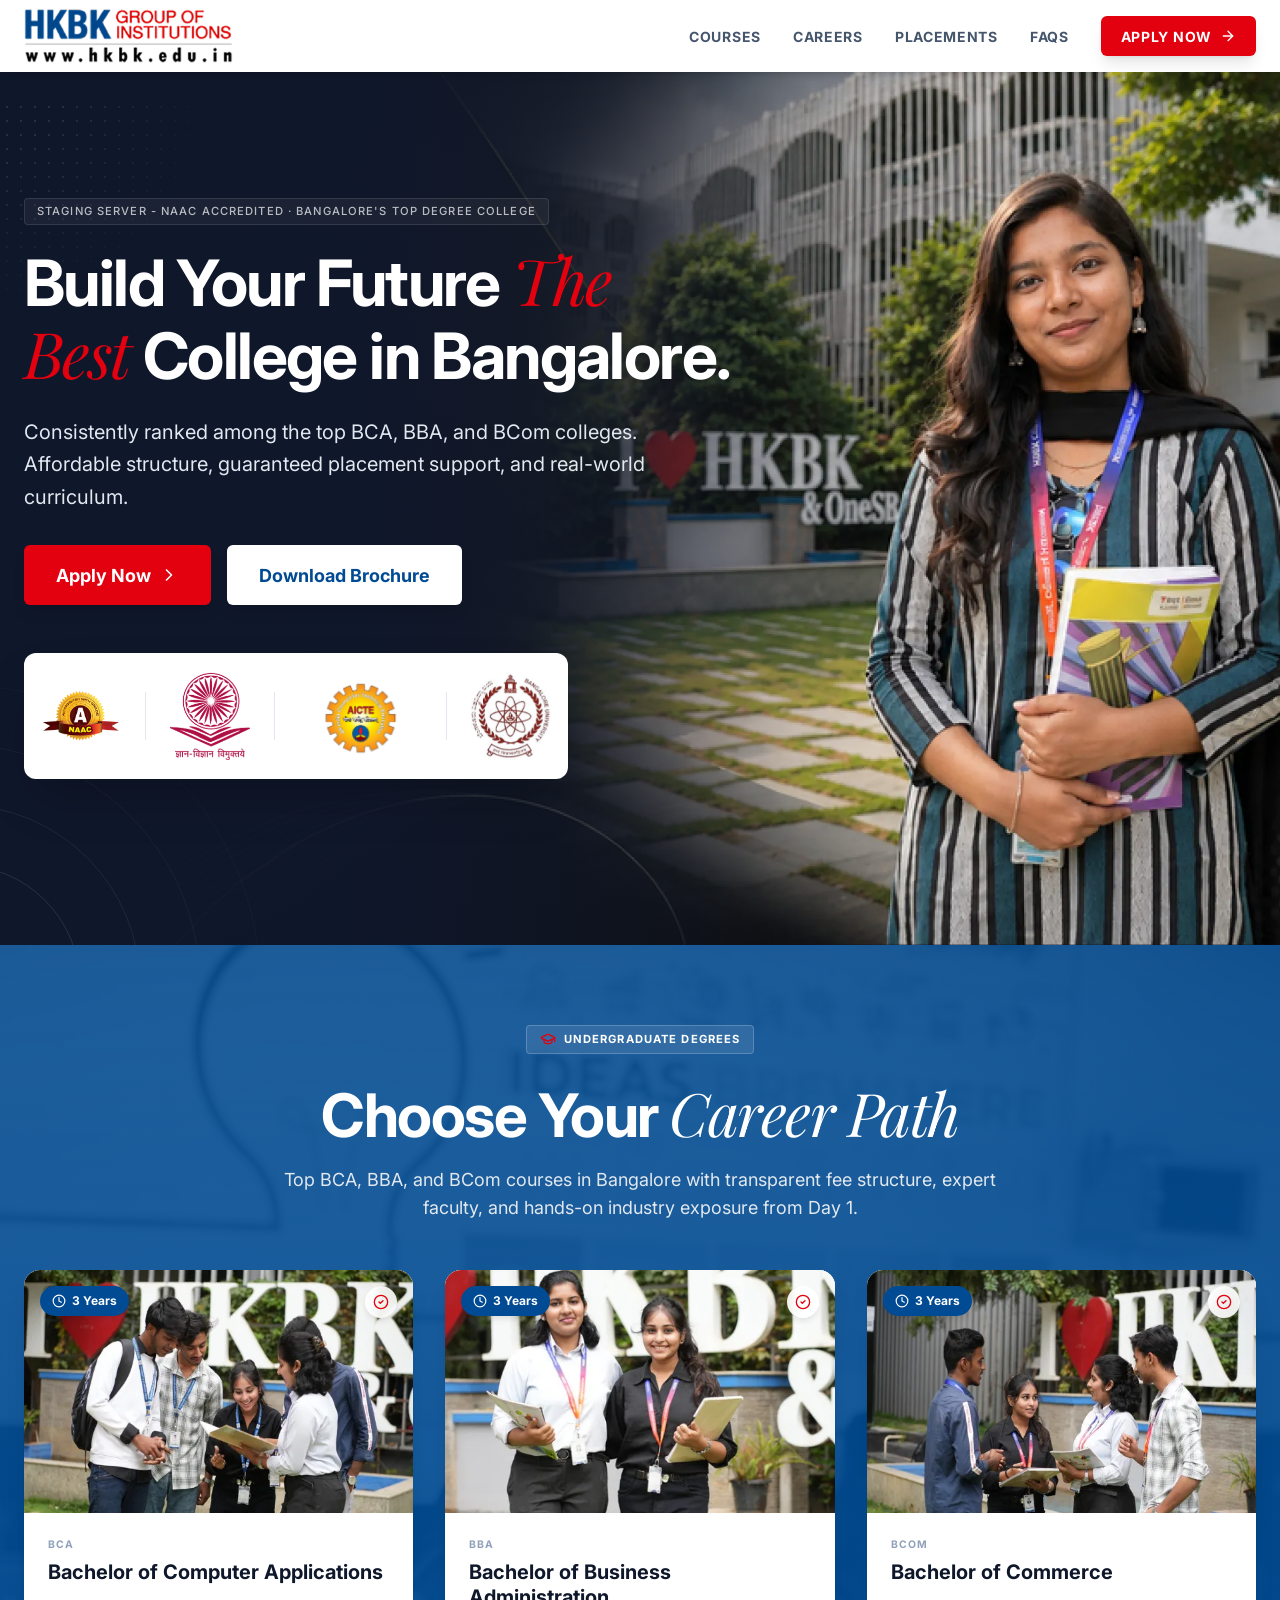
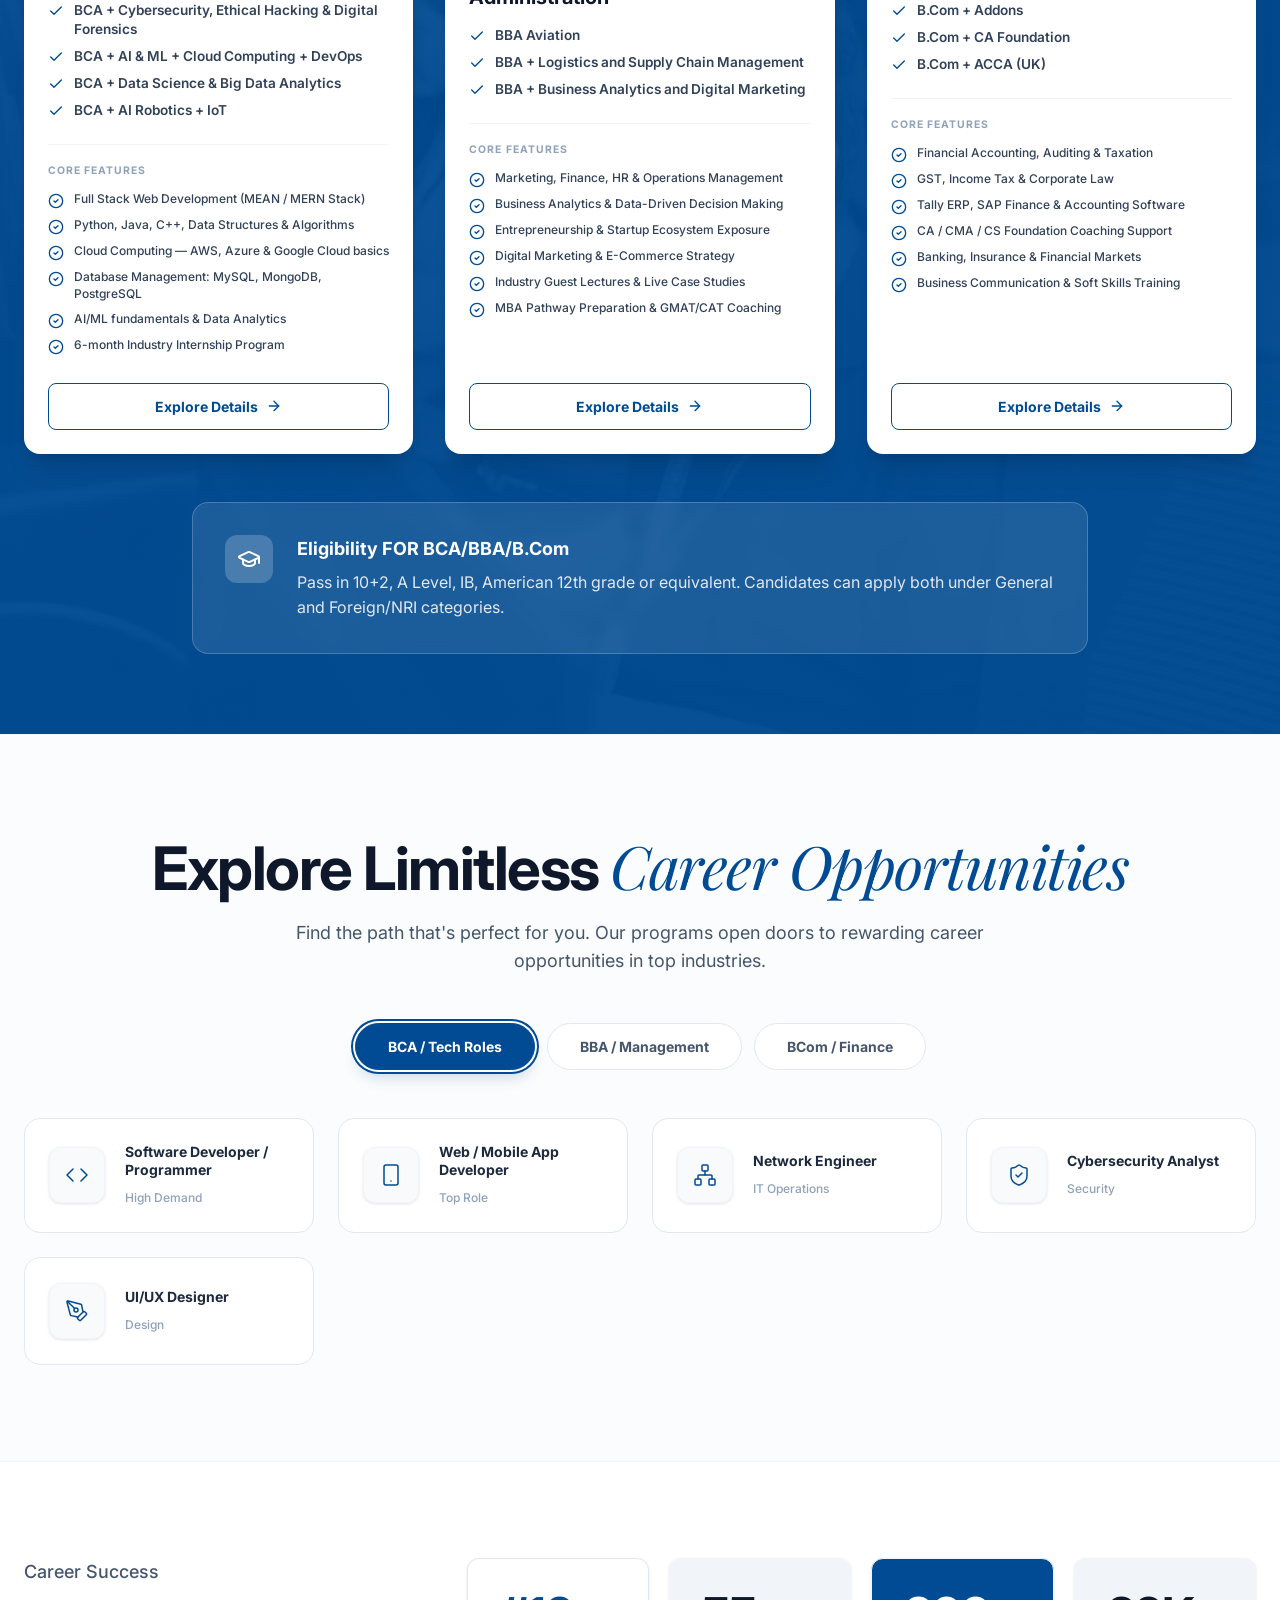
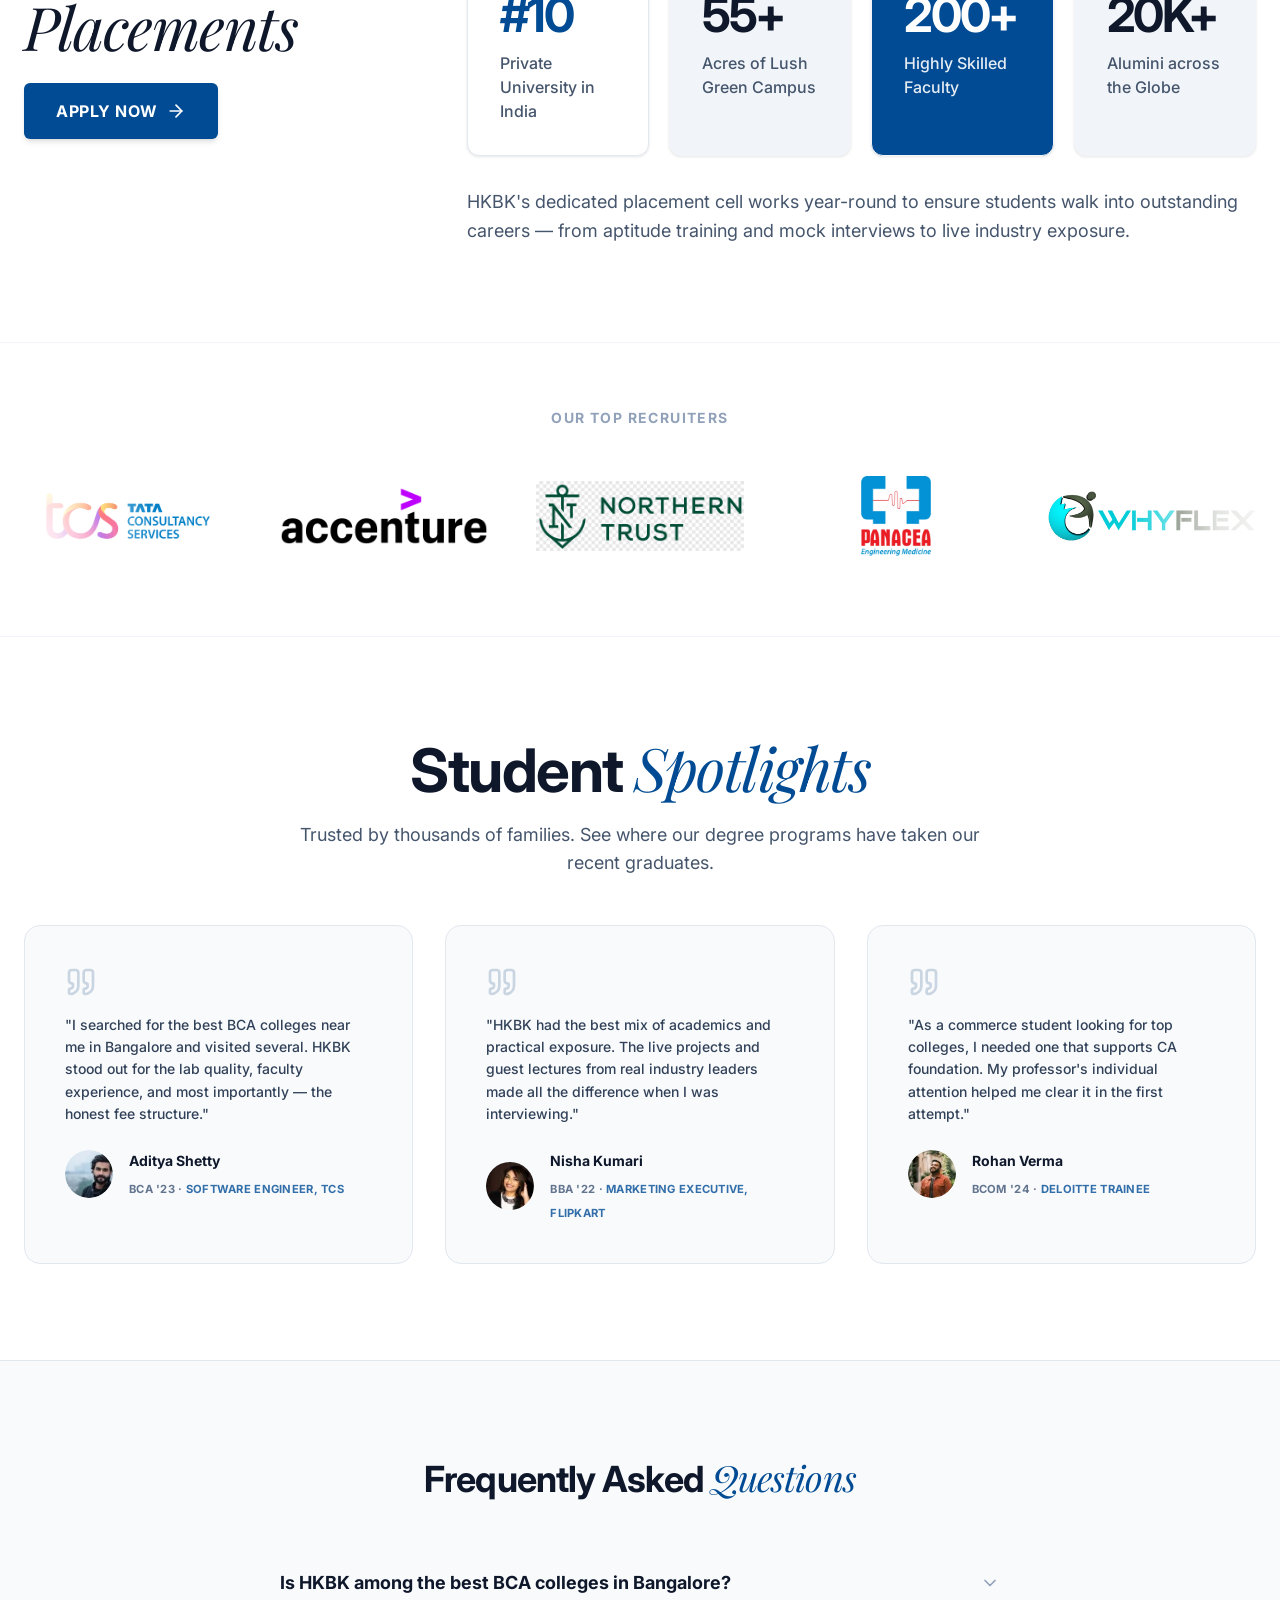
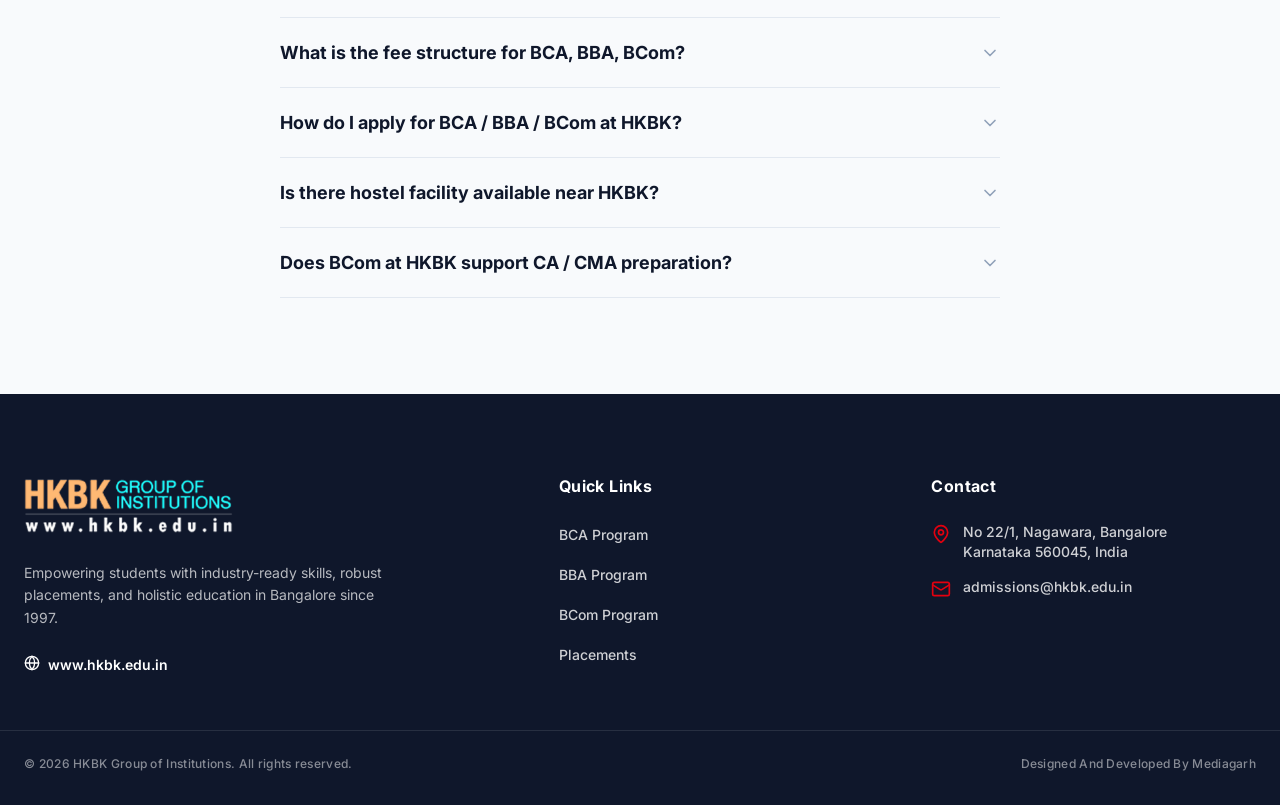
==== commit b948bf0a: "add new changes" ====
--- a/index.html
+++ b/index.html
@@ -12,7 +12,6 @@
     />
     <link rel="stylesheet" href="css/styles.css" />
   </head>
-
   <body>
     <!-- Navigation -->
     <header class="nav" id="nav">
@@ -53,15 +52,13 @@
           </svg>
         </div>
         <div class="container hero__content">
-          <span class="badge badge--glass"
-            >Staging Server manish - NAAC Accredited · Bangalore's Top Degree College</span
-          >
+          <span class="badge badge--glass">Staging Server - NAAC Accredited · Bangalore's Top Degree College</span>
           <h1 class="hero__title">
-            <span class="hero__title-line">Build Your Future At <em class="accent">The</em></span>
+            <span class="hero__title-line">Build Your Future <em class="accent">The</em></span>
             <span class="hero__title-line"><em class="accent">Best</em> College in Bangalore.</span>
           </h1>
           <p class="hero__desc">
-            Sakshi Mathur among the top BCA, BBA, and BCom colleges.<br />
+            Consistently ranked among the top BCA, BBA, and BCom colleges.<br />
             Affordable structure, guaranteed placement support, and real-world<br />
             curriculum.
           </p>
